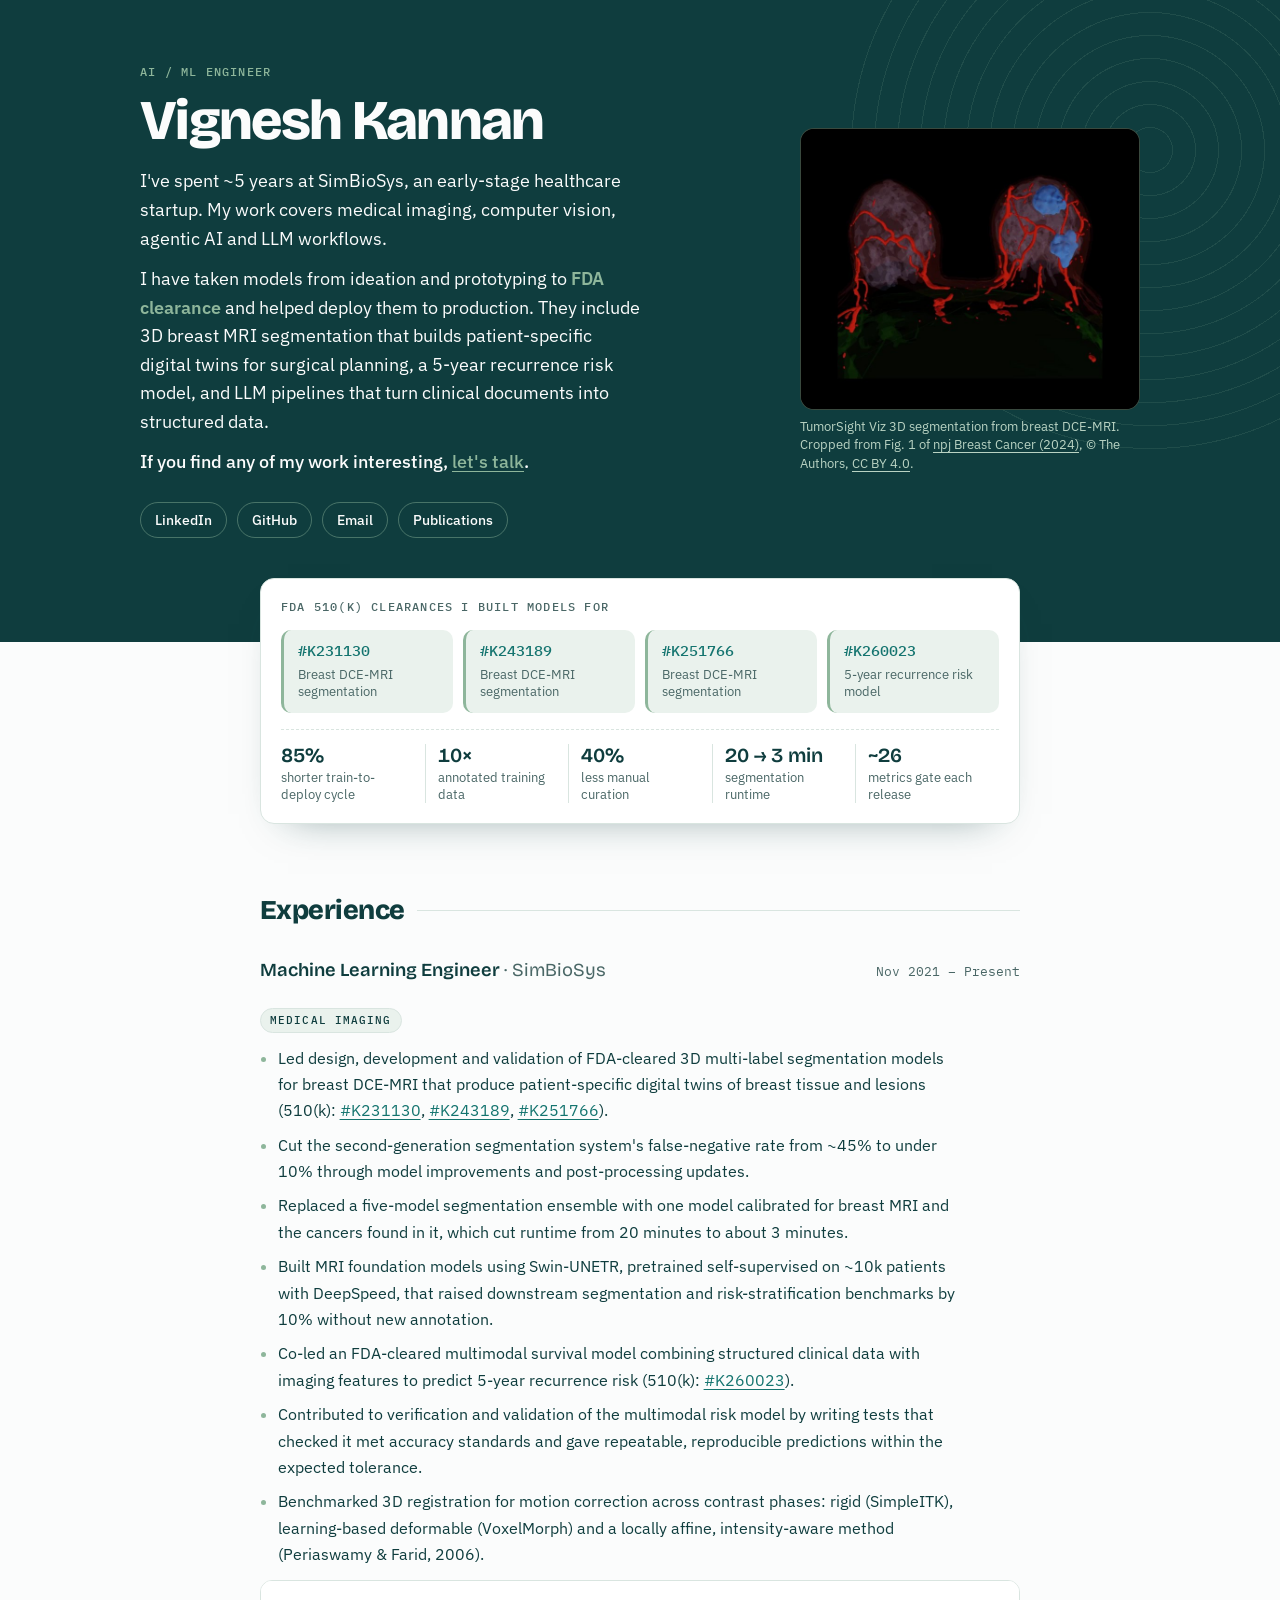
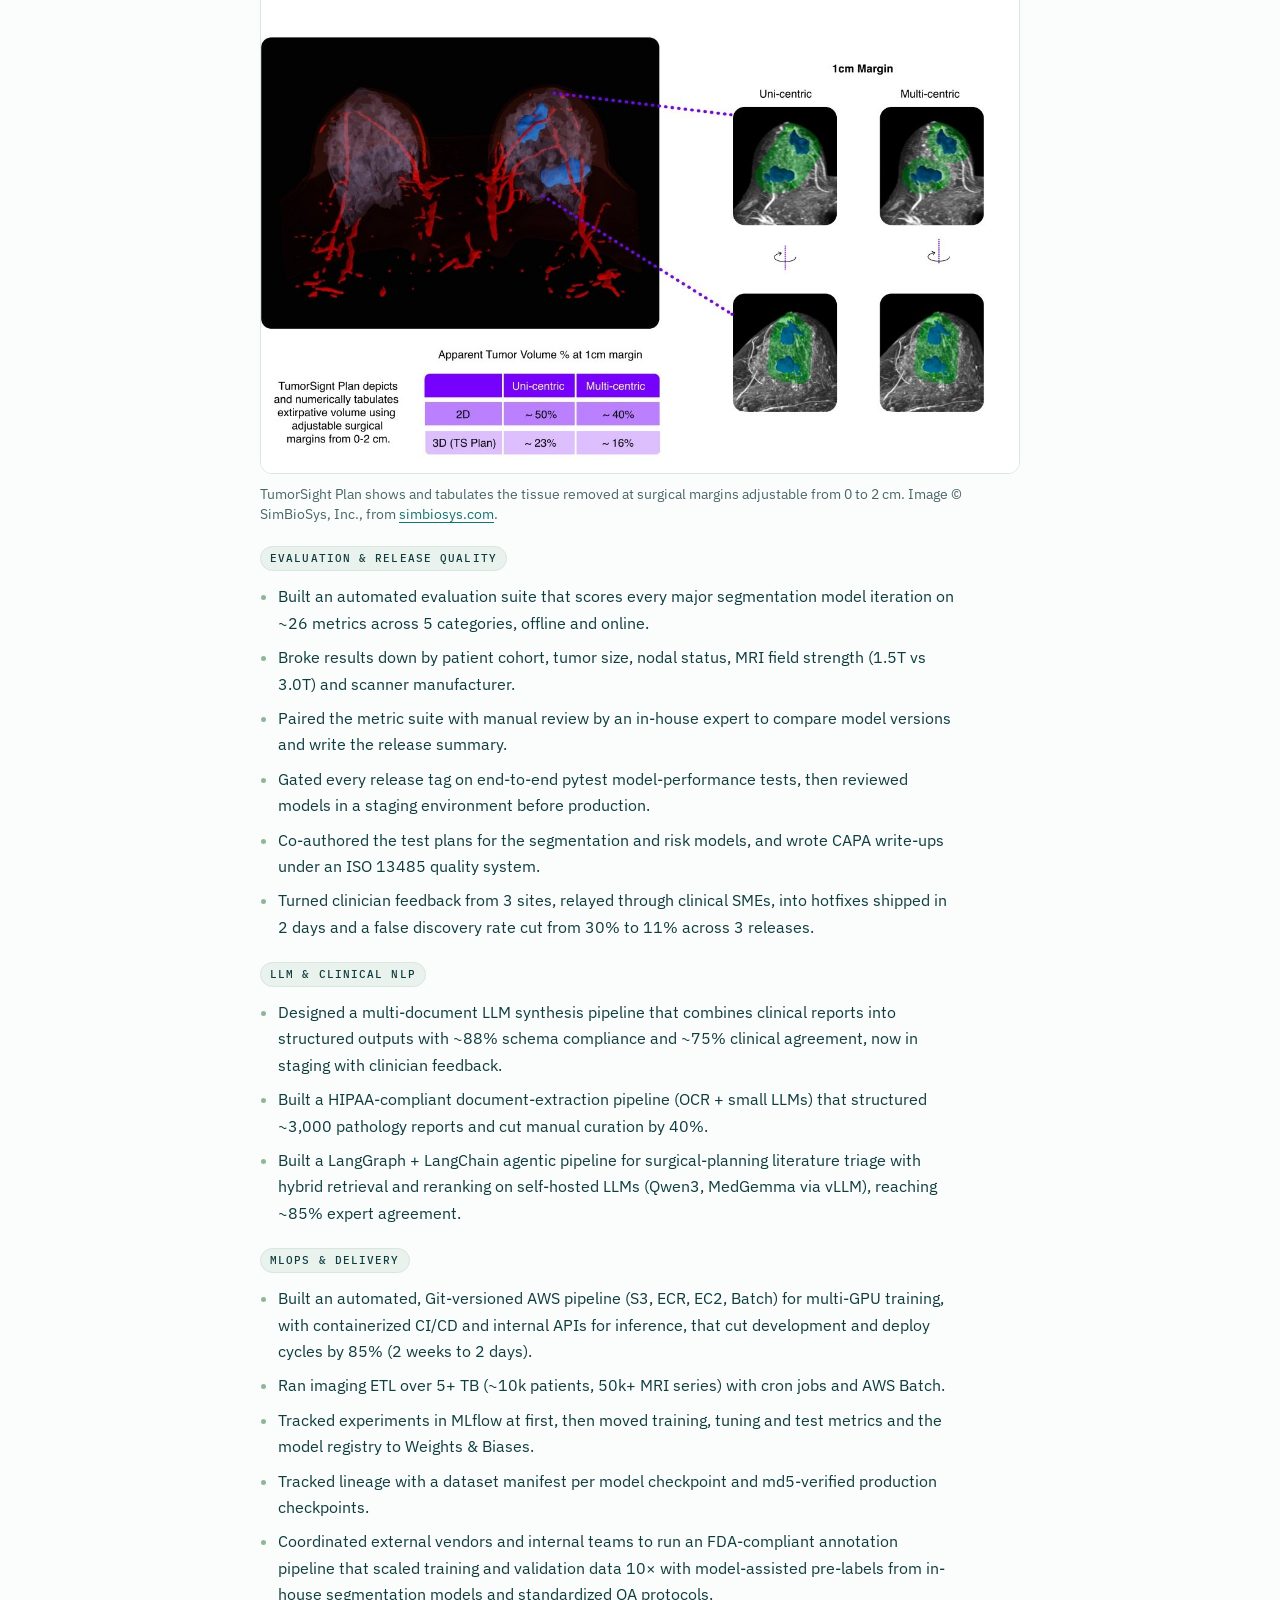
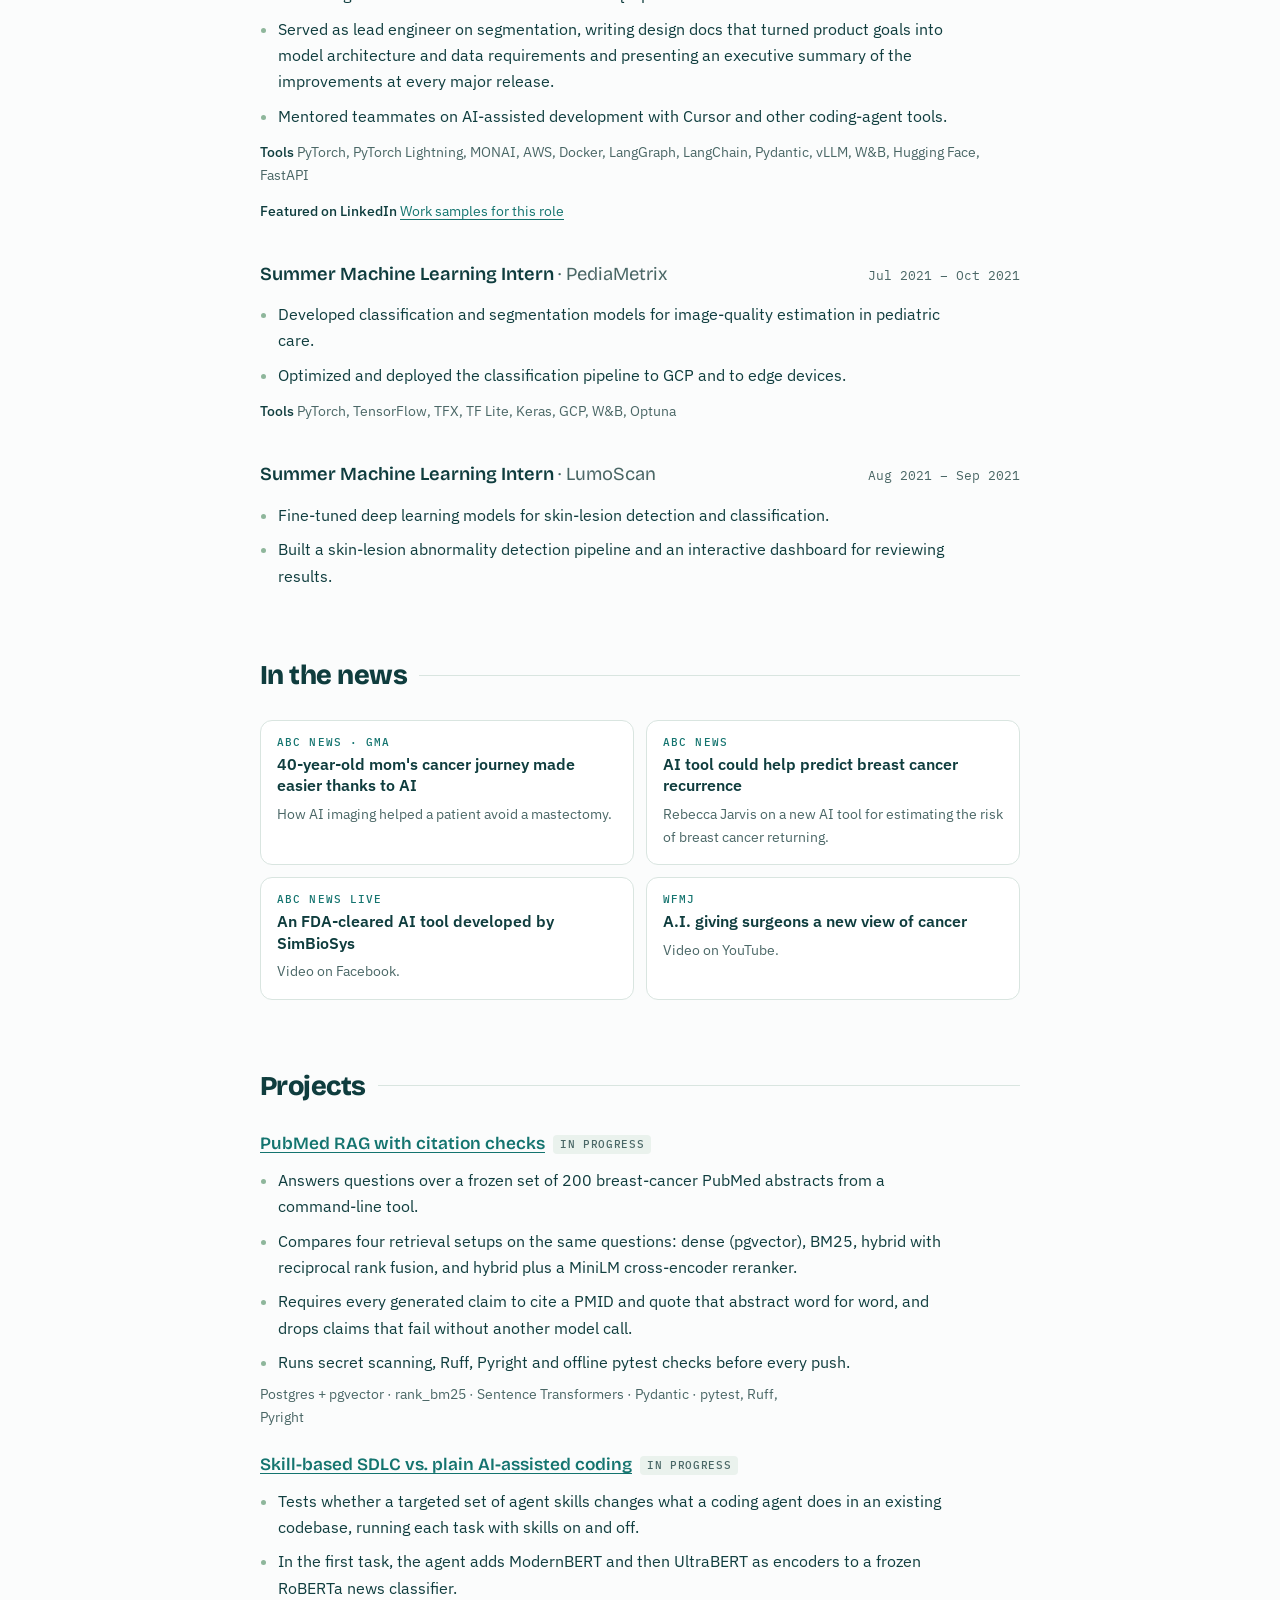
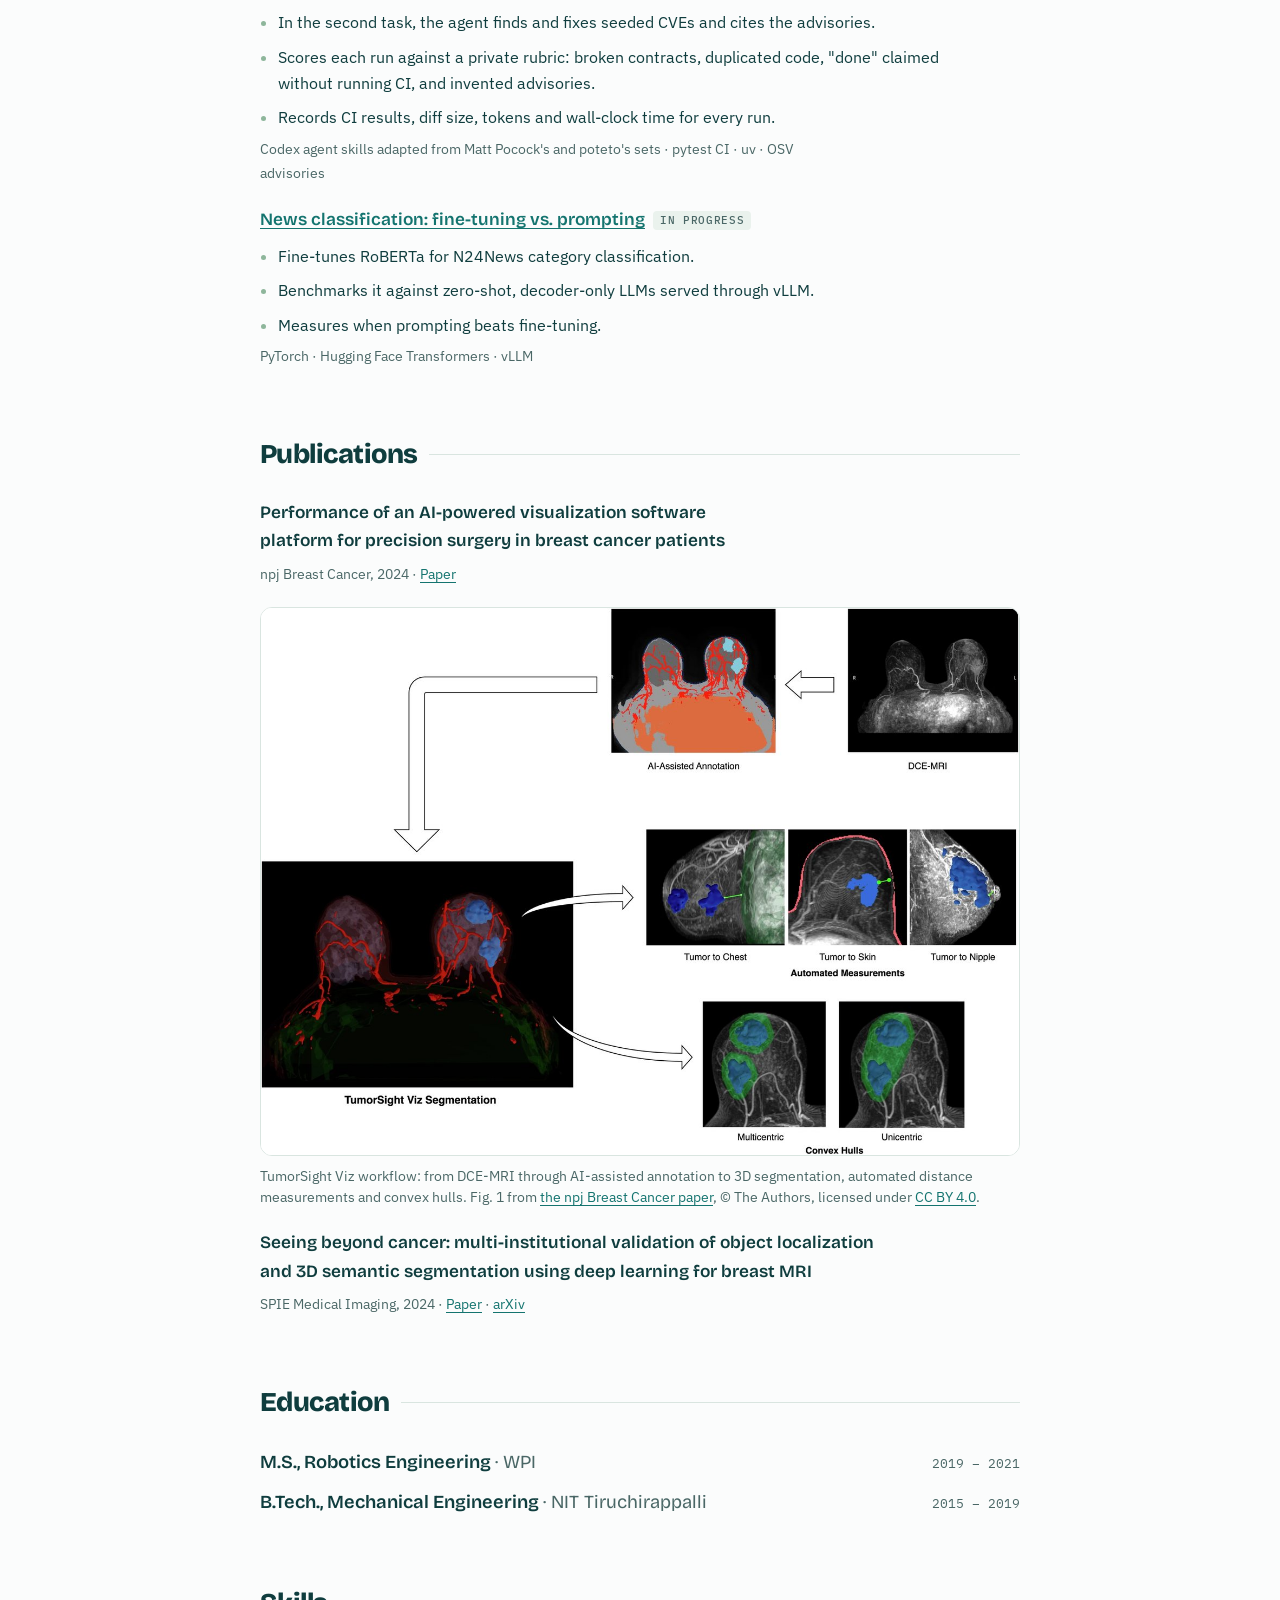
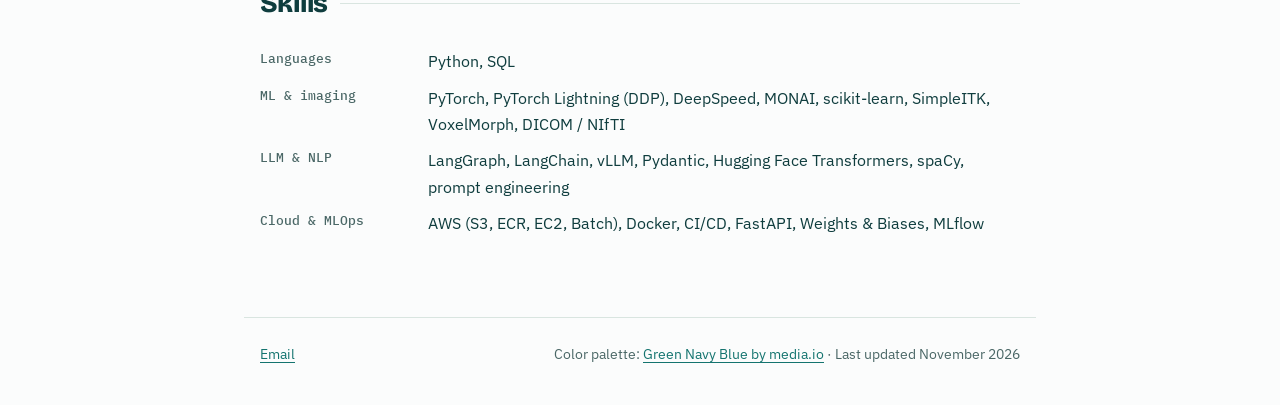
==== index.html @ a32e7e4a "Bullet the project descriptions Co-Authored-By: Claude Opus 5.5 <noreply@anthropic.com> Claude-Sessi" ====
<!doctype html>
<html lang="en">
<head>
<meta charset="utf-8">
<meta name="viewport" content="width=device-width, initial-scale=1, viewport-fit=cover">
<title>Vignesh Kannan · AI/ML Engineer</title>
<meta name="description" content="AI/ML engineer who has taken medical imaging and clinical LLM models from prototype to FDA clearance and production.">
<meta property="og:title" content="Vignesh Kannan · AI/ML Engineer">
<meta property="og:description" content="Medical imaging, computer vision, agentic AI and LLM workflows. Models behind four FDA 510(k) clearances.">
<style>html{-webkit-text-size-adjust:100%}body{margin:0}img{max-width:100%}</style>
<link rel="preconnect" href="https://fonts.googleapis.com">
<link rel="stylesheet" href="https://fonts.googleapis.com/css2?family=Bricolage+Grotesque:opsz,wght@12..96,400;12..96,600;12..96,800&family=IBM+Plex+Sans:wght@400;500;600&family=IBM+Plex+Mono:wght@400;500&display=swap">
<style>
/* Layout: deep-teal hero band with the digital-twin image, clearance tickets overlapping its lower edge,
   then a 760px reading column. Faint concentric rings in the hero echo an MRI slice. */
:root{
  --paper:#FBFCFC; --deep:#0F3D3E; --teal:#14746F; --sage:#8EB69B;
  --ink:#0F3D3E; --muted:#4A6766; --rule:#D9E5E0; --tint:#EAF2ED; --card:#FFFFFF;
  --link:#14746F; --hero-bg:#0F3D3E; --hero-ink:#FBFCFC; --hero-muted:#B9D3C3;
  --display:"Bricolage Grotesque","Helvetica Neue",Arial,sans-serif;
  --body:"IBM Plex Sans",system-ui,-apple-system,"Segoe UI",sans-serif;
  --mono:"IBM Plex Mono",ui-monospace,Menlo,monospace;
}
@media (prefers-color-scheme: dark){:root:not([data-theme="light"]){
  --paper:#0A2627; --ink:#E9F1EC; --muted:#A3BFB1; --rule:#1E4A4A; --tint:#12403F; --card:#0F3D3E;
  --link:#8EB69B; --hero-bg:#0F3D3E; --hero-ink:#FBFCFC; --hero-muted:#A3BFB1; color-scheme:dark}}
:root[data-theme="dark"]{
  --paper:#0A2627; --ink:#E9F1EC; --muted:#A3BFB1; --rule:#1E4A4A; --tint:#12403F; --card:#0F3D3E;
  --link:#8EB69B; --hero-bg:#0F3D3E; --hero-ink:#FBFCFC; --hero-muted:#A3BFB1; color-scheme:dark}

body{background:var(--paper);color:var(--ink);font:16px/1.65 var(--body)}
a{color:var(--link);text-underline-offset:3px;text-decoration-thickness:1px}
a:hover{text-decoration-thickness:2px}
a:focus-visible{outline:2px solid var(--sage);outline-offset:3px;border-radius:3px}
h1,h2,h3{font-family:var(--display);text-wrap:balance;margin:0}
.col{max-width:760px;margin:0 auto;padding-left:max(16px,env(safe-area-inset-left,0px));padding-right:max(16px,env(safe-area-inset-right,0px))}

/* hero */
.hero{background:var(--hero-bg);color:var(--hero-ink);position:relative;overflow:hidden}
.hero::before{content:"";position:absolute;right:-180px;top:-160px;width:620px;height:620px;border-radius:50%;
  background:repeating-radial-gradient(circle, transparent 0 22px, rgba(142,182,155,.13) 22px 23px);pointer-events:none}
.hero-in{max-width:1000px;margin:0 auto;padding-block:64px 104px;padding-left:max(16px,env(safe-area-inset-left,0px));padding-right:max(16px,env(safe-area-inset-right,0px));
  display:grid;grid-template-columns:minmax(0,1fr) minmax(0,340px);gap:48px;align-items:center;position:relative}
.eyebrow{font:500 12px/1.3 var(--mono);letter-spacing:.1em;text-transform:uppercase;color:var(--sage)}
.hero h1{font-size:clamp(2.1rem,5.6vw,3.5rem);white-space:nowrap;font-weight:800;line-height:.98;letter-spacing:-.03em;margin-top:14px}
.focus{list-style:none;padding:0;margin:18px 0 0;display:flex;flex-wrap:wrap;gap:8px}
.focus li{font:500 12px/1 var(--mono);letter-spacing:.06em;text-transform:uppercase;color:var(--hero-bg);background:var(--sage);padding:7px 10px;border-radius:6px;max-width:none}
.hero .lede{font-size:1.15rem;line-height:1.55;max-width:46ch;margin:18px 0 0;color:var(--hero-ink)}
.hero .lede + .lede{margin-top:12px}
.hero .cta{font-weight:500}
.hero .cta a{color:var(--sage)}
.hero .lede strong{color:var(--sage);font-weight:600}
.hero nav{display:flex;flex-wrap:wrap;gap:10px;margin-top:26px}
.hero nav a{color:var(--hero-ink);text-decoration:none;font:500 14px/1 var(--body);padding:10px 14px;border:1px solid rgba(142,182,155,.45);border-radius:999px}
.hero nav a:hover{background:rgba(142,182,155,.16)}
.twin{margin:0 auto;width:100%;max-width:340px;display:flex;flex-direction:column;gap:8px}
.frame{max-width:100%;overflow:hidden;position:relative}
.twin .frame{aspect-ratio:726/600;border-radius:14px;background:#000000;border:1px solid rgba(142,182,155,.4)}
.twin img{width:100%;height:100%;object-fit:cover;display:block}
.twin figcaption{font-size:.8rem;line-height:1.45;color:var(--hero-muted)}
.twin figcaption a{color:var(--hero-muted)}
@media (max-width:720px){.hero-in{grid-template-columns:1fr;padding-block:48px 96px}}

/* clearance tickets */
.tickets{margin-top:-64px;position:relative}
.tickets-card{background:var(--card);border:1px solid var(--rule);border-radius:14px;padding:20px;display:flex;flex-direction:column;gap:16px;box-shadow:0 18px 40px -28px rgba(15,61,62,.55)}
.label{font:500 12px/1.3 var(--mono);letter-spacing:.1em;text-transform:uppercase;color:var(--muted)}
.k-list{display:grid;grid-template-columns:repeat(4,minmax(0,1fr));gap:10px}
.k{display:flex;flex-direction:column;gap:6px;padding:12px 14px;border-radius:10px;background:var(--tint);text-decoration:none;color:var(--ink);border-left:3px solid var(--sage)}
.k b{font:500 15px/1.2 var(--mono);color:var(--link)}
.k small{font-size:.8rem;color:var(--muted);line-height:1.35}
.k:hover b{text-decoration:underline}
.readout{display:grid;grid-template-columns:repeat(5,minmax(0,1fr));border-top:1px dashed var(--rule);padding-top:14px}
.readout div{padding:0 12px;border-left:1px solid var(--rule);display:flex;flex-direction:column;gap:2px}
.readout div:first-child{border-left:0;padding-left:0}
.readout b{font:600 1.25rem/1.15 var(--display);color:var(--ink);font-variant-numeric:tabular-nums}
.readout span{font-size:.8rem;color:var(--muted);line-height:1.35}
@media (max-width:640px){.k-list{grid-template-columns:repeat(2,minmax(0,1fr))}
  .readout{grid-template-columns:repeat(2,minmax(0,1fr));row-gap:14px}.readout div{border-left:0;padding-left:0}}

/* sections */
main{display:flex;flex-direction:column;gap:64px;padding-block:64px 80px}
section{display:flex;flex-direction:column;gap:22px}
section>h2{font-size:1.7rem;font-weight:800;letter-spacing:-.02em;display:flex;align-items:center;gap:12px}
section>h2::after{content:"";flex:1;height:1px;background:var(--rule)}
.role{display:flex;flex-direction:column;gap:12px}
.role-head{display:flex;flex-wrap:wrap;justify-content:space-between;align-items:baseline;gap:4px 16px}
.role-head h3{font-size:1.15rem;font-weight:600}
.role-head h3 span{color:var(--muted);font-weight:400}
.when{font:400 13px/1.4 var(--mono);color:var(--muted);font-variant-numeric:tabular-nums}
.group{align-self:flex-start;font:500 11px/1 var(--mono);letter-spacing:.1em;text-transform:uppercase;color:var(--ink);background:var(--tint);border:1px solid var(--rule);padding:6px 9px;border-radius:999px;margin-top:10px}
ul{margin:0;padding-left:1.1em;display:flex;flex-direction:column;gap:8px}
li{max-width:68ch}
li::marker{color:var(--sage)}
.tools{font-size:.88rem;color:var(--muted);margin:0}
.tools b{font-weight:500;color:var(--ink)}
.roles{display:flex;flex-direction:column;gap:36px}

.item{display:flex;flex-direction:column;gap:6px}
.item h3{font-size:1.08rem;font-weight:600;display:flex;flex-wrap:wrap;align-items:center;gap:8px}
.tag{font:500 11px/1 var(--mono);letter-spacing:.06em;text-transform:uppercase;padding:4px 7px;border-radius:4px;background:var(--tint);color:var(--muted)}
.item p{margin:0;max-width:68ch}
.item ul{margin-top:2px}
.meta{font-size:.9rem;color:var(--muted)}

.fig{margin:0;display:flex;flex-direction:column;gap:10px}
.fig .frame{aspect-ratio:1400/1010;border-radius:12px;border:1px solid var(--rule);background:var(--tint)}
.fig img{width:100%;height:100%;object-fit:contain;display:block;background:#FFFFFF}
.fig .frame.plan{aspect-ratio:1240/805}
.fig figcaption{font-size:.85rem;color:var(--muted);line-height:1.5}

.news{display:grid;grid-template-columns:repeat(2,minmax(0,1fr));gap:12px}
.news a{display:flex;flex-direction:column;gap:6px;padding:16px;border-radius:12px;border:1px solid var(--rule);background:var(--card);text-decoration:none;color:var(--ink)}
.news a:hover{border-color:var(--sage)}
.news .src{font:500 11px/1 var(--mono);letter-spacing:.1em;text-transform:uppercase;color:var(--link)}
.news b{font-weight:600;line-height:1.35}
.news small{color:var(--muted);font-size:.85rem}
@media (max-width:560px){.news{grid-template-columns:1fr}}

.edu{display:flex;flex-direction:column;gap:10px}
.skills{display:grid;grid-template-columns:150px minmax(0,1fr);gap:10px 18px;margin:0}
.skills dt{font:500 13px/1.65 var(--mono);color:var(--muted)}
.skills dd{margin:0}
@media (max-width:520px){.skills{grid-template-columns:1fr;gap:2px}.skills dd{margin-bottom:10px}}

footer{border-top:1px solid var(--rule);padding-block:24px 40px;font-size:.9rem;color:var(--muted);display:flex;flex-wrap:wrap;justify-content:space-between;gap:8px}
@media (prefers-reduced-motion:no-preference){.k,.news a,.hero nav a{transition:background .2s,border-color .2s}}
</style>
</head>
<body>

<header class="hero">
  <div class="hero-in">
    <div>
      <div class="eyebrow">AI / ML Engineer</div>
      <h1>Vignesh Kannan</h1>
      <p class="lede">I've spent ~5 years at SimBioSys, an early-stage healthcare startup. My work covers medical imaging, computer vision, agentic AI and LLM workflows.</p>
      <p class="lede">I have taken models from ideation and prototyping to <strong>FDA clearance</strong> and helped deploy them to production. They include 3D breast MRI segmentation that builds patient-specific digital twins for surgical planning, a 5-year recurrence risk model, and LLM pipelines that turn clinical documents into structured data.</p>
      <p class="lede cta">If you find any of my work interesting, <a href="mailto:gvkannan.work@gmail.com">let's talk</a>.</p>
      <nav>
        <a href="https://www.linkedin.com/in/vignesh-kannang/">LinkedIn</a>
        <a href="https://github.com/gvkannan-explore">GitHub</a>
        <a href="mailto:gvkannan.work@gmail.com">Email</a>
        <a href="#publications">Publications</a>
      </nav>
    </div>
    <figure class="twin">
      <div class="frame">
        <img src="assets/img/tumorsight-viz-3d.jpg" alt="3D rendering of both breasts from a DCE-MRI scan, with two tumors in blue, blood vessels in red and breast tissue in lavender">
      </div>
      <figcaption>TumorSight Viz 3D segmentation from breast DCE-MRI. Cropped from Fig. 1 of <a href="https://doi.org/10.1038/s41523-024-00696-6">npj Breast Cancer (2024)</a>, © The Authors, <a href="https://creativecommons.org/licenses/by/4.0/">CC BY 4.0</a>.</figcaption>
    </figure>
  </div>
</header>

<div class="col tickets">
  <div class="tickets-card">
    <div class="label">FDA 510(k) clearances I built models for</div>
    <div class="k-list">
      <a class="k" href="https://www.accessdata.fda.gov/scripts/cdrh/cfdocs/cfpmn/pmn.cfm?ID=K231130"><b>#K231130</b><small>Breast DCE-MRI segmentation</small></a>
      <a class="k" href="https://www.accessdata.fda.gov/scripts/cdrh/cfdocs/cfpmn/pmn.cfm?ID=K243189"><b>#K243189</b><small>Breast DCE-MRI segmentation</small></a>
      <a class="k" href="https://www.accessdata.fda.gov/scripts/cdrh/cfdocs/cfpmn/pmn.cfm?ID=K251766"><b>#K251766</b><small>Breast DCE-MRI segmentation</small></a>
      <a class="k" href="https://www.accessdata.fda.gov/scripts/cdrh/cfdocs/cfpmn/pmn.cfm?ID=K260023"><b>#K260023</b><small>5-year recurrence risk model</small></a>
    </div>
    <div class="readout">
      <div><b>85%</b><span>shorter train-to-deploy cycle</span></div>
      <div><b>10×</b><span>annotated training data</span></div>
      <div><b>40%</b><span>less manual curation</span></div>
      <div><b>20 → 3 min</b><span>segmentation runtime</span></div>
      <div><b>~26</b><span>metrics gate each release</span></div>
    </div>
  </div>
</div>

<main class="col">

<section id="experience">
  <h2>Experience</h2>
  <div class="roles">
    <div class="role">
      <div class="role-head"><h3>Machine Learning Engineer <span>· SimBioSys</span></h3><span class="when">Nov 2021 – Present</span></div>

      <div class="group">Medical imaging</div>
      <ul>
        <li>Led design, development and validation of FDA-cleared 3D multi-label segmentation models for breast DCE-MRI that produce patient-specific digital twins of breast tissue and lesions (510(k): <a href="https://www.accessdata.fda.gov/scripts/cdrh/cfdocs/cfpmn/pmn.cfm?ID=K231130">#K231130</a>, <a href="https://www.accessdata.fda.gov/scripts/cdrh/cfdocs/cfpmn/pmn.cfm?ID=K243189">#K243189</a>, <a href="https://www.accessdata.fda.gov/scripts/cdrh/cfdocs/cfpmn/pmn.cfm?ID=K251766">#K251766</a>).</li>
        <li>Cut the second-generation segmentation system's false-negative rate from ~45% to under 10% through model improvements and post-processing updates.</li>
        <li>Replaced a five-model segmentation ensemble with one model calibrated for breast MRI and the cancers found in it, which cut runtime from 20 minutes to about 3 minutes.</li>
        <li>Built MRI foundation models using Swin-UNETR, pretrained self-supervised on ~10k patients with DeepSpeed, that raised downstream segmentation and risk-stratification benchmarks by 10% without new annotation.</li>
        <li>Co-led an FDA-cleared multimodal survival model combining structured clinical data with imaging features to predict 5-year recurrence risk (510(k): <a href="https://www.accessdata.fda.gov/scripts/cdrh/cfdocs/cfpmn/pmn.cfm?ID=K260023">#K260023</a>).</li>
        <li>Contributed to verification and validation of the multimodal risk model by writing tests that checked it met accuracy standards and gave repeatable, reproducible predictions within the expected tolerance.</li>
        <li>Benchmarked 3D registration for motion correction across contrast phases: rigid (SimpleITK), learning-based deformable (VoxelMorph) and a locally affine, intensity-aware method (Periaswamy &amp; Farid, 2006).</li>
      </ul>
      <figure class="fig">
        <div class="frame plan"><img src="assets/img/tumorsight-plan-margins.jpg" alt="TumorSight Plan: 3D breast rendering with two tumors, MRI views of 1 cm surgical margins for unicentric and multicentric cases, and a table of apparent tumor volume at a 1 cm margin in 2D versus 3D"></div>
        <figcaption>TumorSight Plan shows and tabulates the tissue removed at surgical margins adjustable from 0 to 2 cm. Image © SimBioSys, Inc., from <a href="https://simbiosys.com">simbiosys.com</a>.</figcaption>
      </figure>

      <div class="group">Evaluation &amp; release quality</div>
      <ul>
        <li>Built an automated evaluation suite that scores every major segmentation model iteration on ~26 metrics across 5 categories, offline and online.</li>
        <li>Broke results down by patient cohort, tumor size, nodal status, MRI field strength (1.5T vs 3.0T) and scanner manufacturer.</li>
        <li>Paired the metric suite with manual review by an in-house expert to compare model versions and write the release summary.</li>
        <li>Gated every release tag on end-to-end pytest model-performance tests, then reviewed models in a staging environment before production.</li>
        <li>Co-authored the test plans for the segmentation and risk models, and wrote CAPA write-ups under an ISO 13485 quality system.</li>
        <li>Turned clinician feedback from 3 sites, relayed through clinical SMEs, into hotfixes shipped in 2 days and a false discovery rate cut from 30% to 11% across 3 releases.</li>
      </ul>

      <div class="group">LLM &amp; clinical NLP</div>
      <ul>
        <li>Designed a multi-document LLM synthesis pipeline that combines clinical reports into structured outputs with ~88% schema compliance and ~75% clinical agreement, now in staging with clinician feedback.</li>
        <li>Built a HIPAA-compliant document-extraction pipeline (OCR + small LLMs) that structured ~3,000 pathology reports and cut manual curation by 40%.</li>
        <li>Built a LangGraph + LangChain agentic pipeline for surgical-planning literature triage with hybrid retrieval and reranking on self-hosted LLMs (Qwen3, MedGemma via vLLM), reaching ~85% expert agreement.</li>
      </ul>

      <div class="group">MLOps &amp; delivery</div>
      <ul>
        <li>Built an automated, Git-versioned AWS pipeline (S3, ECR, EC2, Batch) for multi-GPU training, with containerized CI/CD and internal APIs for inference, that cut development and deploy cycles by 85% (2 weeks to 2 days).</li>
        <li>Ran imaging ETL over 5+ TB (~10k patients, 50k+ MRI series) with cron jobs and AWS Batch.</li>
        <li>Tracked experiments in MLflow at first, then moved training, tuning and test metrics and the model registry to Weights &amp; Biases.</li>
        <li>Tracked lineage with a dataset manifest per model checkpoint and md5-verified production checkpoints.</li>
        <li>Coordinated external vendors and internal teams to run an FDA-compliant annotation pipeline that scaled training and validation data 10× with model-assisted pre-labels from in-house segmentation models and standardized QA protocols.</li>
        <li>Served as lead engineer on segmentation, writing design docs that turned product goals into model architecture and data requirements and presenting an executive summary of the improvements at every major release.</li>
        <li>Mentored teammates on AI-assisted development with Cursor and other coding-agent tools.</li>
      </ul>
      <p class="tools"><b>Tools</b> PyTorch, PyTorch Lightning, MONAI, AWS, Docker, LangGraph, LangChain, Pydantic, vLLM, W&amp;B, Hugging Face, FastAPI</p>
      <p class="tools"><b>Featured on LinkedIn</b> <a href="https://www.linkedin.com/in/vignesh-kannang/overlay/Position/1883747230/treasury/?profileId=ACoAAB0HULoBV7qjsorENz1v4ssLEOjbSt0RyPM">Work samples for this role</a></p>
    </div>

    <div class="role">
      <div class="role-head"><h3>Summer Machine Learning Intern <span>· PediaMetrix</span></h3><span class="when">Jul 2021 – Oct 2021</span></div>
      <ul>
        <li>Developed classification and segmentation models for image-quality estimation in pediatric care.</li>
        <li>Optimized and deployed the classification pipeline to GCP and to edge devices.</li>
      </ul>
      <p class="tools"><b>Tools</b> PyTorch, TensorFlow, TFX, TF Lite, Keras, GCP, W&amp;B, Optuna</p>
    </div>

    <div class="role">
      <div class="role-head"><h3>Summer Machine Learning Intern <span>· LumoScan</span></h3><span class="when">Aug 2021 – Sep 2021</span></div>
      <ul>
        <li>Fine-tuned deep learning models for skin-lesion detection and classification.</li>
        <li>Built a skin-lesion abnormality detection pipeline and an interactive dashboard for reviewing results.</li>
      </ul>
    </div>
  </div>
</section>

<section id="news">
  <h2>In the news</h2>
  <div class="news">
    <a href="https://abcnews.com/GMA/Wellness/40-year-moms-cancer-journey-made-easier-ai/story?id=126682821"><span class="src">ABC News · GMA</span><b>40-year-old mom's cancer journey made easier thanks to AI</b><small>How AI imaging helped a patient avoid a mastectomy.</small></a>
    <a href="https://abcnews.com/video/137283451/"><span class="src">ABC News</span><b>AI tool could help predict breast cancer recurrence</b><small>Rebecca Jarvis on a new AI tool for estimating the risk of breast cancer returning.</small></a>
    <a href="https://www.facebook.com/ABCNewsLive/videos/an-fda-cleared-artificial-intelligence-tool-developed-by-simbiosys-helped-40-yea/819977064324505/"><span class="src">ABC News Live</span><b>An FDA-cleared AI tool developed by SimBioSys</b><small>Video on Facebook.</small></a>
    <a href="https://www.youtube.com/watch?v=ZENsz0pHIkQ"><span class="src">WFMJ</span><b>A.I. giving surgeons a new view of cancer</b><small>Video on YouTube.</small></a>
  </div>
</section>

<section id="projects">
  <h2>Projects</h2>
  <div class="item">
    <h3><a href="https://github.com/gvkannan-explore/rag-project">PubMed RAG with citation checks</a><span class="tag">In progress</span></h3>
    <ul>
      <li>Answers questions over a frozen set of 200 breast-cancer PubMed abstracts from a command-line tool.</li>
      <li>Compares four retrieval setups on the same questions: dense (pgvector), BM25, hybrid with reciprocal rank fusion, and hybrid plus a MiniLM cross-encoder reranker.</li>
      <li>Requires every generated claim to cite a PMID and quote that abstract word for word, and drops claims that fail without another model call.</li>
      <li>Runs secret scanning, Ruff, Pyright and offline pytest checks before every push.</li>
    </ul>
    <p class="meta">Postgres + pgvector · rank_bm25 · Sentence Transformers · Pydantic · pytest, Ruff, Pyright</p>
  </div>
  <div class="item">
    <h3><a href="https://github.com/gvkannan-explore/MultiLabel_N24/blob/t3/execute-a0-brownfield/plans/Skill-Based%20SDLC%20Brownfield%20Pilot.md">Skill-based SDLC vs. plain AI-assisted coding</a><span class="tag">In progress</span></h3>
    <ul>
      <li>Tests whether a targeted set of agent skills changes what a coding agent does in an existing codebase, running each task with skills on and off.</li>
      <li>In the first task, the agent adds ModernBERT and then UltraBERT as encoders to a frozen RoBERTa news classifier.</li>
      <li>In the second task, the agent finds and fixes seeded CVEs and cites the advisories.</li>
      <li>Scores each run against a private rubric: broken contracts, duplicated code, "done" claimed without running CI, and invented advisories.</li>
      <li>Records CI results, diff size, tokens and wall-clock time for every run.</li>
    </ul>
    <p class="meta">Codex agent skills adapted from Matt Pocock's and poteto's sets · pytest CI · uv · OSV advisories</p>
  </div>
  <div class="item">
    <h3><a href="https://github.com/gvkannan-explore/MultiLabel_N24">News classification: fine-tuning vs. prompting</a><span class="tag">In progress</span></h3>
    <ul>
      <li>Fine-tunes RoBERTa for N24News category classification.</li>
      <li>Benchmarks it against zero-shot, decoder-only LLMs served through vLLM.</li>
      <li>Measures when prompting beats fine-tuning.</li>
    </ul>
    <p class="meta">PyTorch · Hugging Face Transformers · vLLM</p>
  </div>
</section>

<section id="publications">
  <h2>Publications</h2>
  <div class="item">
    <h3>Performance of an AI-powered visualization software platform for precision surgery in breast cancer patients</h3>
    <p class="meta">npj Breast Cancer, 2024 · <a href="https://doi.org/10.1038/s41523-024-00696-6">Paper</a></p>
  </div>
  <figure class="fig">
    <div class="frame">
      <img src="assets/img/npj-breast-cancer-2024-fig1.jpg" alt="TumorSight Viz workflow: DCE-MRI, AI-assisted annotation, 3D segmentation, automated tumor-to-chest, skin and nipple measurements, and convex hulls for multicentric and unicentric disease">
    </div>
    <figcaption>TumorSight Viz workflow: from DCE-MRI through AI-assisted annotation to 3D segmentation, automated distance measurements and convex hulls. Fig. 1 from <a href="https://www.nature.com/articles/s41523-024-00696-6/figures/1">the npj Breast Cancer paper</a>, © The Authors, licensed under <a href="https://creativecommons.org/licenses/by/4.0/">CC BY 4.0</a>.</figcaption>
  </figure>
  <div class="item">
    <h3>Seeing beyond cancer: multi-institutional validation of object localization and 3D semantic segmentation using deep learning for breast MRI</h3>
    <p class="meta">SPIE Medical Imaging, 2024 · <a href="https://journals.spiedigitallibrary.org/conference-proceedings-of-spie/12927/129270H/Seeing-beyond-cancer--multi-institutional-validation-of-object-localization/10.1117/12.3009341.short">Paper</a> · <a href="https://arxiv.org/abs/2311.16213">arXiv</a></p>
  </div>
</section>

<section id="education">
  <h2>Education</h2>
  <div class="edu">
    <div class="role-head"><h3>M.S., Robotics Engineering <span>· WPI</span></h3><span class="when">2019 – 2021</span></div>
    <div class="role-head"><h3>B.Tech., Mechanical Engineering <span>· NIT Tiruchirappalli</span></h3><span class="when">2015 – 2019</span></div>
  </div>
</section>

<section id="skills">
  <h2>Skills</h2>
  <dl class="skills">
    <dt>Languages</dt><dd>Python, SQL</dd>
    <dt>ML &amp; imaging</dt><dd>PyTorch, PyTorch Lightning (DDP), DeepSpeed, MONAI, scikit-learn, SimpleITK, VoxelMorph, DICOM / NIfTI</dd>
    <dt>LLM &amp; NLP</dt><dd>LangGraph, LangChain, vLLM, Pydantic, Hugging Face Transformers, spaCy, prompt engineering</dd>
    <dt>Cloud &amp; MLOps</dt><dd>AWS (S3, ECR, EC2, Batch), Docker, CI/CD, FastAPI, Weights &amp; Biases, MLflow</dd>
  </dl>
</section>

</main>

<footer class="col">
  <a href="mailto:gvkannan.work@gmail.com">Email</a>
  <span>Color palette: <a href="https://www.media.io/color-palette/green-navy-blue-color-palette.html">Green Navy Blue by media.io</a> · Last updated November 2026</span>
</footer>

</body>
</html>
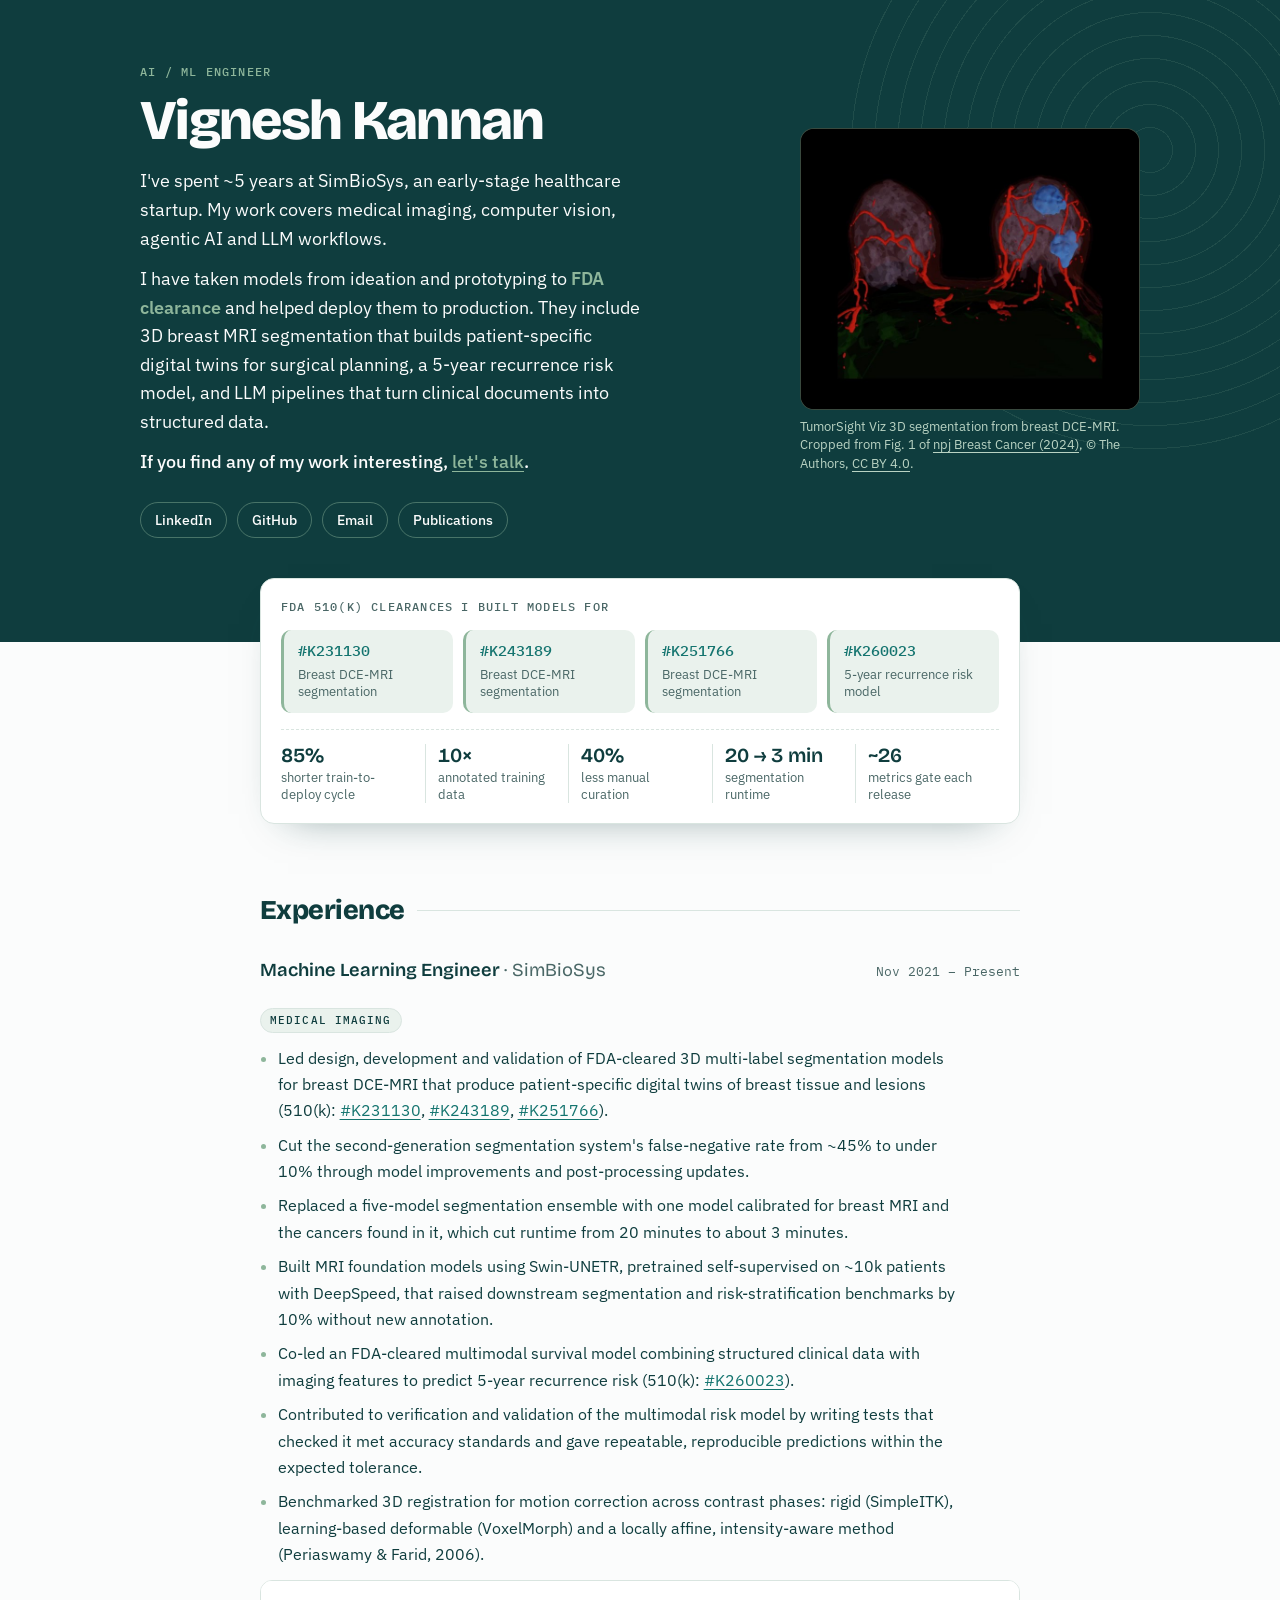
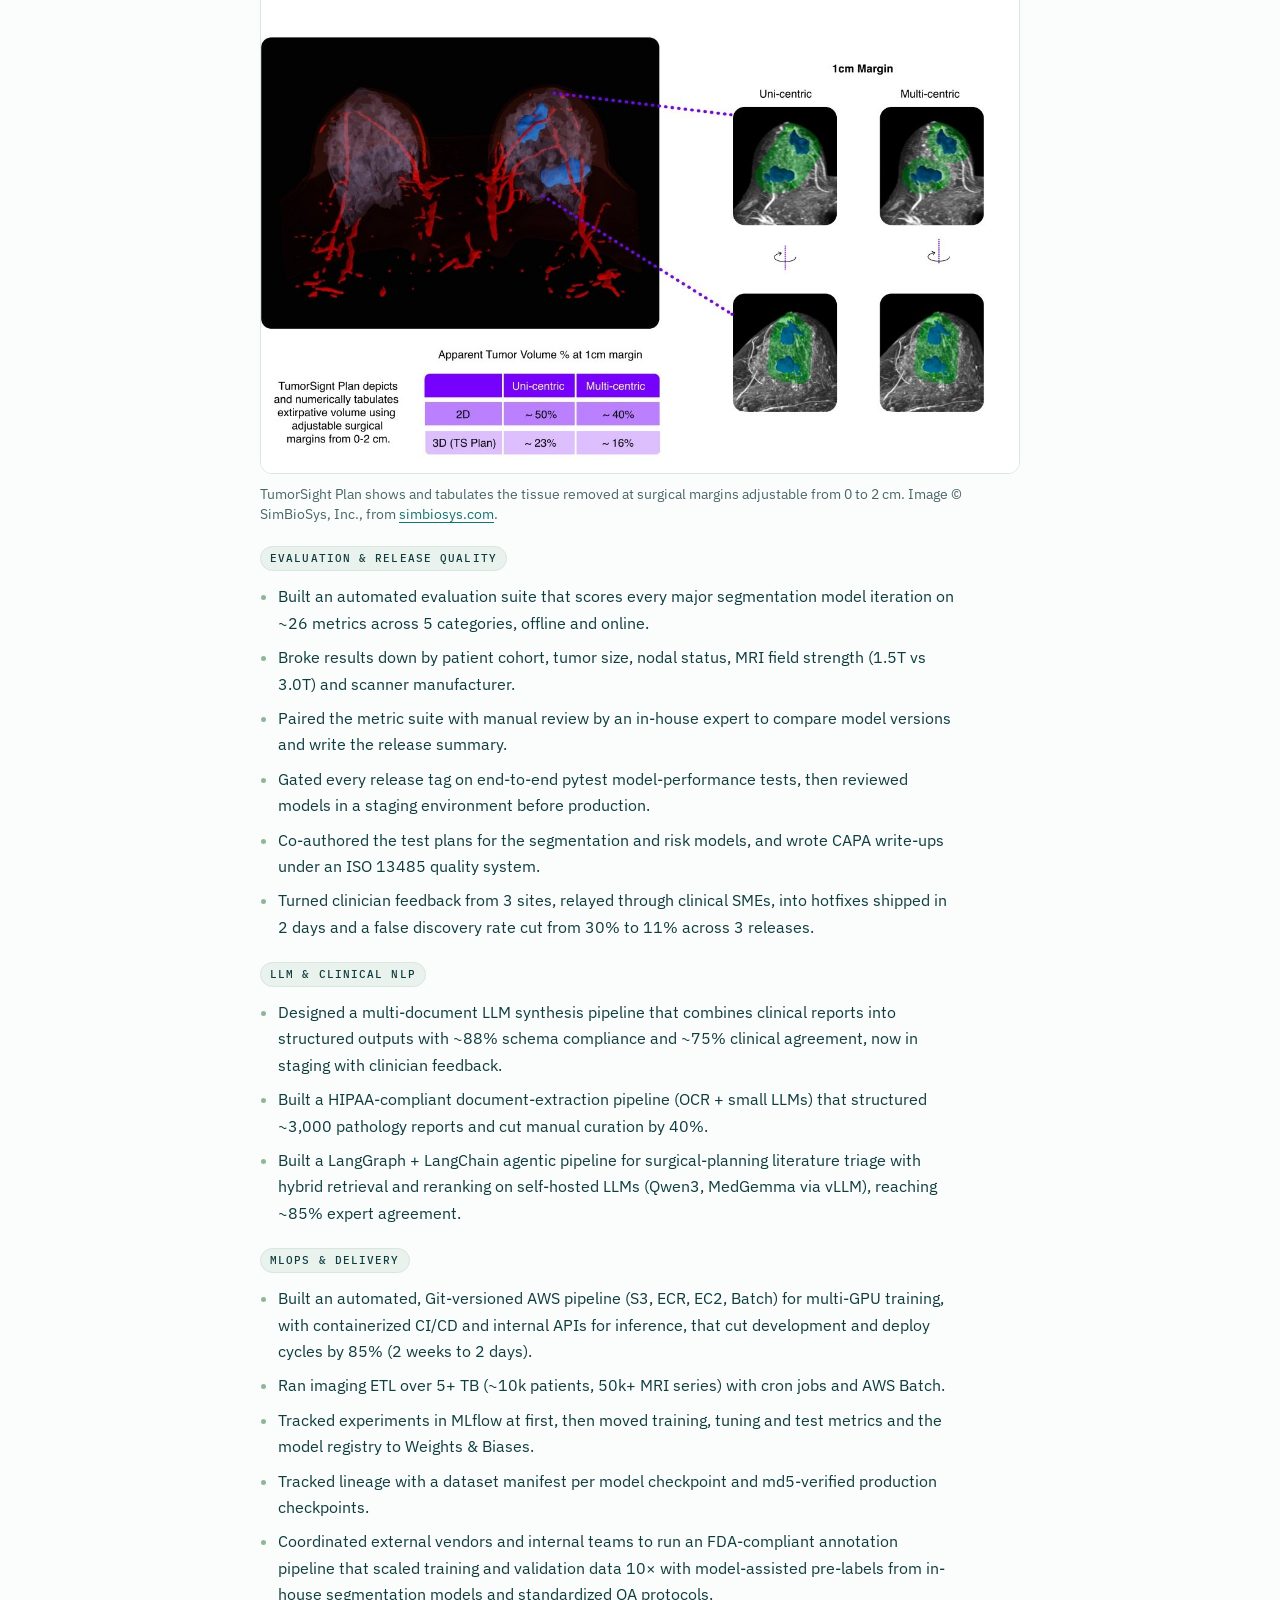
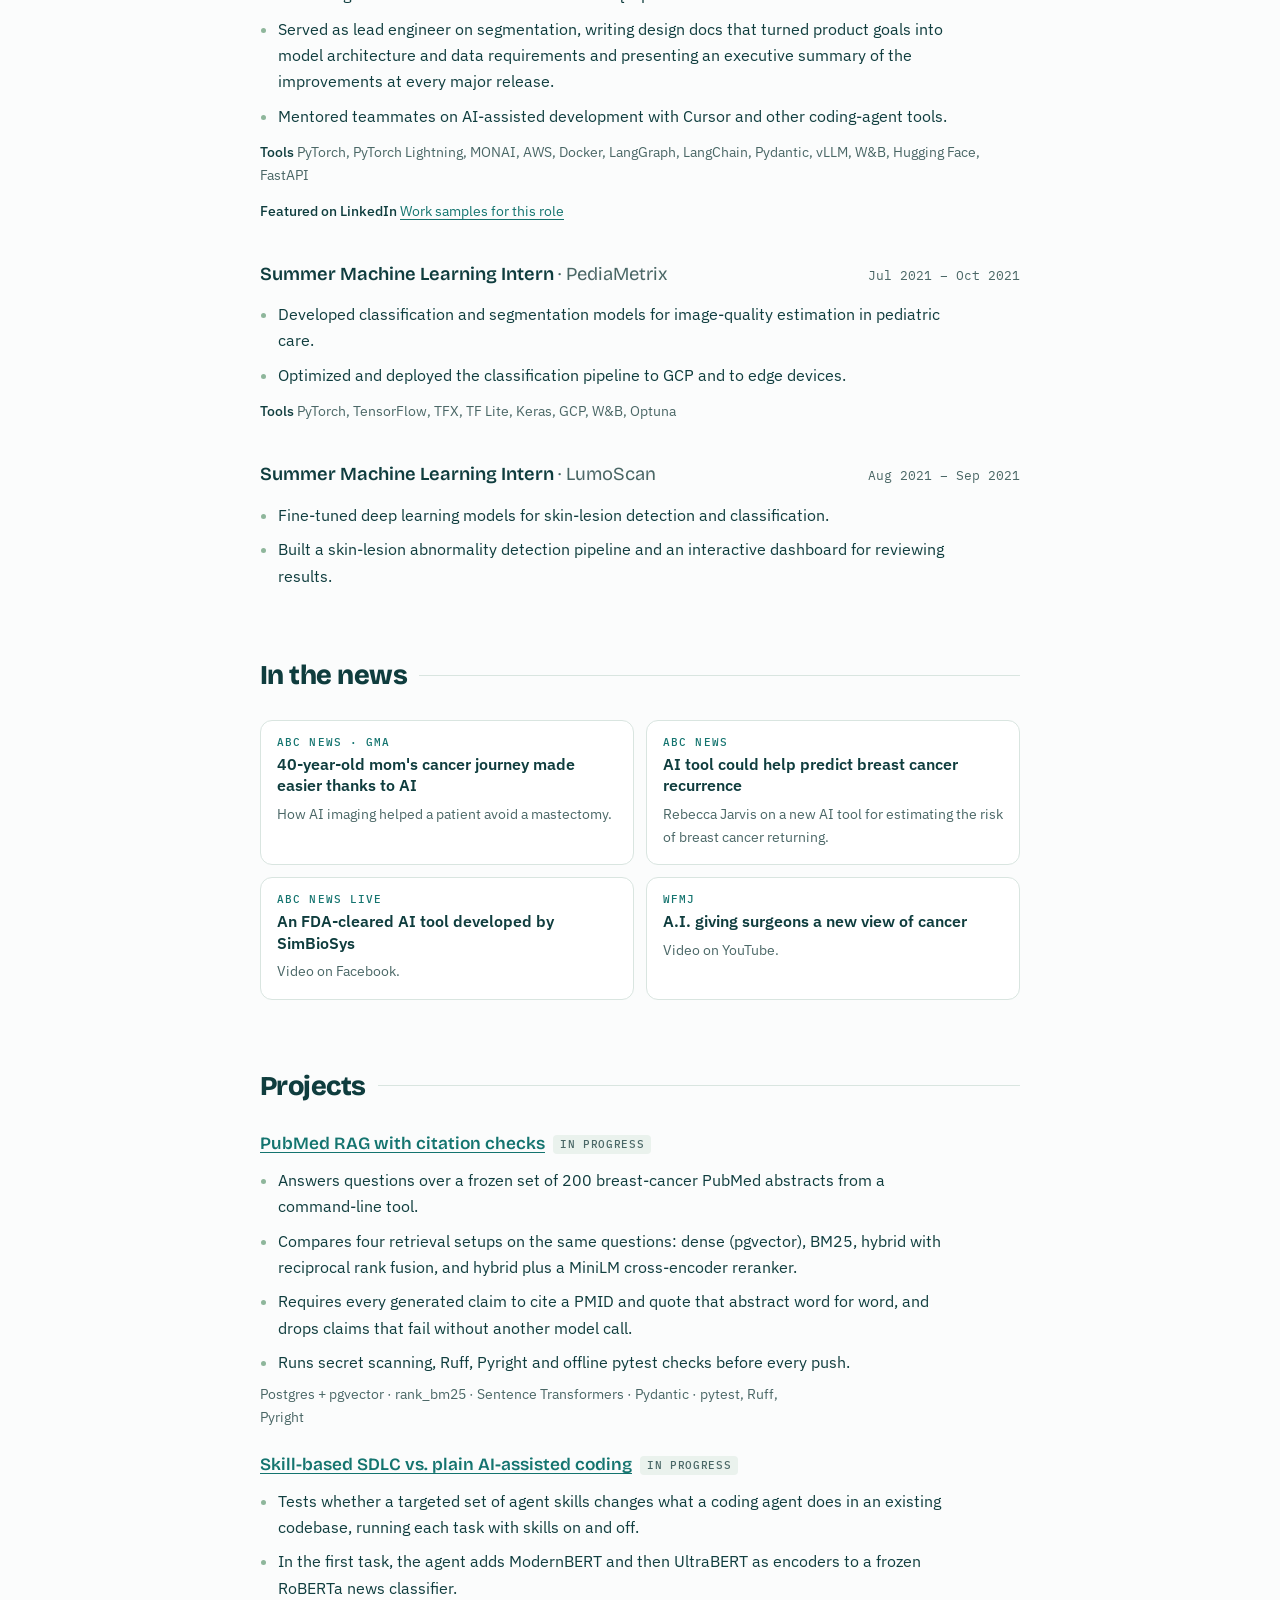
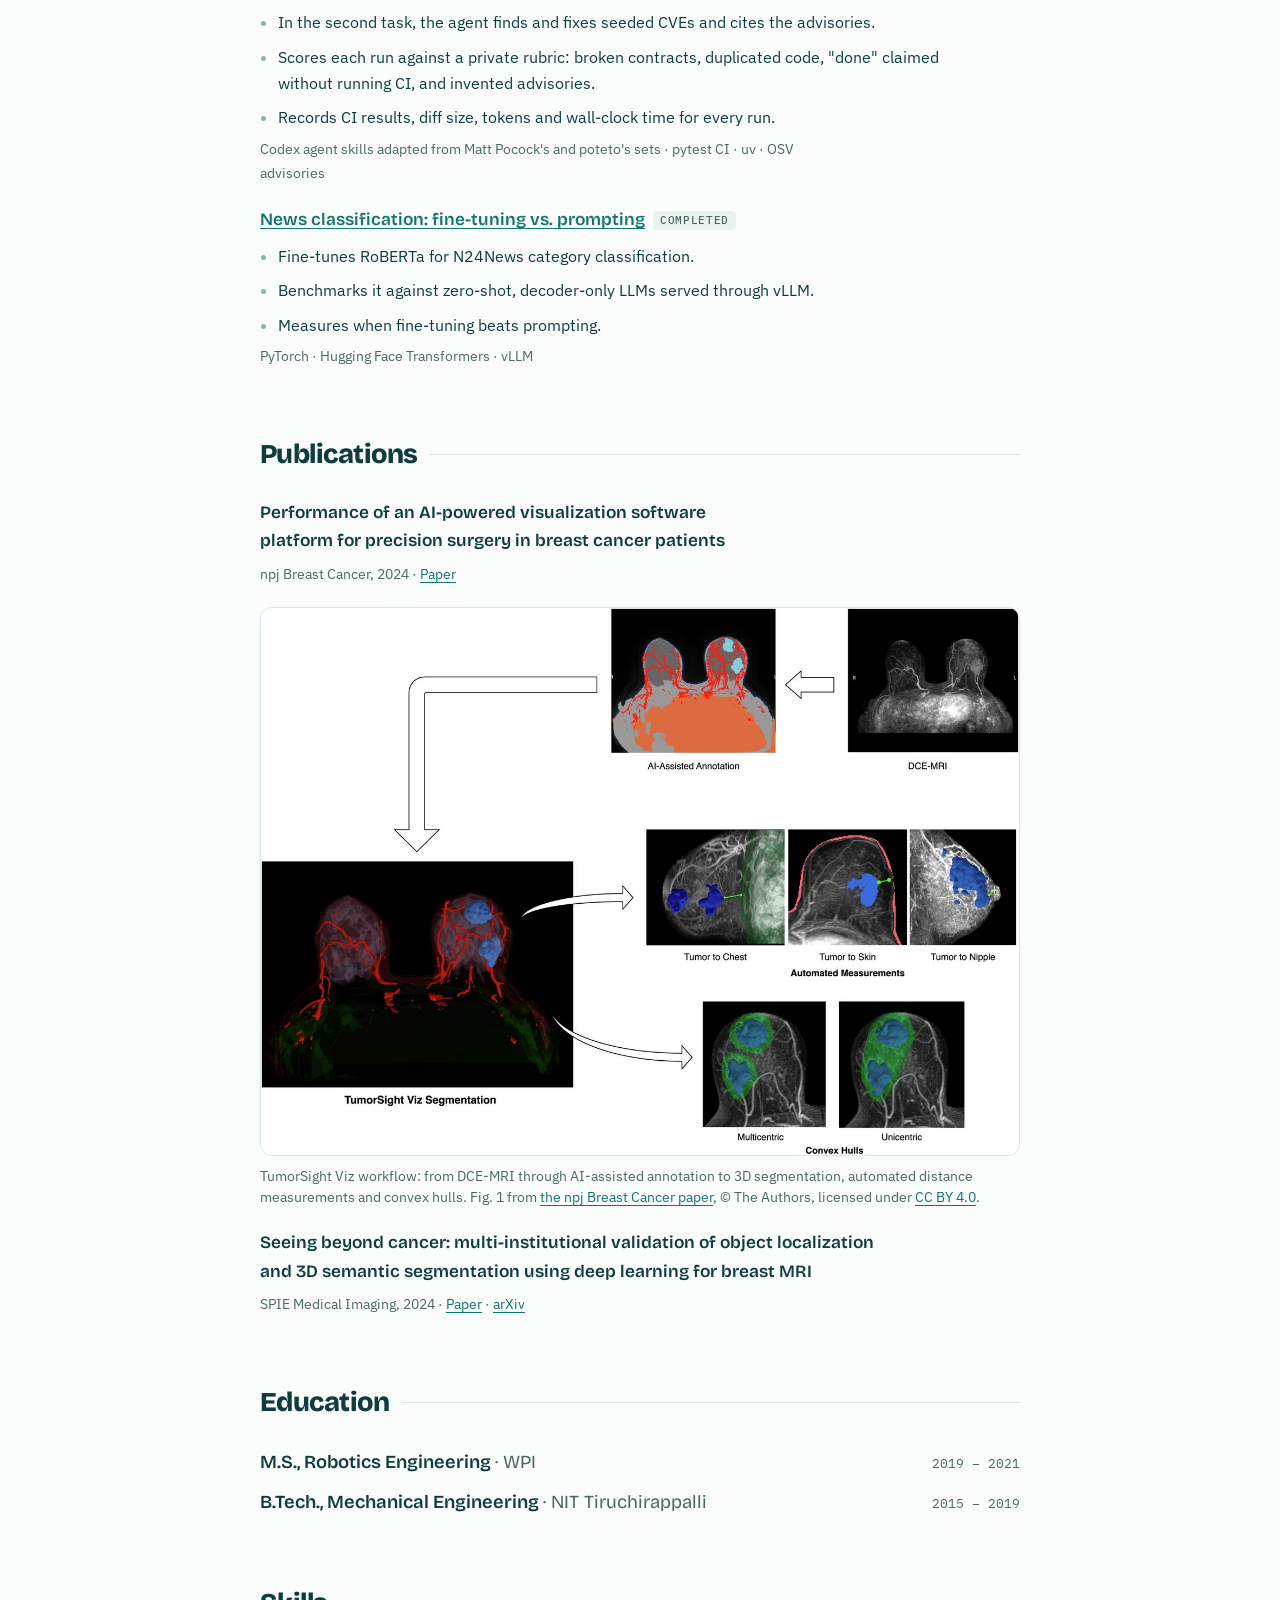
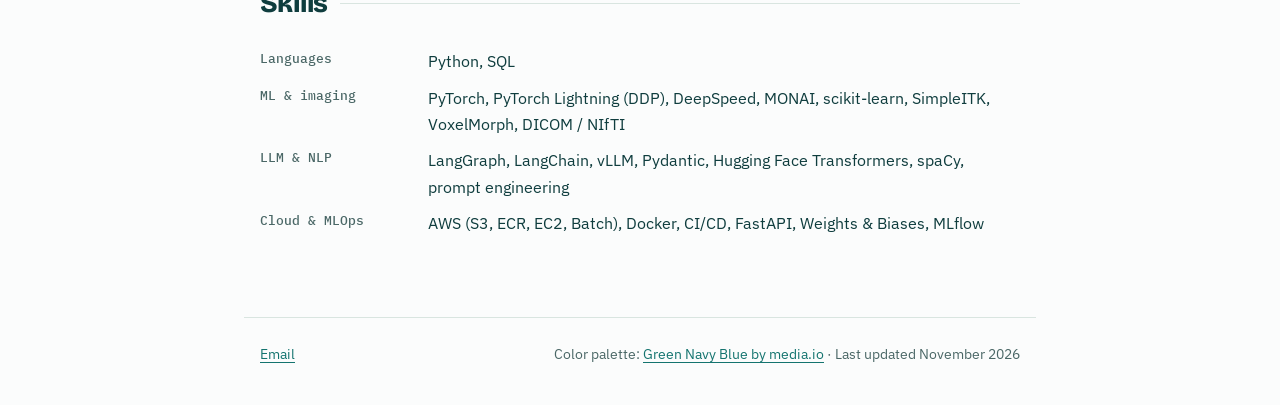
==== commit 7de8ced4: "Mark N24News project completed Co-Authored-By: Claude Opus 5.5 <noreply@anthropic.com> Claude-Sessio" ====
--- a/index.html
+++ b/index.html
@@ -279,11 +279,11 @@
     <p class="meta">Codex agent skills adapted from Matt Pocock's and poteto's sets · pytest CI · uv · OSV advisories</p>
   </div>
   <div class="item">
-    <h3><a href="https://github.com/gvkannan-explore/MultiLabel_N24">News classification: fine-tuning vs. prompting</a><span class="tag">In progress</span></h3>
+    <h3><a href="https://github.com/gvkannan-explore/MultiLabel_N24">News classification: fine-tuning vs. prompting</a><span class="tag">Completed</span></h3>
     <ul>
       <li>Fine-tunes RoBERTa for N24News category classification.</li>
       <li>Benchmarks it against zero-shot, decoder-only LLMs served through vLLM.</li>
-      <li>Measures when prompting beats fine-tuning.</li>
+      <li>Measures when fine-tuning beats prompting.</li>
     </ul>
     <p class="meta">PyTorch · Hugging Face Transformers · vLLM</p>
   </div>
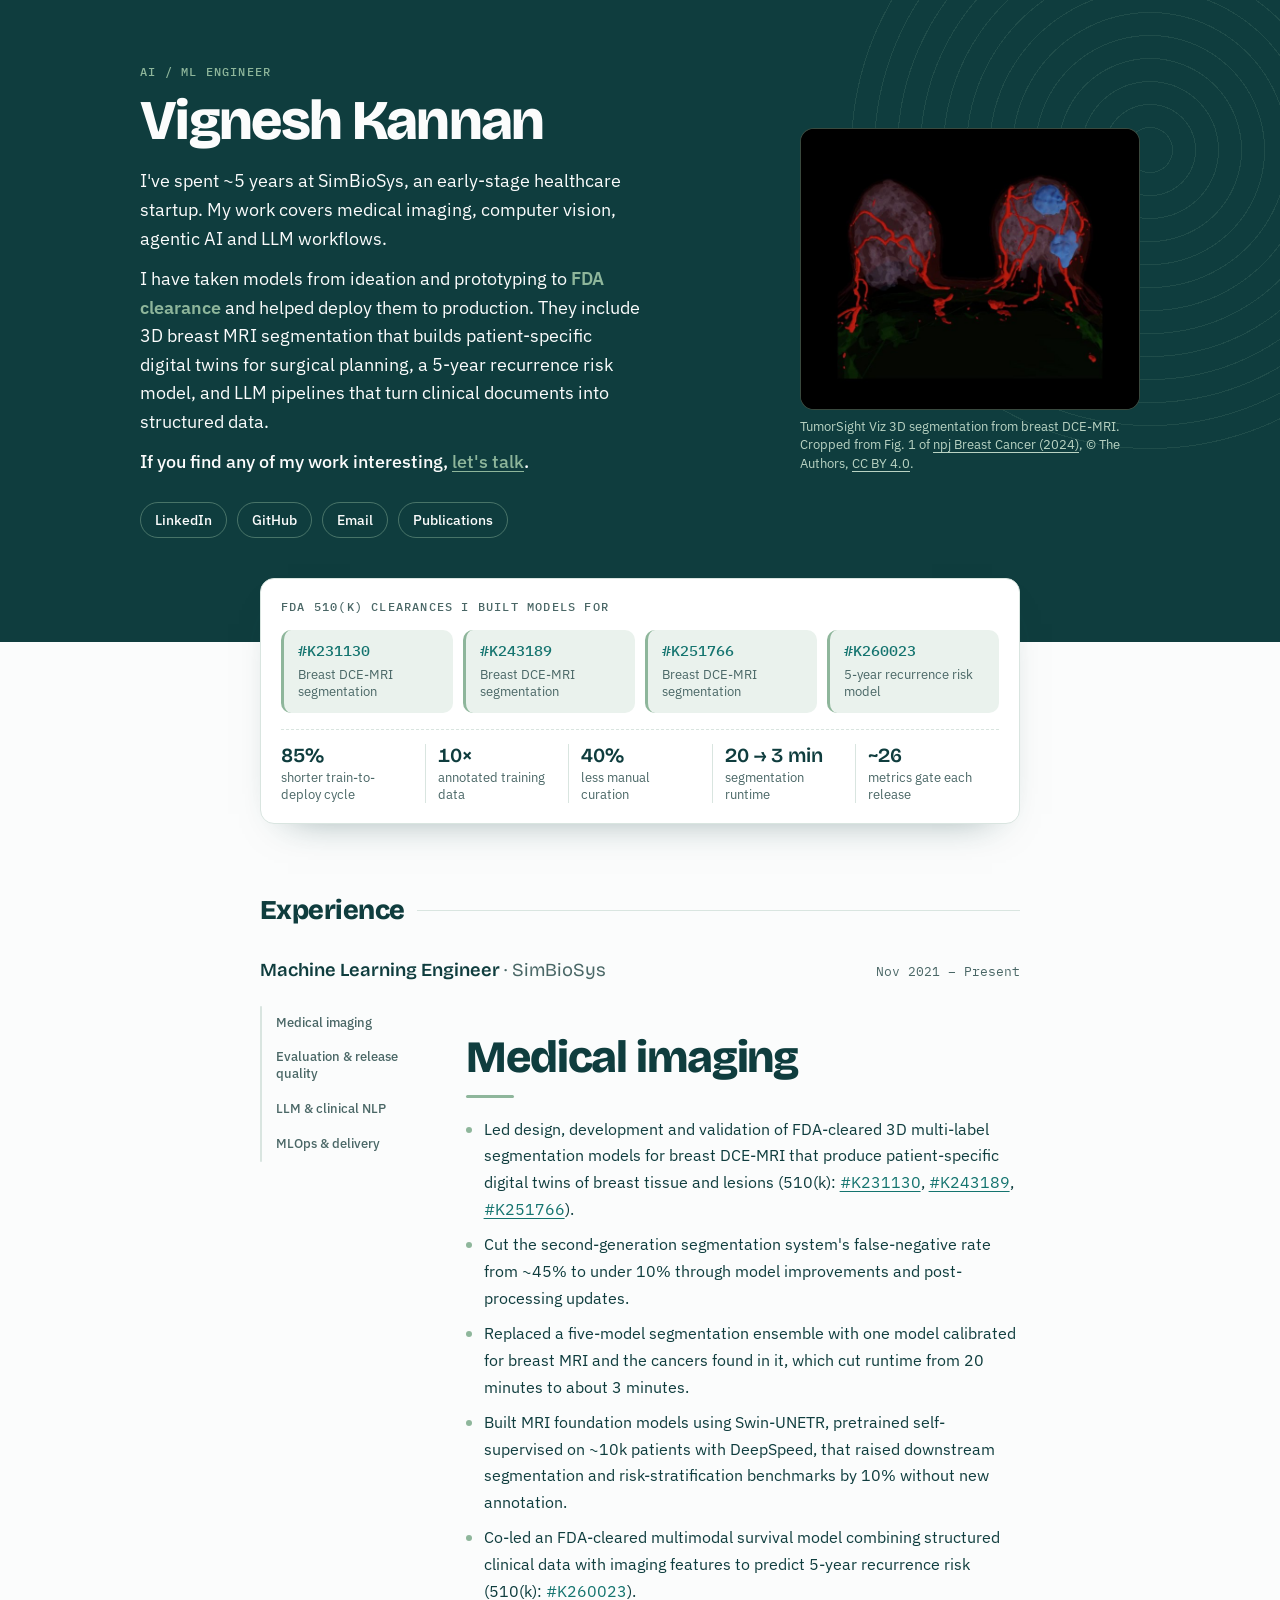
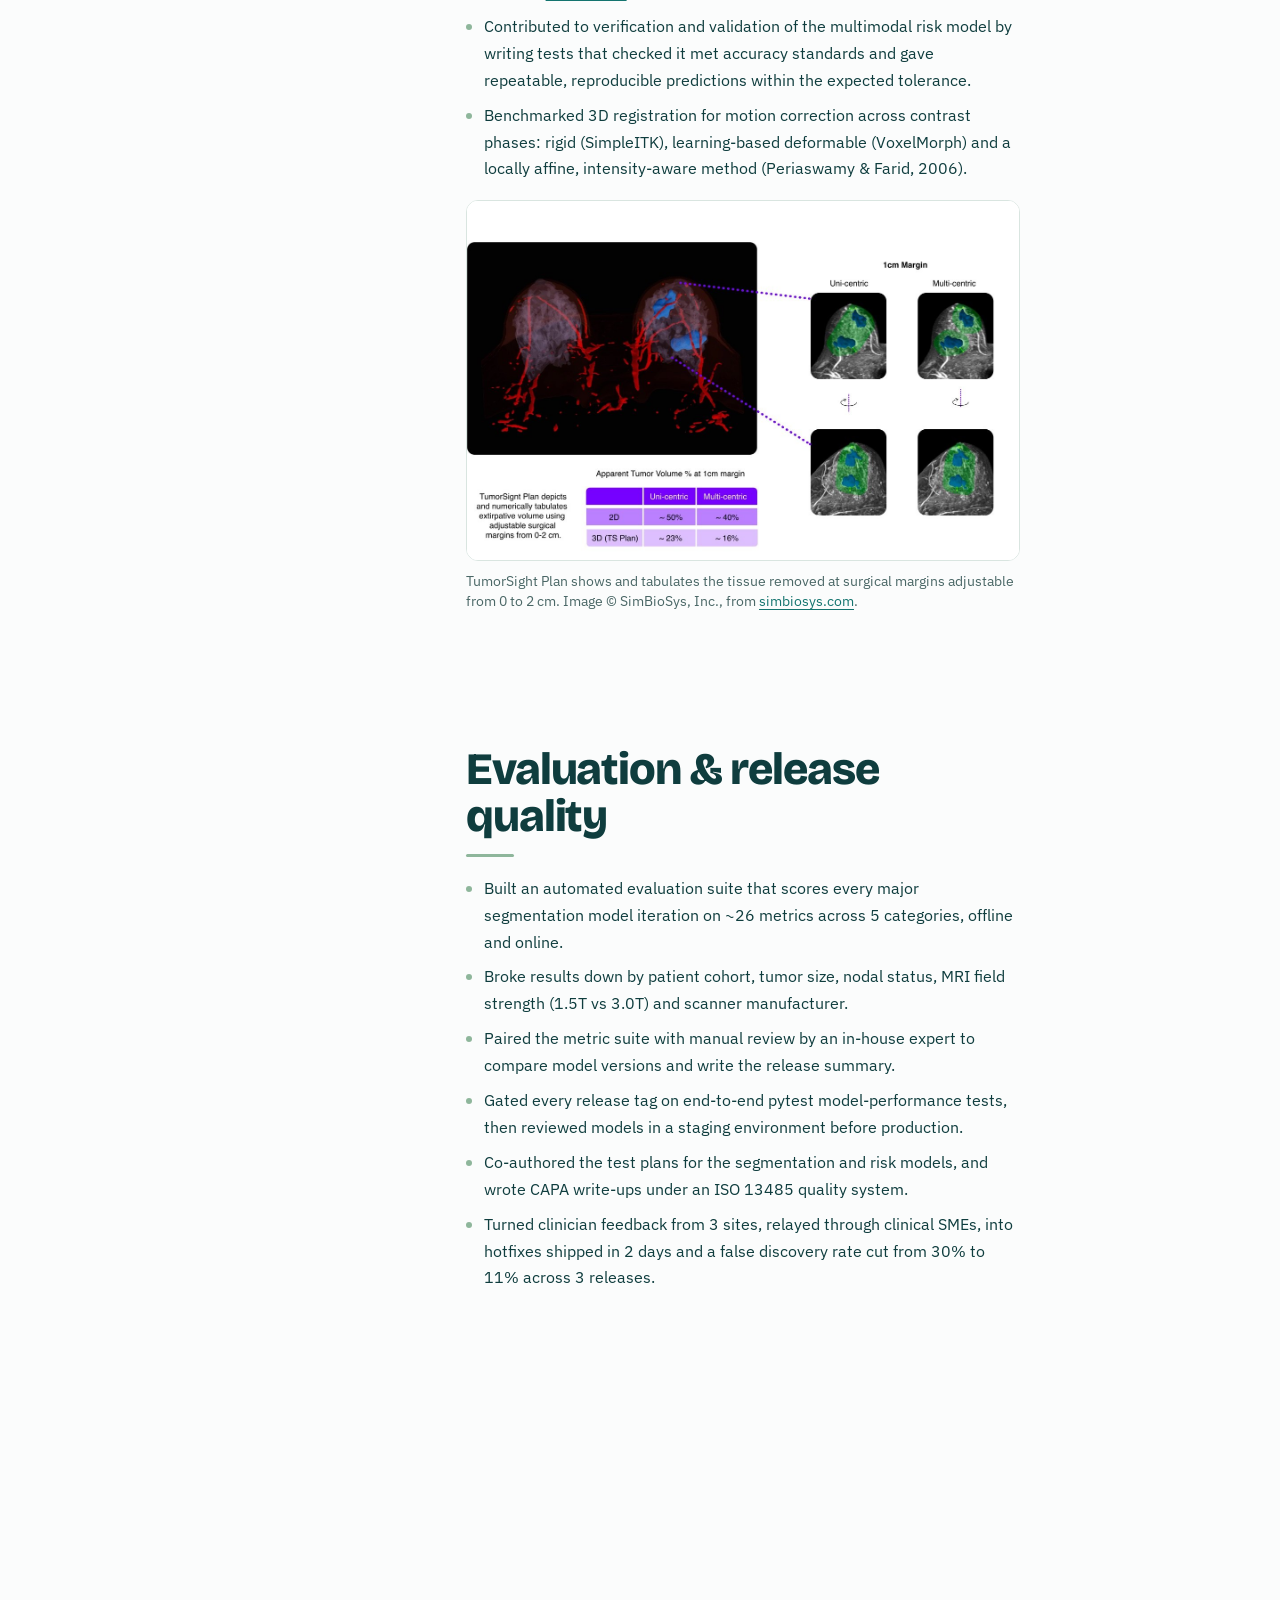
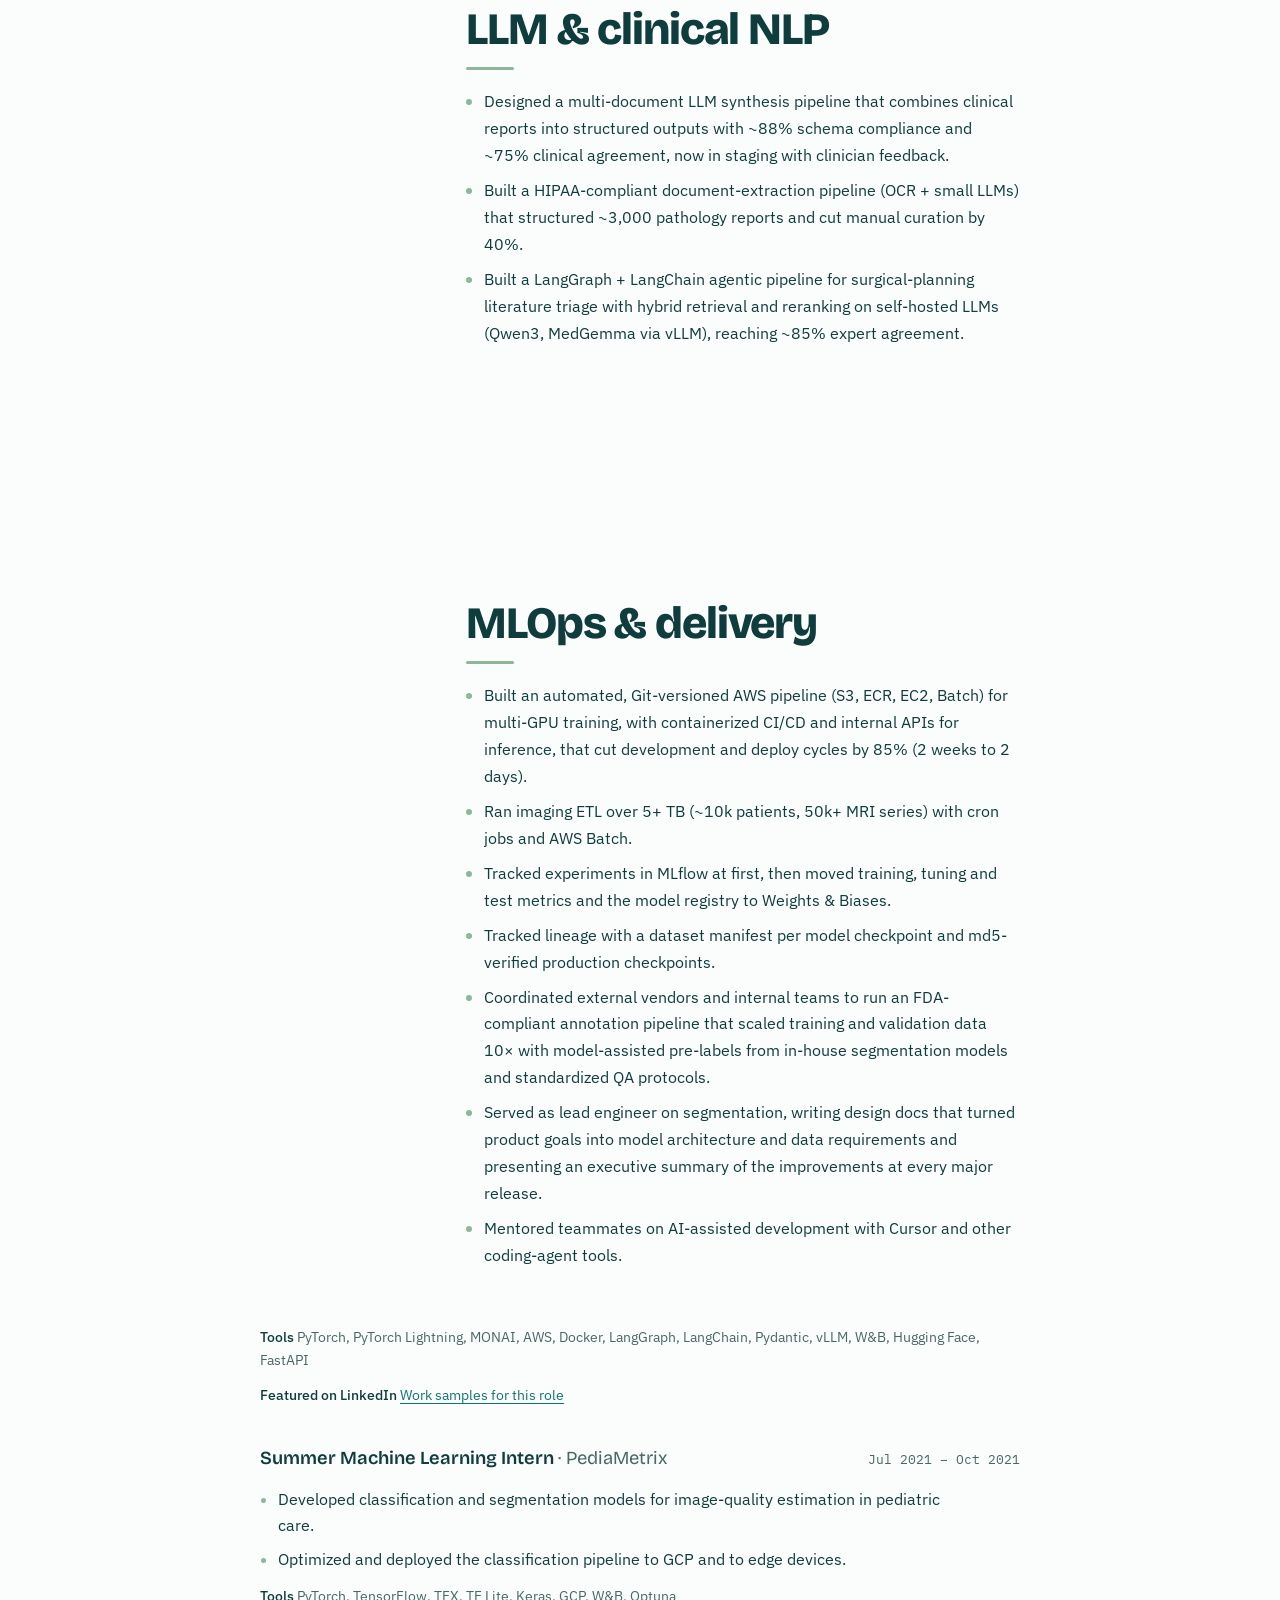
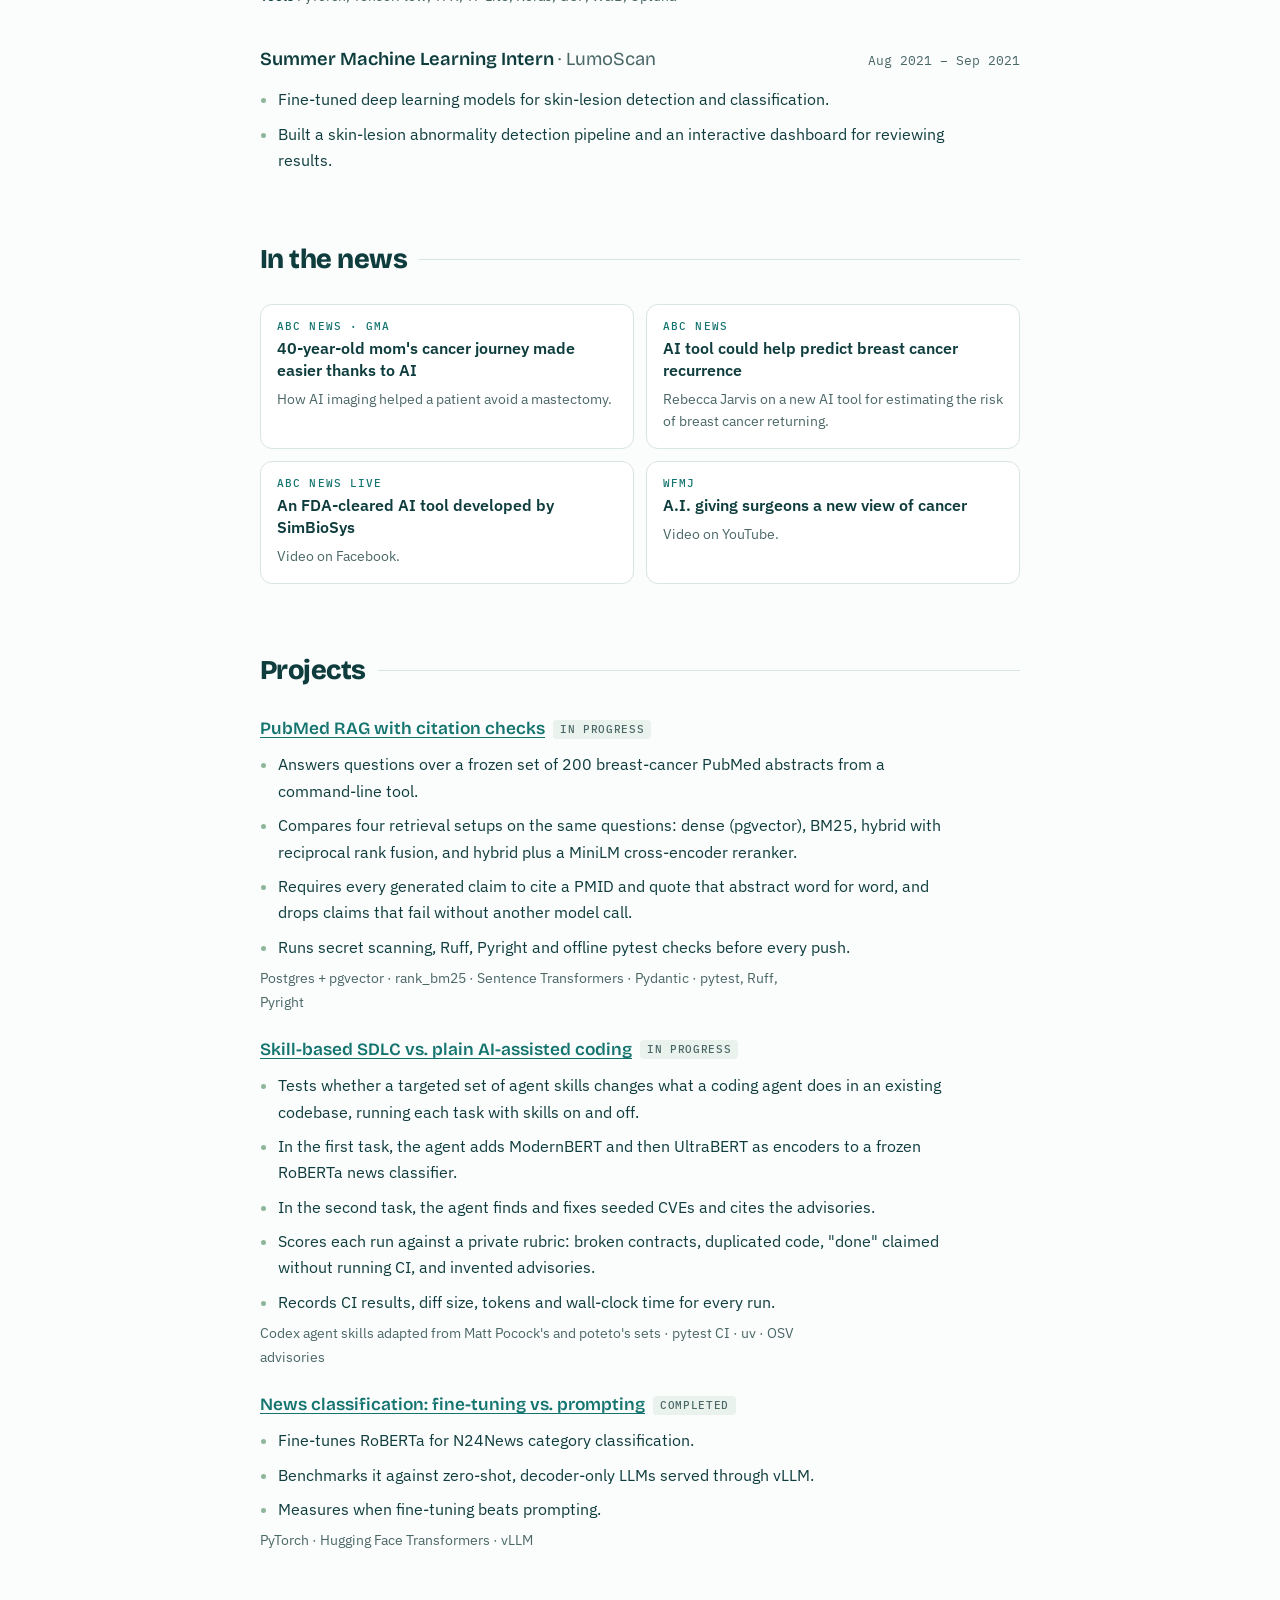
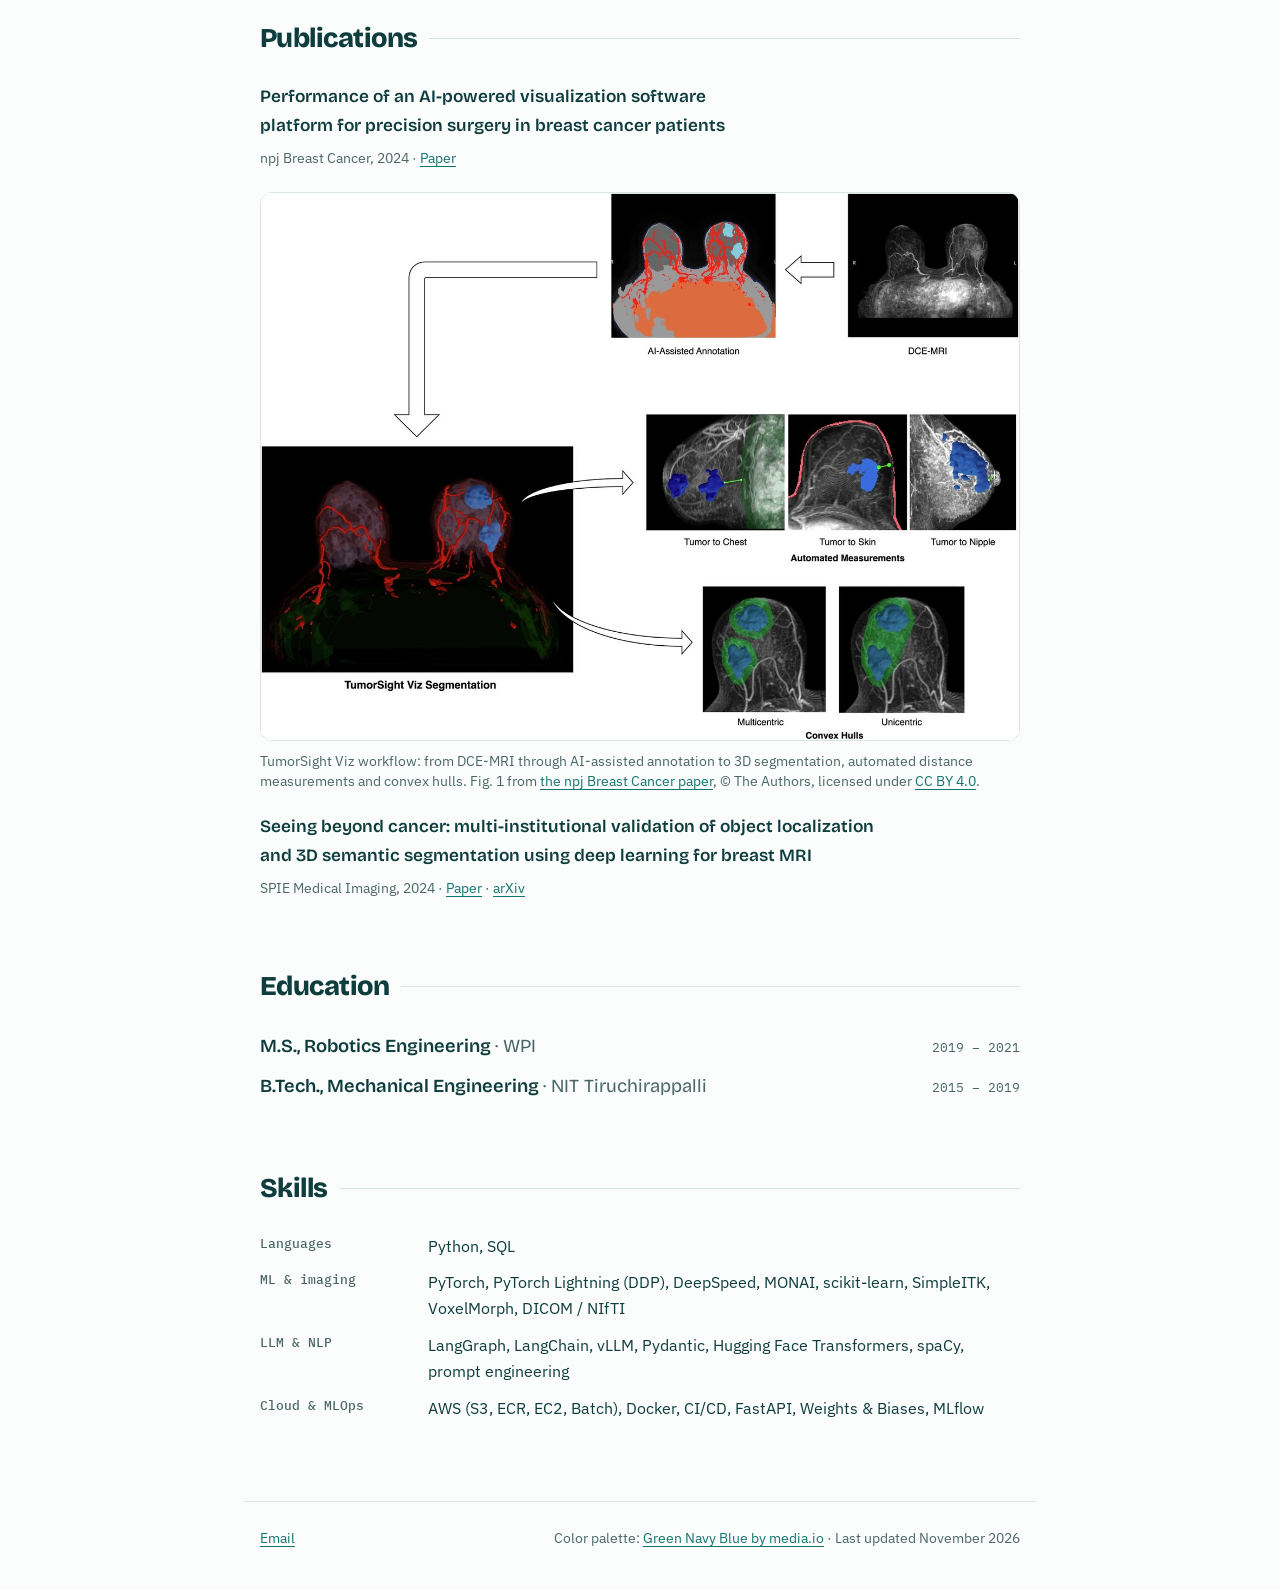
==== commit 859f83b7: "Scroll chapters for experience with progress rail and fade-ins Co-Authored-By: Claude Opus 5.5 <nore" ====
--- a/index.html
+++ b/index.html
@@ -7,7 +7,28 @@
 <meta name="description" content="AI/ML engineer who has taken medical imaging and clinical LLM models from prototype to FDA clearance and production.">
 <meta property="og:title" content="Vignesh Kannan · AI/ML Engineer">
 <meta property="og:description" content="Medical imaging, computer vision, agentic AI and LLM workflows. Models behind four FDA 510(k) clearances.">
-<style>html{-webkit-text-size-adjust:100%}body{margin:0}img{max-width:100%}</style>
+<style>html{-webkit-text-size-adjust:100%}body{margin:0}img{max-width:100%}
+/* scroll chapters: one experience area per screen, sticky rail with progress */
+.chapters{display:grid;grid-template-columns:170px minmax(0,1fr);gap:36px;margin-top:8px}
+.rail{position:sticky;top:calc(env(safe-area-inset-top,0px) + 40px);align-self:start;display:flex;flex-direction:column;padding-left:16px;--p:0}
+.rail::before,.rail::after{content:"";position:absolute;left:0;top:0;width:2px;border-radius:2px}
+.rail::before{height:100%;background:var(--rule)}
+.rail::after{height:calc(var(--p) * 100%);background:var(--teal)}
+.rail a{position:relative;padding:9px 0;color:var(--muted);text-decoration:none;font:500 13px/1.3 var(--body)}
+.rail a.on{color:var(--ink);font-weight:600}
+.rail a:hover{color:var(--ink)}
+.chapter{min-height:78vh;display:flex;flex-direction:column;justify-content:center;gap:18px;padding-block:28px;scroll-margin-top:24px}
+.chapter-title{font-family:var(--display);font-size:clamp(1.9rem,4.4vw,2.8rem);font-weight:800;letter-spacing:-.025em;line-height:1.05;margin:0}
+.chapter-title::after{content:"";display:block;width:48px;height:3px;background:var(--sage);border-radius:2px;margin-top:14px}
+.chapter li{font-size:1.02rem}
+@media (max-width:760px){.chapters{grid-template-columns:1fr;gap:0}.rail{display:none}.chapter{min-height:auto;padding-block:36px}}
+/* reveal: only when JS is running and motion is allowed */
+.reveal-ready .chapter-title{opacity:0;transform:translateX(-28px);transition:opacity .7s ease,transform .7s cubic-bezier(.2,.7,.2,1)}
+.reveal-ready .chapter li,.reveal-ready .chapter .fig{opacity:0;transform:translateY(18px);transition:opacity .6s ease,transform .6s cubic-bezier(.2,.7,.2,1);transition-delay:calc(.15s + var(--i,0) * .07s)}
+.reveal-ready .chapter.in .chapter-title,.reveal-ready .chapter.in li,.reveal-ready .chapter.in .fig{opacity:1;transform:none}
+.reveal-ready .reveal{opacity:0;transform:translateY(24px);transition:opacity .7s ease,transform .7s cubic-bezier(.2,.7,.2,1)}
+.reveal-ready .reveal.in{opacity:1;transform:none}
+</style>
 <link rel="preconnect" href="https://fonts.googleapis.com">
 <link rel="stylesheet" href="https://fonts.googleapis.com/css2?family=Bricolage+Grotesque:opsz,wght@12..96,400;12..96,600;12..96,800&family=IBM+Plex+Sans:wght@400;500;600&family=IBM+Plex+Mono:wght@400;500&display=swap">
 <style>
@@ -88,7 +109,7 @@
 .role-head h3{font-size:1.15rem;font-weight:600}
 .role-head h3 span{color:var(--muted);font-weight:400}
 .when{font:400 13px/1.4 var(--mono);color:var(--muted);font-variant-numeric:tabular-nums}
-.group{align-self:flex-start;font:500 11px/1 var(--mono);letter-spacing:.1em;text-transform:uppercase;color:var(--ink);background:var(--tint);border:1px solid var(--rule);padding:6px 9px;border-radius:999px;margin-top:10px}
+.group-unused{align-self:flex-start;font:500 11px/1 var(--mono);letter-spacing:.1em;text-transform:uppercase;color:var(--ink);background:var(--tint);border:1px solid var(--rule);padding:6px 9px;border-radius:999px;margin-top:10px}
 ul{margin:0;padding-left:1.1em;display:flex;flex-direction:column;gap:8px}
 li{max-width:68ch}
 li::marker{color:var(--sage)}
@@ -180,7 +201,16 @@
     <div class="role">
       <div class="role-head"><h3>Machine Learning Engineer <span>· SimBioSys</span></h3><span class="when">Nov 2021 – Present</span></div>
 
-      <div class="group">Medical imaging</div>
+      <div class="chapters">
+        <nav class="rail" aria-label="Experience areas">
+          <a href="#imaging">Medical imaging</a>
+          <a href="#evaluation">Evaluation &amp; release quality</a>
+          <a href="#llm">LLM &amp; clinical NLP</a>
+          <a href="#mlops">MLOps &amp; delivery</a>
+        </nav>
+        <div class="chapter-list">
+        <section class="chapter" id="imaging">
+          <h4 class="chapter-title">Medical imaging</h4>
       <ul>
         <li>Led design, development and validation of FDA-cleared 3D multi-label segmentation models for breast DCE-MRI that produce patient-specific digital twins of breast tissue and lesions (510(k): <a href="https://www.accessdata.fda.gov/scripts/cdrh/cfdocs/cfpmn/pmn.cfm?ID=K231130">#K231130</a>, <a href="https://www.accessdata.fda.gov/scripts/cdrh/cfdocs/cfpmn/pmn.cfm?ID=K243189">#K243189</a>, <a href="https://www.accessdata.fda.gov/scripts/cdrh/cfdocs/cfpmn/pmn.cfm?ID=K251766">#K251766</a>).</li>
         <li>Cut the second-generation segmentation system's false-negative rate from ~45% to under 10% through model improvements and post-processing updates.</li>
@@ -194,8 +224,9 @@
         <div class="frame plan"><img src="assets/img/tumorsight-plan-margins.jpg" alt="TumorSight Plan: 3D breast rendering with two tumors, MRI views of 1 cm surgical margins for unicentric and multicentric cases, and a table of apparent tumor volume at a 1 cm margin in 2D versus 3D"></div>
         <figcaption>TumorSight Plan shows and tabulates the tissue removed at surgical margins adjustable from 0 to 2 cm. Image © SimBioSys, Inc., from <a href="https://simbiosys.com">simbiosys.com</a>.</figcaption>
       </figure>
-
-      <div class="group">Evaluation &amp; release quality</div>
+        </section>
+        <section class="chapter" id="evaluation">
+          <h4 class="chapter-title">Evaluation &amp; release quality</h4>
       <ul>
         <li>Built an automated evaluation suite that scores every major segmentation model iteration on ~26 metrics across 5 categories, offline and online.</li>
         <li>Broke results down by patient cohort, tumor size, nodal status, MRI field strength (1.5T vs 3.0T) and scanner manufacturer.</li>
@@ -204,15 +235,17 @@
         <li>Co-authored the test plans for the segmentation and risk models, and wrote CAPA write-ups under an ISO 13485 quality system.</li>
         <li>Turned clinician feedback from 3 sites, relayed through clinical SMEs, into hotfixes shipped in 2 days and a false discovery rate cut from 30% to 11% across 3 releases.</li>
       </ul>
-
-      <div class="group">LLM &amp; clinical NLP</div>
+        </section>
+        <section class="chapter" id="llm">
+          <h4 class="chapter-title">LLM &amp; clinical NLP</h4>
       <ul>
         <li>Designed a multi-document LLM synthesis pipeline that combines clinical reports into structured outputs with ~88% schema compliance and ~75% clinical agreement, now in staging with clinician feedback.</li>
         <li>Built a HIPAA-compliant document-extraction pipeline (OCR + small LLMs) that structured ~3,000 pathology reports and cut manual curation by 40%.</li>
         <li>Built a LangGraph + LangChain agentic pipeline for surgical-planning literature triage with hybrid retrieval and reranking on self-hosted LLMs (Qwen3, MedGemma via vLLM), reaching ~85% expert agreement.</li>
       </ul>
-
-      <div class="group">MLOps &amp; delivery</div>
+        </section>
+        <section class="chapter" id="mlops">
+          <h4 class="chapter-title">MLOps &amp; delivery</h4>
       <ul>
         <li>Built an automated, Git-versioned AWS pipeline (S3, ECR, EC2, Batch) for multi-GPU training, with containerized CI/CD and internal APIs for inference, that cut development and deploy cycles by 85% (2 weeks to 2 days).</li>
         <li>Ran imaging ETL over 5+ TB (~10k patients, 50k+ MRI series) with cron jobs and AWS Batch.</li>
@@ -222,6 +255,9 @@
         <li>Served as lead engineer on segmentation, writing design docs that turned product goals into model architecture and data requirements and presenting an executive summary of the improvements at every major release.</li>
         <li>Mentored teammates on AI-assisted development with Cursor and other coding-agent tools.</li>
       </ul>
+        </section>
+        </div>
+      </div>
       <p class="tools"><b>Tools</b> PyTorch, PyTorch Lightning, MONAI, AWS, Docker, LangGraph, LangChain, Pydantic, vLLM, W&amp;B, Hugging Face, FastAPI</p>
       <p class="tools"><b>Featured on LinkedIn</b> <a href="https://www.linkedin.com/in/vignesh-kannang/overlay/Position/1883747230/treasury/?profileId=ACoAAB0HULoBV7qjsorENz1v4ssLEOjbSt0RyPM">Work samples for this role</a></p>
     </div>
@@ -245,7 +281,7 @@
   </div>
 </section>
 
-<section id="news">
+<section id="news" class="reveal">
   <h2>In the news</h2>
   <div class="news">
     <a href="https://abcnews.com/GMA/Wellness/40-year-moms-cancer-journey-made-easier-ai/story?id=126682821"><span class="src">ABC News · GMA</span><b>40-year-old mom's cancer journey made easier thanks to AI</b><small>How AI imaging helped a patient avoid a mastectomy.</small></a>
@@ -255,7 +291,7 @@
   </div>
 </section>
 
-<section id="projects">
+<section id="projects" class="reveal">
   <h2>Projects</h2>
   <div class="item">
     <h3><a href="https://github.com/gvkannan-explore/rag-project">PubMed RAG with citation checks</a><span class="tag">In progress</span></h3>
@@ -289,7 +325,7 @@
   </div>
 </section>
 
-<section id="publications">
+<section id="publications" class="reveal">
   <h2>Publications</h2>
   <div class="item">
     <h3>Performance of an AI-powered visualization software platform for precision surgery in breast cancer patients</h3>
@@ -307,7 +343,7 @@
   </div>
 </section>
 
-<section id="education">
+<section id="education" class="reveal">
   <h2>Education</h2>
   <div class="edu">
     <div class="role-head"><h3>M.S., Robotics Engineering <span>· WPI</span></h3><span class="when">2019 – 2021</span></div>
@@ -315,7 +351,7 @@
   </div>
 </section>
 
-<section id="skills">
+<section id="skills" class="reveal">
   <h2>Skills</h2>
   <dl class="skills">
     <dt>Languages</dt><dd>Python, SQL</dd>
@@ -331,6 +367,33 @@
   <a href="mailto:gvkannan.work@gmail.com">Email</a>
   <span>Color palette: <a href="https://www.media.io/color-palette/green-navy-blue-color-palette.html">Green Navy Blue by media.io</a> · Last updated November 2026</span>
 </footer>
+<script>
+(function(){
+  var root=document.documentElement;
+  var reduce=window.matchMedia&&matchMedia('(prefers-reduced-motion: reduce)').matches;
+  if(!reduce&&'IntersectionObserver' in window){
+    root.classList.add('reveal-ready');
+    document.querySelectorAll('.chapter').forEach(function(ch){
+      ch.querySelectorAll('li, .fig').forEach(function(el,i){el.style.setProperty('--i',i)});
+    });
+    var io=new IntersectionObserver(function(es){es.forEach(function(e){if(e.isIntersecting){e.target.classList.add('in');io.unobserve(e.target)}})},{rootMargin:'0px 0px -12% 0px',threshold:0.12});
+    document.querySelectorAll('.chapter, .reveal').forEach(function(el){io.observe(el)});
+  }
+  var rail=document.querySelector('.rail'), wrap=document.querySelector('.chapters');
+  if(!rail||!wrap)return;
+  var links=[].slice.call(rail.querySelectorAll('a'));
+  function update(){
+    var r=wrap.getBoundingClientRect(), vh=window.innerHeight;
+    var p=Math.min(1,Math.max(0,(vh*0.5-r.top)/r.height));
+    rail.style.setProperty('--p',p.toFixed(3));
+    var current=null;
+    links.forEach(function(a){var t=document.getElementById(a.hash.slice(1)); if(t&&t.getBoundingClientRect().top<vh*0.5)current=a});
+    links.forEach(function(a){a.classList.toggle('on',a===current)});
+  }
+  window.addEventListener('scroll',update,{passive:true}); window.addEventListener('resize',update); update();
+})();
+</script>
+
 
 </body>
 </html>
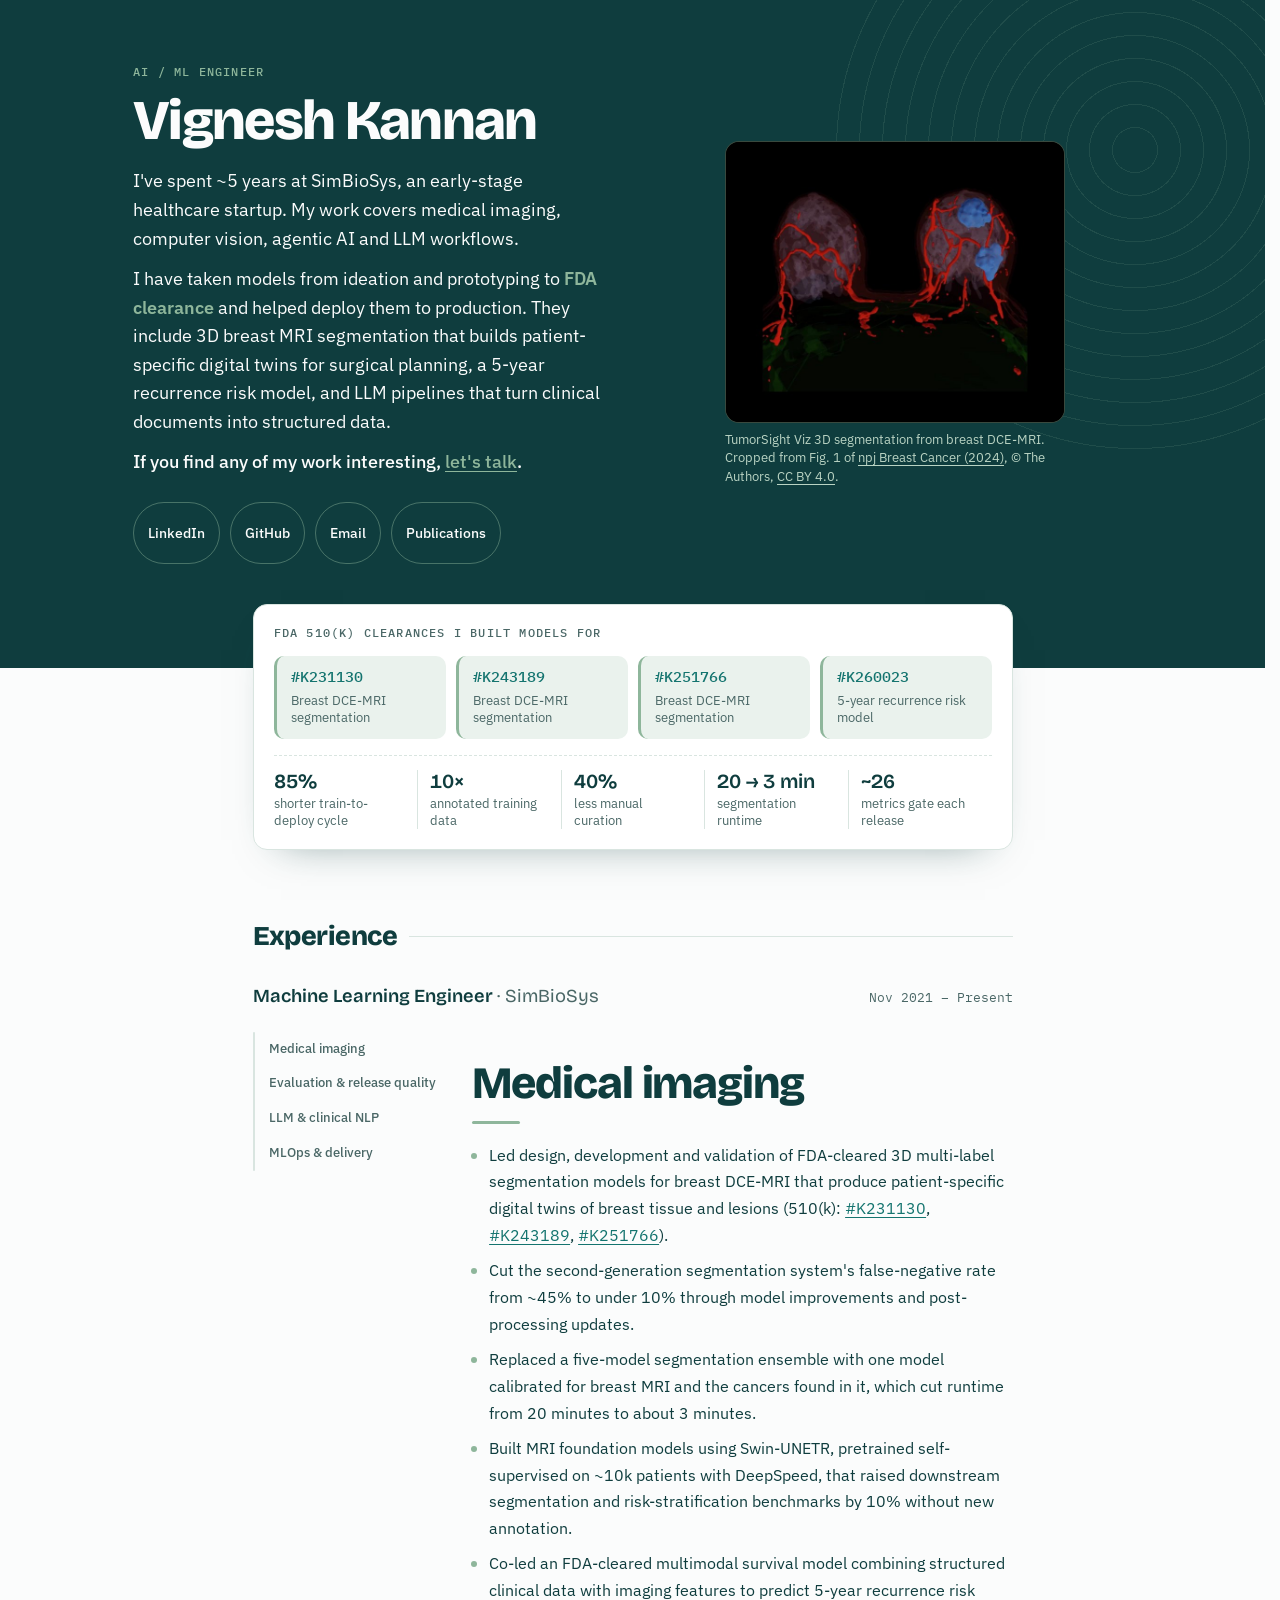
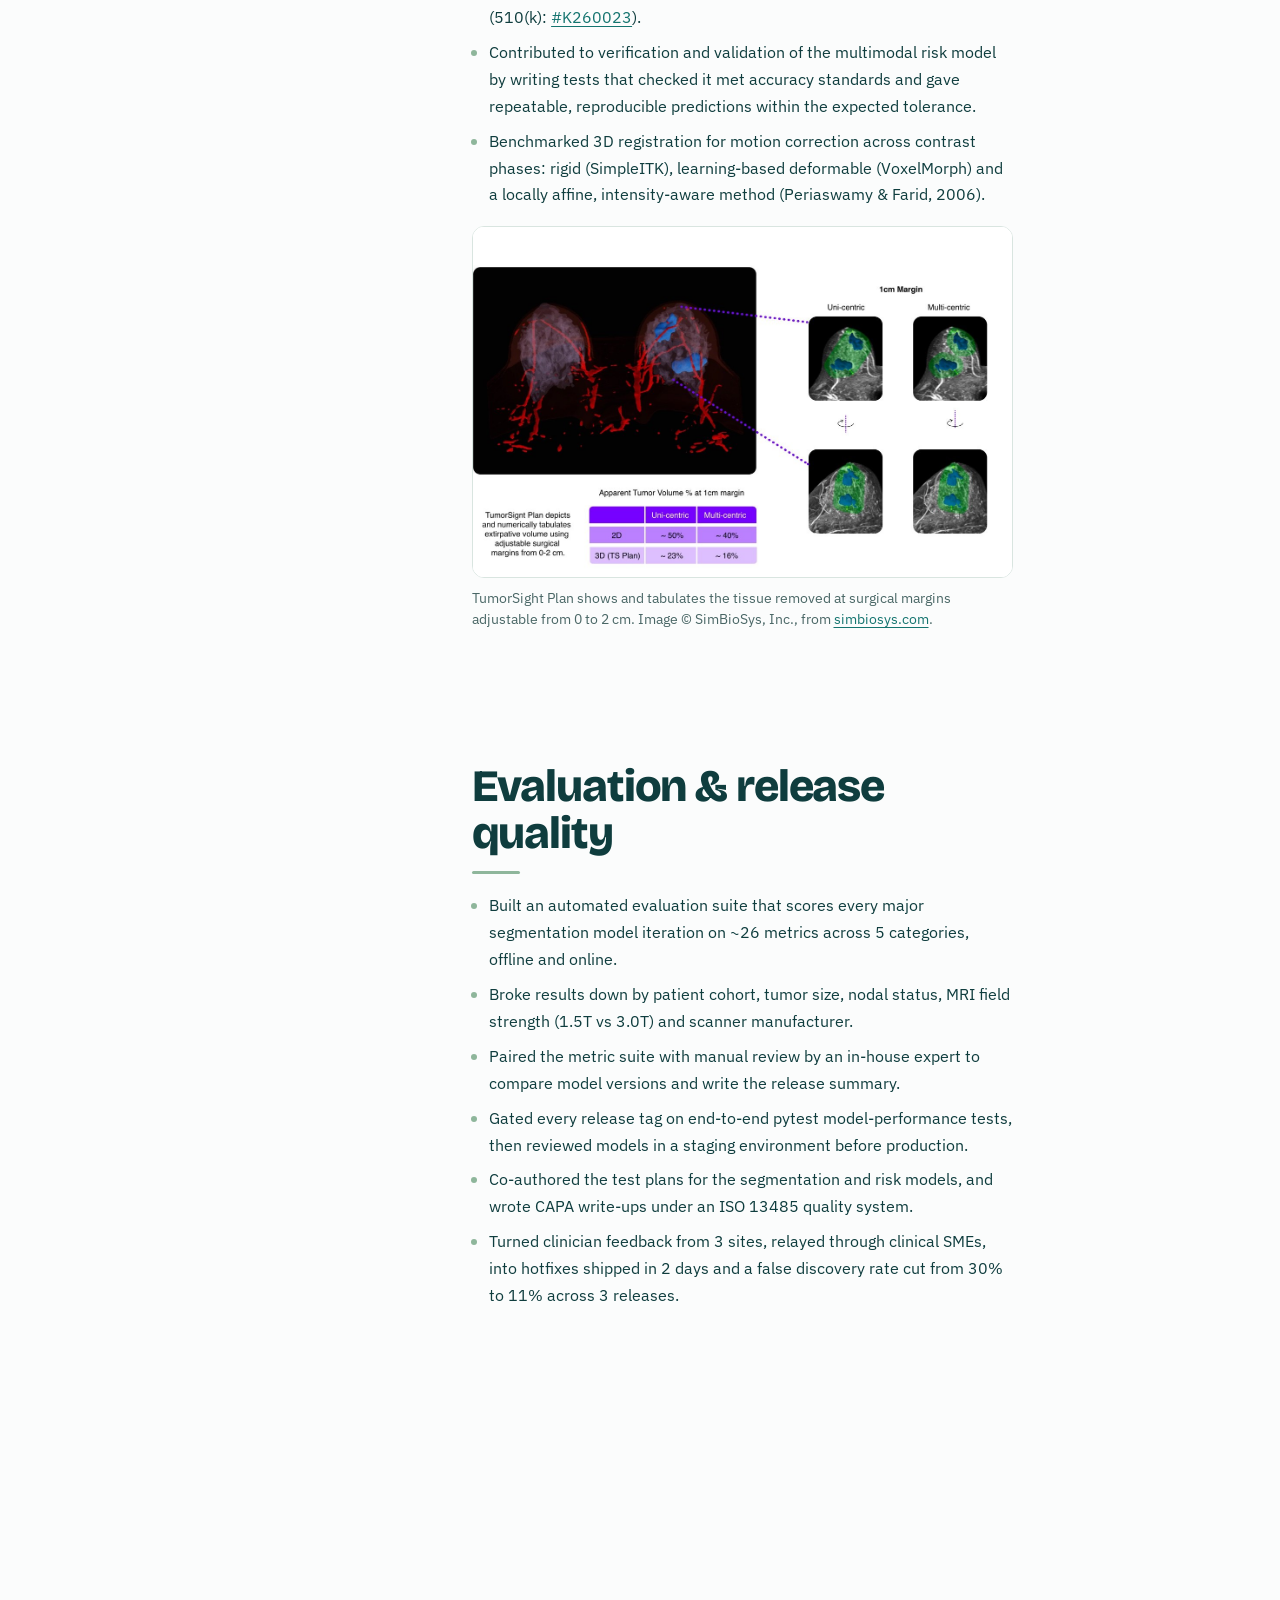
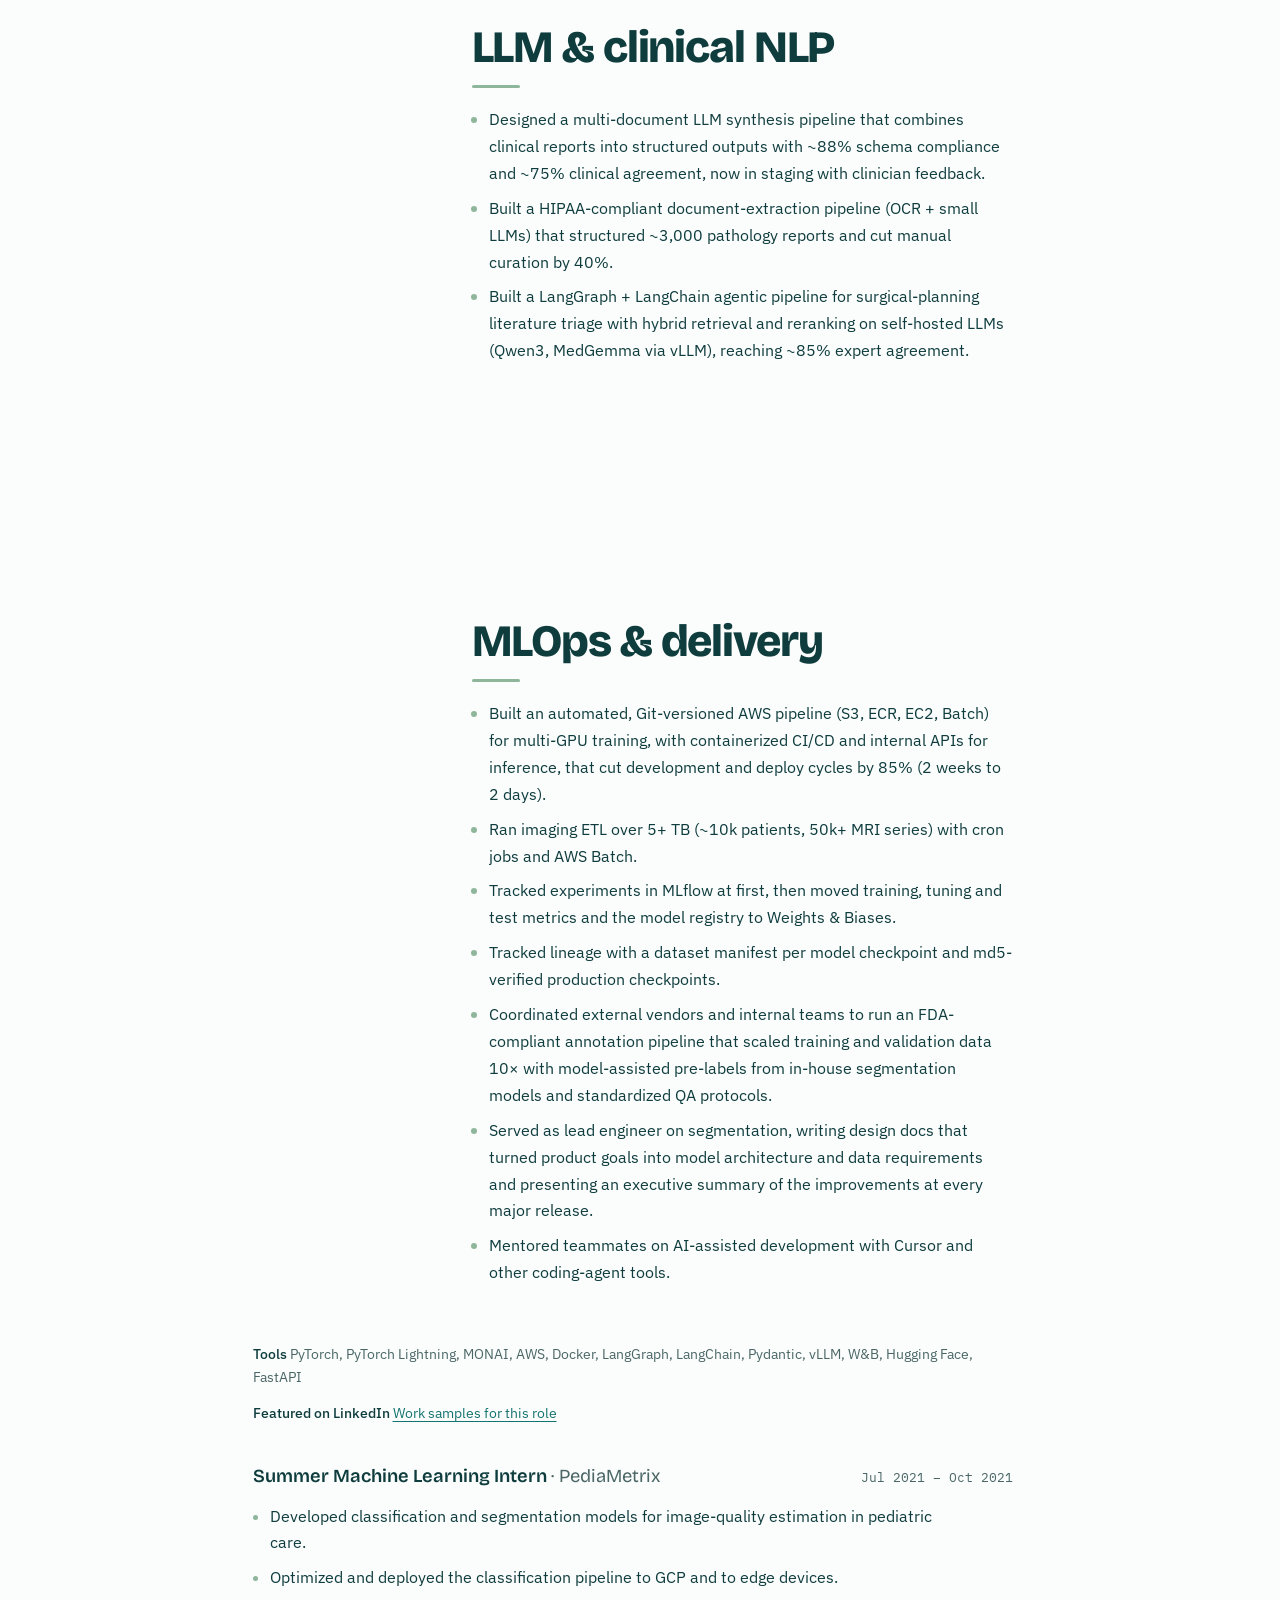
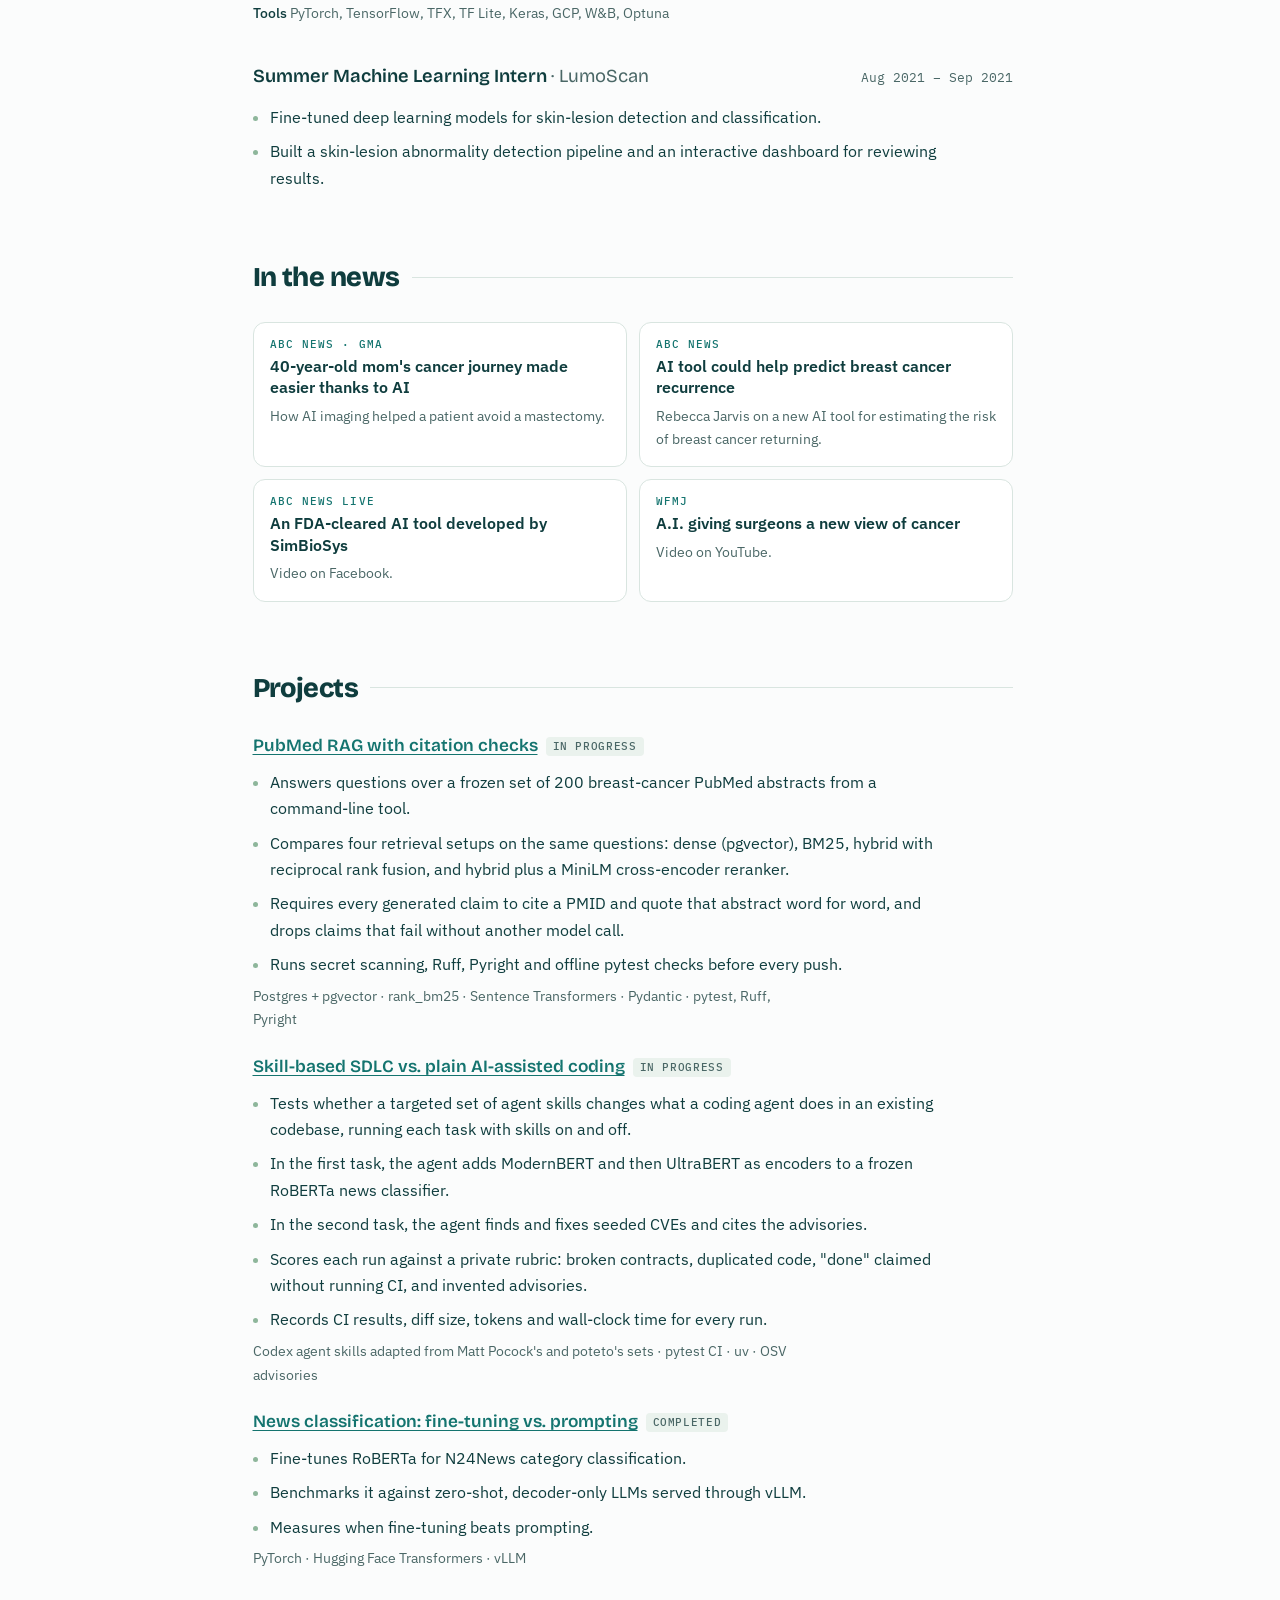
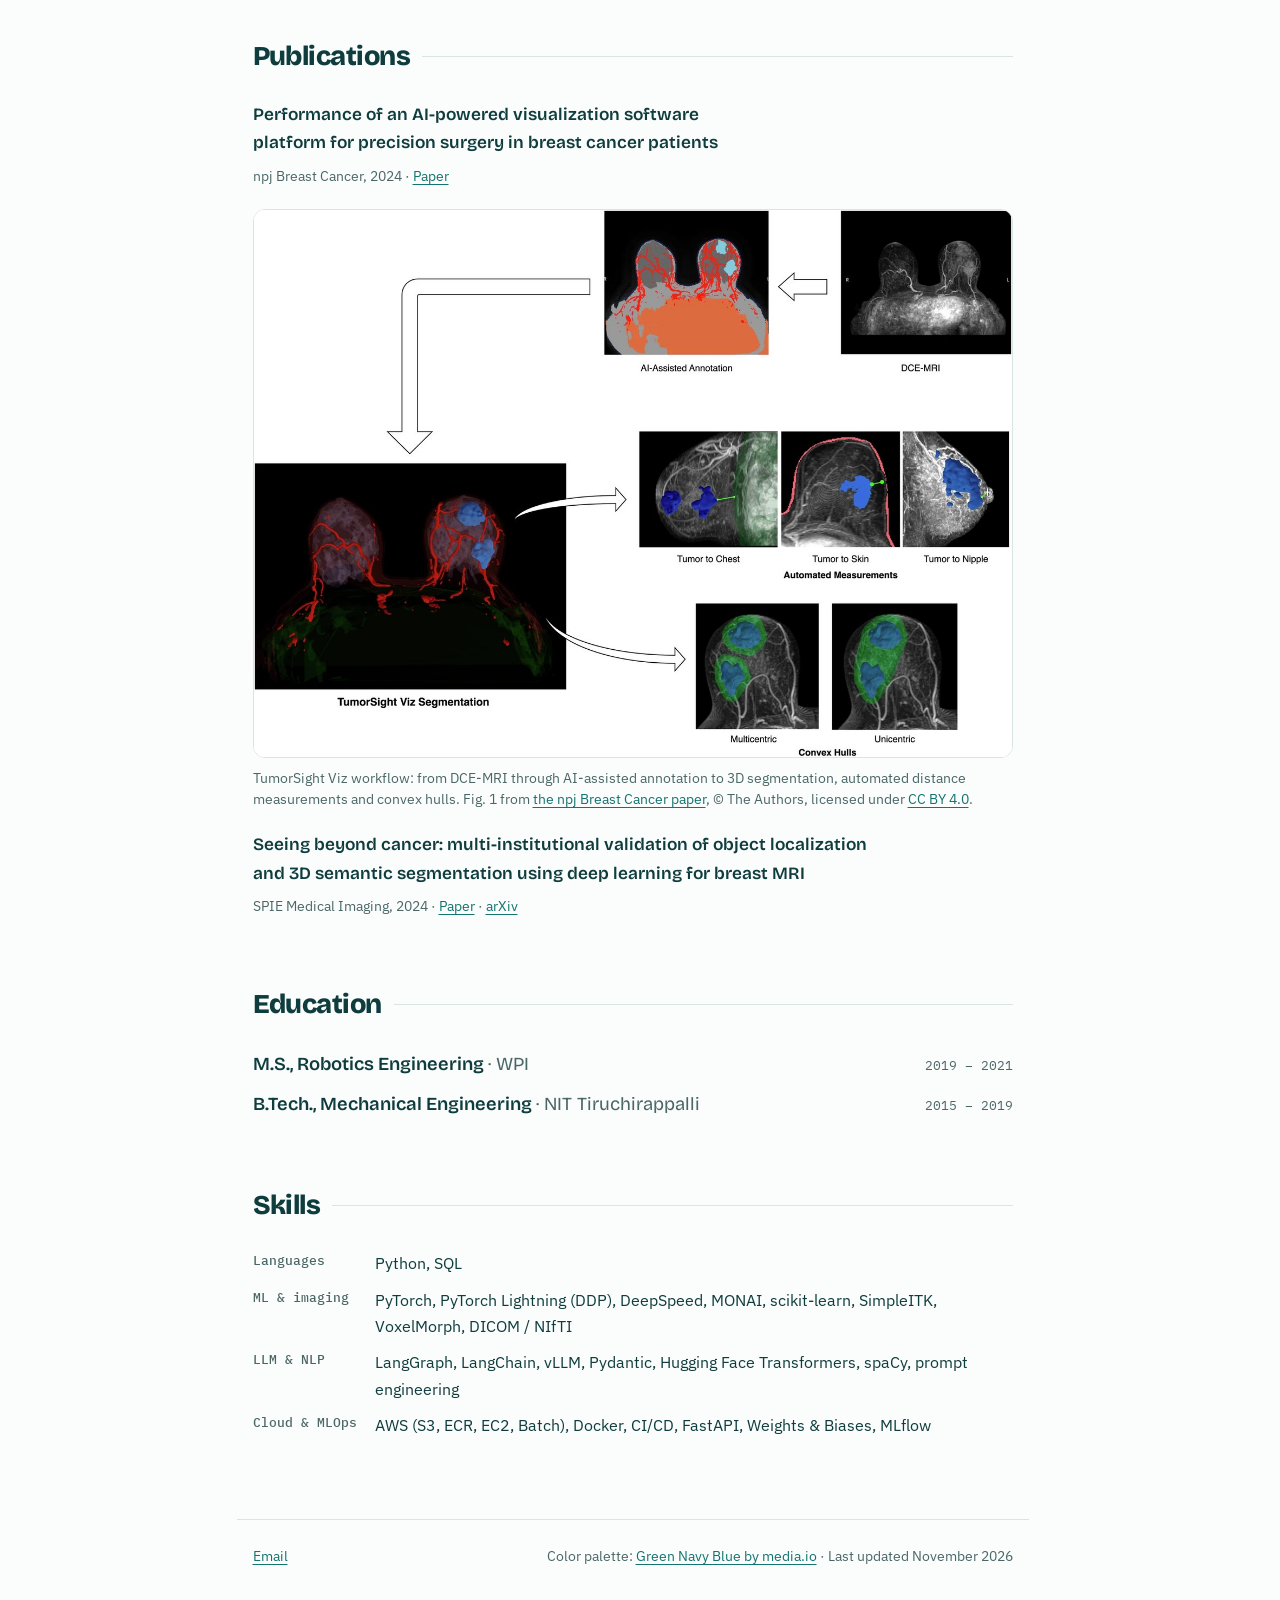
==== commit a3562884: "Apply defensive CSS: fluid grids, wrapping, fallbacks, guarded sticky Co-Authored-By: Claude Opus 5." ====
--- a/index.html
+++ b/index.html
@@ -8,20 +8,28 @@
 <meta property="og:title" content="Vignesh Kannan · AI/ML Engineer">
 <meta property="og:description" content="Medical imaging, computer vision, agentic AI and LLM workflows. Models behind four FDA 510(k) clearances.">
 <style>html{-webkit-text-size-adjust:100%}body{margin:0}img{max-width:100%}
+/* defensive defaults (defensivecss.dev) */
+html{scrollbar-gutter:stable}
+img{height:auto}
+p,li,dd,figcaption,h1,h2,h3,h4{overflow-wrap:break-word}
+.hero-in>*,.chapters>*,.k-list>*,.readout>*,.news>*,.role-head>*,.skills>*{min-width:0}
+.hero nav a,.k,.news a{min-width:0}
+.hero nav a{min-height:40px;display:inline-flex;align-items:center}
 /* scroll chapters: one experience area per screen, sticky rail with progress */
-.chapters{display:grid;grid-template-columns:170px minmax(0,1fr);gap:36px;margin-top:8px}
-.rail{position:sticky;top:calc(env(safe-area-inset-top,0px) + 40px);align-self:start;display:flex;flex-direction:column;padding-left:16px;--p:0}
+.chapters{display:grid;grid-template-columns:minmax(140px,max-content) minmax(0,1fr);gap:36px;margin-top:8px}
+.rail{align-self:start;display:flex;flex-direction:column;padding-left:16px;--p:0}
 .rail::before,.rail::after{content:"";position:absolute;left:0;top:0;width:2px;border-radius:2px}
 .rail::before{height:100%;background:var(--rule)}
 .rail::after{height:calc(var(--p) * 100%);background:var(--teal)}
 .rail a{position:relative;padding:9px 0;color:var(--muted);text-decoration:none;font:500 13px/1.3 var(--body)}
 .rail a.on{color:var(--ink);font-weight:600}
 .rail a:hover{color:var(--ink)}
-.chapter{min-height:78vh;display:flex;flex-direction:column;justify-content:center;gap:18px;padding-block:28px;scroll-margin-top:24px}
+.chapter{min-height:78vh;min-height:78svh;display:flex;flex-direction:column;justify-content:center;gap:18px;padding-block:28px;scroll-margin-top:24px}
 .chapter-title{font-family:var(--display);font-size:clamp(1.9rem,4.4vw,2.8rem);font-weight:800;letter-spacing:-.025em;line-height:1.05;margin:0}
 .chapter-title::after{content:"";display:block;width:48px;height:3px;background:var(--sage);border-radius:2px;margin-top:14px}
 .chapter li{font-size:1.02rem}
 @media (max-width:760px){.chapters{grid-template-columns:1fr;gap:0}.rail{display:none}.chapter{min-height:auto;padding-block:36px}}
+@media (min-height:520px){.rail{position:sticky;top:calc(env(safe-area-inset-top,0px) + 40px)}}
 /* reveal: only when JS is running and motion is allowed */
 .reveal-ready .chapter-title{opacity:0;transform:translateX(-28px);transition:opacity .7s ease,transform .7s cubic-bezier(.2,.7,.2,1)}
 .reveal-ready .chapter li,.reveal-ready .chapter .fig{opacity:0;transform:translateY(18px);transition:opacity .6s ease,transform .6s cubic-bezier(.2,.7,.2,1);transition-delay:calc(.15s + var(--i,0) * .07s)}
@@ -49,21 +57,21 @@
   --paper:#0A2627; --ink:#E9F1EC; --muted:#A3BFB1; --rule:#1E4A4A; --tint:#12403F; --card:#0F3D3E;
   --link:#8EB69B; --hero-bg:#0F3D3E; --hero-ink:#FBFCFC; --hero-muted:#A3BFB1; color-scheme:dark}
 
-body{background:var(--paper);color:var(--ink);font:16px/1.65 var(--body)}
-a{color:var(--link);text-underline-offset:3px;text-decoration-thickness:1px}
+body{background:var(--paper,#FBFCFC);color:var(--ink,#0F3D3E);font:16px/1.65 var(--body)}
+a{color:var(--link,#14746F);text-underline-offset:3px;text-decoration-thickness:1px}
 a:hover{text-decoration-thickness:2px}
 a:focus-visible{outline:2px solid var(--sage);outline-offset:3px;border-radius:3px}
 h1,h2,h3{font-family:var(--display);text-wrap:balance;margin:0}
 .col{max-width:760px;margin:0 auto;padding-left:max(16px,env(safe-area-inset-left,0px));padding-right:max(16px,env(safe-area-inset-right,0px))}
 
 /* hero */
-.hero{background:var(--hero-bg);color:var(--hero-ink);position:relative;overflow:hidden}
+.hero{background:var(--hero-bg,#0F3D3E);color:var(--hero-ink,#FBFCFC);position:relative;overflow:hidden}
 .hero::before{content:"";position:absolute;right:-180px;top:-160px;width:620px;height:620px;border-radius:50%;
-  background:repeating-radial-gradient(circle, transparent 0 22px, rgba(142,182,155,.13) 22px 23px);pointer-events:none}
-.hero-in{max-width:1000px;margin:0 auto;padding-block:64px 104px;padding-left:max(16px,env(safe-area-inset-left,0px));padding-right:max(16px,env(safe-area-inset-right,0px));
-  display:grid;grid-template-columns:minmax(0,1fr) minmax(0,340px);gap:48px;align-items:center;position:relative}
+  background:repeating-radial-gradient(circle, transparent 0 22px, rgba(142,182,155,.13) 22px 23px) no-repeat;pointer-events:none}
+.hero-in{max-width:1000px;container-type:inline-size;margin:0 auto;padding-block:64px 104px;padding-left:max(16px,env(safe-area-inset-left,0px));padding-right:max(16px,env(safe-area-inset-right,0px));
+  display:grid;grid-template-columns:repeat(auto-fit,minmax(min(100%,300px),1fr));gap:clamp(28px,5vw,48px);align-items:center;position:relative}
 .eyebrow{font:500 12px/1.3 var(--mono);letter-spacing:.1em;text-transform:uppercase;color:var(--sage)}
-.hero h1{font-size:clamp(2.1rem,5.6vw,3.5rem);white-space:nowrap;font-weight:800;line-height:.98;letter-spacing:-.03em;margin-top:14px}
+.hero h1{font-size:clamp(1.9rem,7vw,3.5rem);overflow-wrap:anywhere;font-weight:800;line-height:.98;letter-spacing:-.03em;margin-top:14px}
 .focus{list-style:none;padding:0;margin:18px 0 0;display:flex;flex-wrap:wrap;gap:8px}
 .focus li{font:500 12px/1 var(--mono);letter-spacing:.06em;text-transform:uppercase;color:var(--hero-bg);background:var(--sage);padding:7px 10px;border-radius:6px;max-width:none}
 .hero .lede{font-size:1.15rem;line-height:1.55;max-width:46ch;margin:18px 0 0;color:var(--hero-ink)}
@@ -77,27 +85,26 @@
 .twin{margin:0 auto;width:100%;max-width:340px;display:flex;flex-direction:column;gap:8px}
 .frame{max-width:100%;overflow:hidden;position:relative}
 .twin .frame{aspect-ratio:726/600;border-radius:14px;background:#000000;border:1px solid rgba(142,182,155,.4)}
-.twin img{width:100%;height:100%;object-fit:cover;display:block}
+.twin img{width:100%;height:100%;object-fit:contain;display:block}
 .twin figcaption{font-size:.8rem;line-height:1.45;color:var(--hero-muted)}
 .twin figcaption a{color:var(--hero-muted)}
-@media (max-width:720px){.hero-in{grid-template-columns:1fr;padding-block:48px 96px}}
+@media (max-width:720px){.hero-in{padding-block:48px 96px}}
 
 /* clearance tickets */
 .tickets{margin-top:-64px;position:relative}
 .tickets-card{background:var(--card);border:1px solid var(--rule);border-radius:14px;padding:20px;display:flex;flex-direction:column;gap:16px;box-shadow:0 18px 40px -28px rgba(15,61,62,.55)}
 .label{font:500 12px/1.3 var(--mono);letter-spacing:.1em;text-transform:uppercase;color:var(--muted)}
-.k-list{display:grid;grid-template-columns:repeat(4,minmax(0,1fr));gap:10px}
+.k-list{display:grid;grid-template-columns:repeat(auto-fit,minmax(min(100%,150px),1fr));gap:10px}
 .k{display:flex;flex-direction:column;gap:6px;padding:12px 14px;border-radius:10px;background:var(--tint);text-decoration:none;color:var(--ink);border-left:3px solid var(--sage)}
 .k b{font:500 15px/1.2 var(--mono);color:var(--link)}
 .k small{font-size:.8rem;color:var(--muted);line-height:1.35}
 .k:hover b{text-decoration:underline}
-.readout{display:grid;grid-template-columns:repeat(5,minmax(0,1fr));border-top:1px dashed var(--rule);padding-top:14px}
+.readout{display:grid;grid-template-columns:repeat(auto-fit,minmax(min(100%,120px),1fr));row-gap:14px;border-top:1px dashed var(--rule);padding-top:14px}
 .readout div{padding:0 12px;border-left:1px solid var(--rule);display:flex;flex-direction:column;gap:2px}
 .readout div:first-child{border-left:0;padding-left:0}
 .readout b{font:600 1.25rem/1.15 var(--display);color:var(--ink);font-variant-numeric:tabular-nums}
 .readout span{font-size:.8rem;color:var(--muted);line-height:1.35}
-@media (max-width:640px){.k-list{grid-template-columns:repeat(2,minmax(0,1fr))}
-  .readout{grid-template-columns:repeat(2,minmax(0,1fr));row-gap:14px}.readout div{border-left:0;padding-left:0}}
+@media (max-width:640px){.readout div{border-left:0;padding-left:0}}
 
 /* sections */
 main{display:flex;flex-direction:column;gap:64px;padding-block:64px 80px}
@@ -106,7 +113,7 @@
 section>h2::after{content:"";flex:1;height:1px;background:var(--rule)}
 .role{display:flex;flex-direction:column;gap:12px}
 .role-head{display:flex;flex-wrap:wrap;justify-content:space-between;align-items:baseline;gap:4px 16px}
-.role-head h3{font-size:1.15rem;font-weight:600}
+.role-head h3{font-size:1.15rem;font-weight:600;min-width:0}
 .role-head h3 span{color:var(--muted);font-weight:400}
 .when{font:400 13px/1.4 var(--mono);color:var(--muted);font-variant-numeric:tabular-nums}
 .group-unused{align-self:flex-start;font:500 11px/1 var(--mono);letter-spacing:.1em;text-transform:uppercase;color:var(--ink);background:var(--tint);border:1px solid var(--rule);padding:6px 9px;border-radius:999px;margin-top:10px}
@@ -119,6 +126,7 @@
 
 .item{display:flex;flex-direction:column;gap:6px}
 .item h3{font-size:1.08rem;font-weight:600;display:flex;flex-wrap:wrap;align-items:center;gap:8px}
+.item h3 > a{min-width:0}
 .tag{font:500 11px/1 var(--mono);letter-spacing:.06em;text-transform:uppercase;padding:4px 7px;border-radius:4px;background:var(--tint);color:var(--muted)}
 .item p{margin:0;max-width:68ch}
 .item ul{margin-top:2px}
@@ -130,21 +138,20 @@
 .fig .frame.plan{aspect-ratio:1240/805}
 .fig figcaption{font-size:.85rem;color:var(--muted);line-height:1.5}
 
-.news{display:grid;grid-template-columns:repeat(2,minmax(0,1fr));gap:12px}
+.news{display:grid;grid-template-columns:repeat(auto-fit,minmax(min(100%,260px),1fr));gap:12px}
 .news a{display:flex;flex-direction:column;gap:6px;padding:16px;border-radius:12px;border:1px solid var(--rule);background:var(--card);text-decoration:none;color:var(--ink)}
 .news a:hover{border-color:var(--sage)}
 .news .src{font:500 11px/1 var(--mono);letter-spacing:.1em;text-transform:uppercase;color:var(--link)}
 .news b{font-weight:600;line-height:1.35}
 .news small{color:var(--muted);font-size:.85rem}
-@media (max-width:560px){.news{grid-template-columns:1fr}}
 
 .edu{display:flex;flex-direction:column;gap:10px}
-.skills{display:grid;grid-template-columns:150px minmax(0,1fr);gap:10px 18px;margin:0}
+.skills{display:grid;grid-template-columns:minmax(0,max-content) minmax(0,1fr);gap:10px 18px;margin:0}
 .skills dt{font:500 13px/1.65 var(--mono);color:var(--muted)}
 .skills dd{margin:0}
 @media (max-width:520px){.skills{grid-template-columns:1fr;gap:2px}.skills dd{margin-bottom:10px}}
 
-footer{border-top:1px solid var(--rule);padding-block:24px 40px;font-size:.9rem;color:var(--muted);display:flex;flex-wrap:wrap;justify-content:space-between;gap:8px}
+footer{overflow-wrap:anywhere;border-top:1px solid var(--rule);padding-block:24px 40px;font-size:.9rem;color:var(--muted);display:flex;flex-wrap:wrap;justify-content:space-between;gap:8px}
 @media (prefers-reduced-motion:no-preference){.k,.news a,.hero nav a{transition:background .2s,border-color .2s}}
 </style>
 </head>
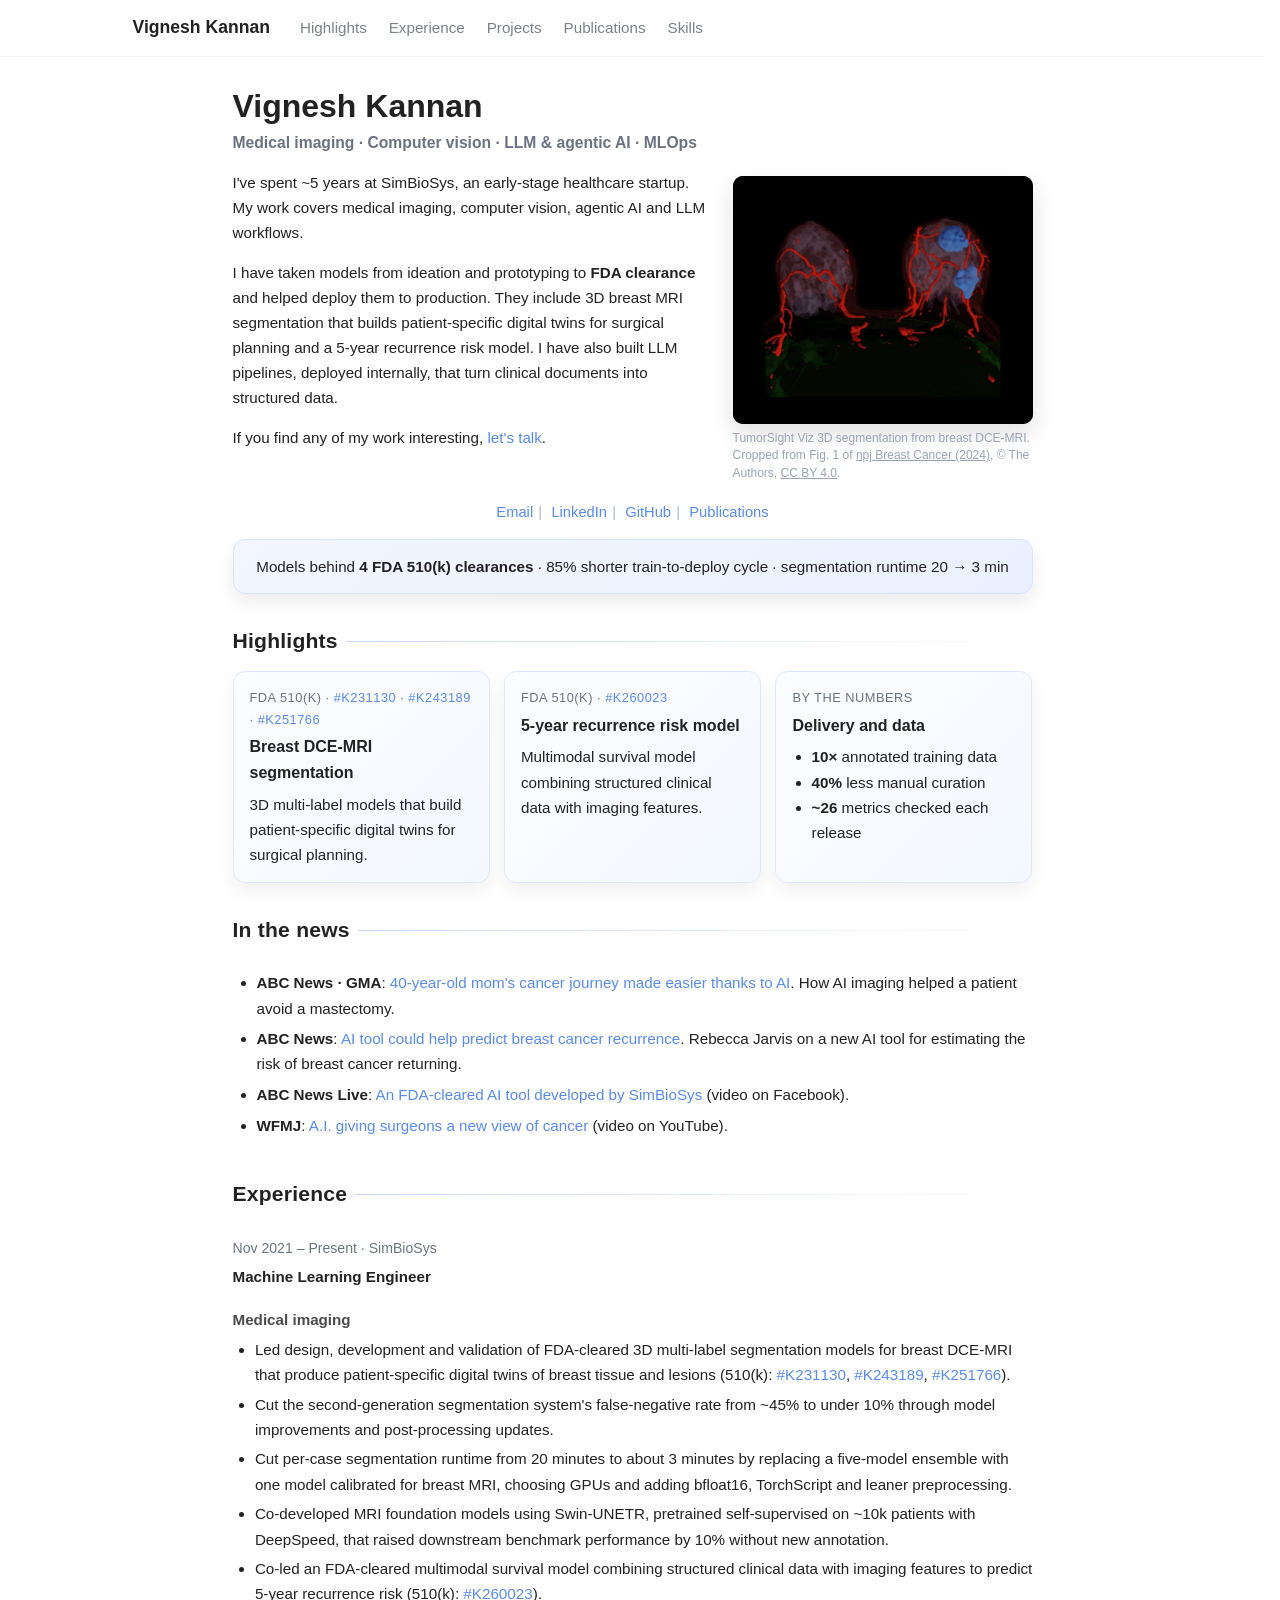
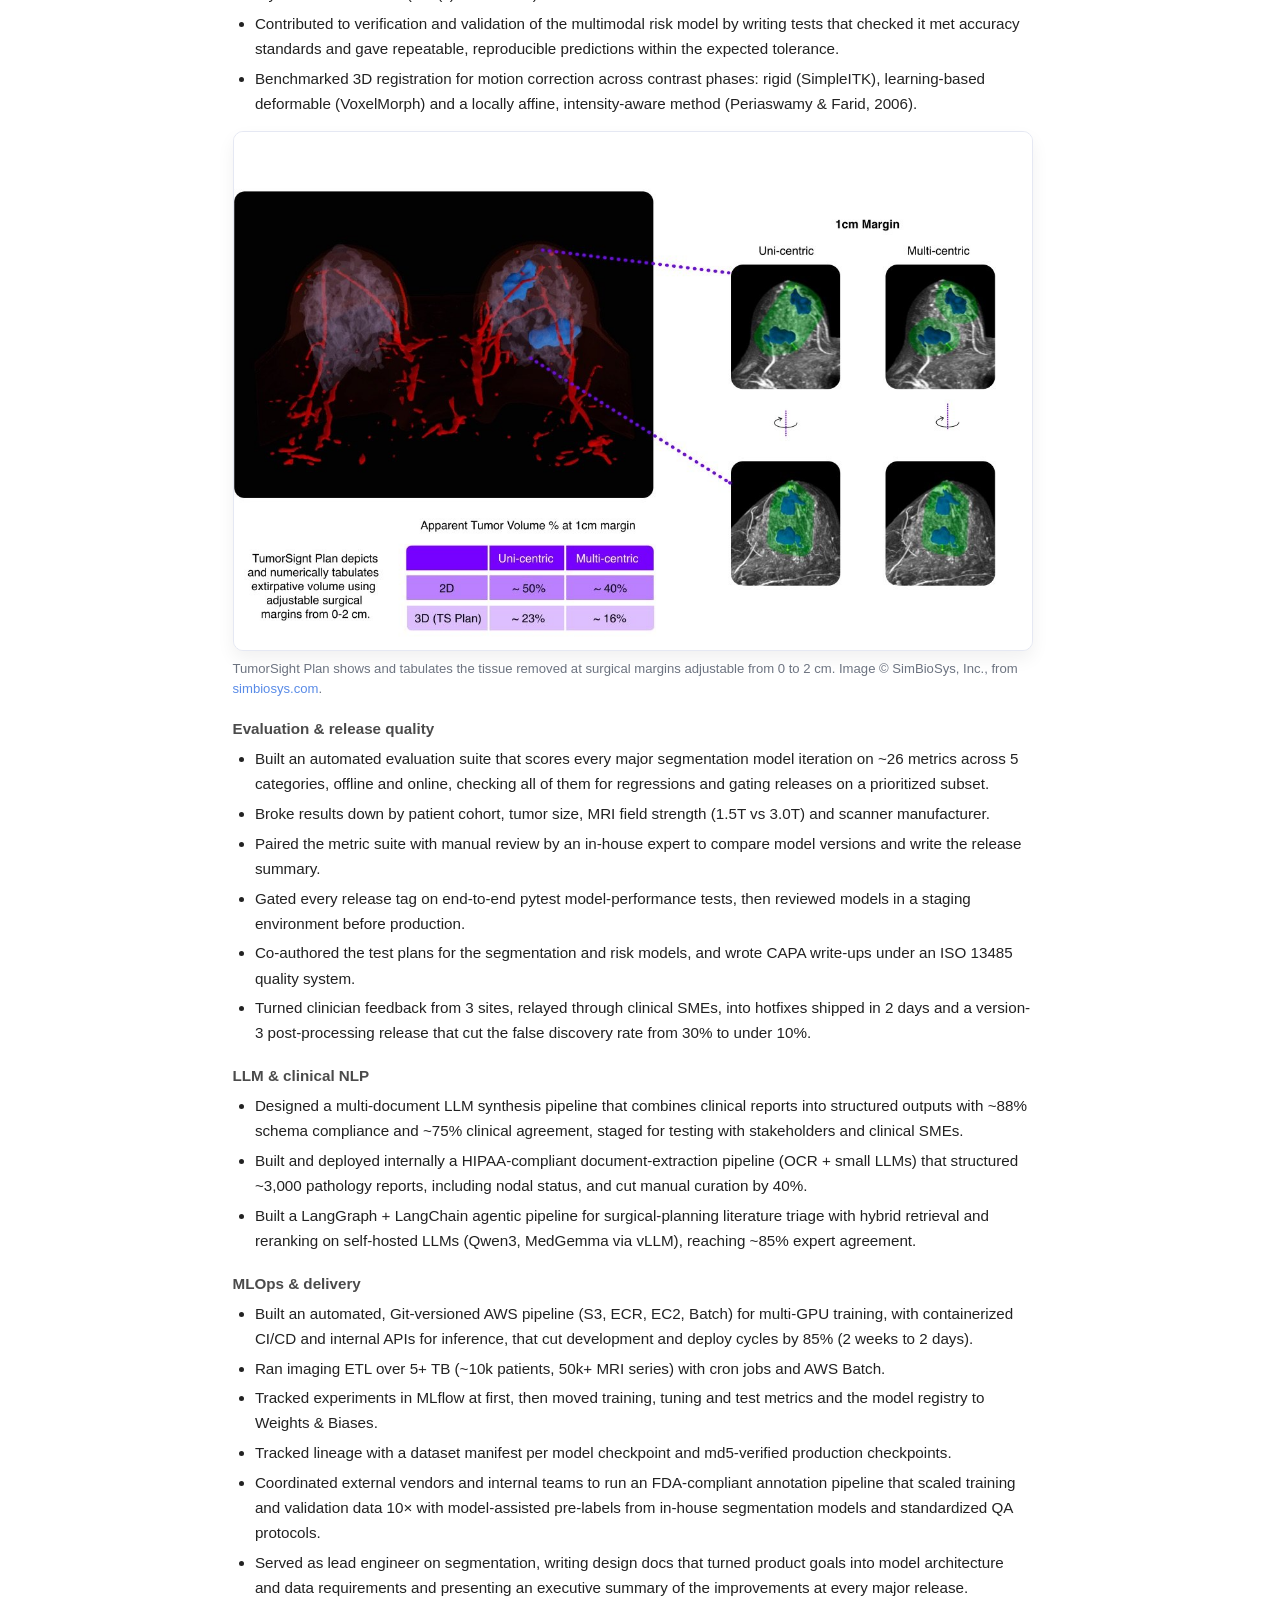
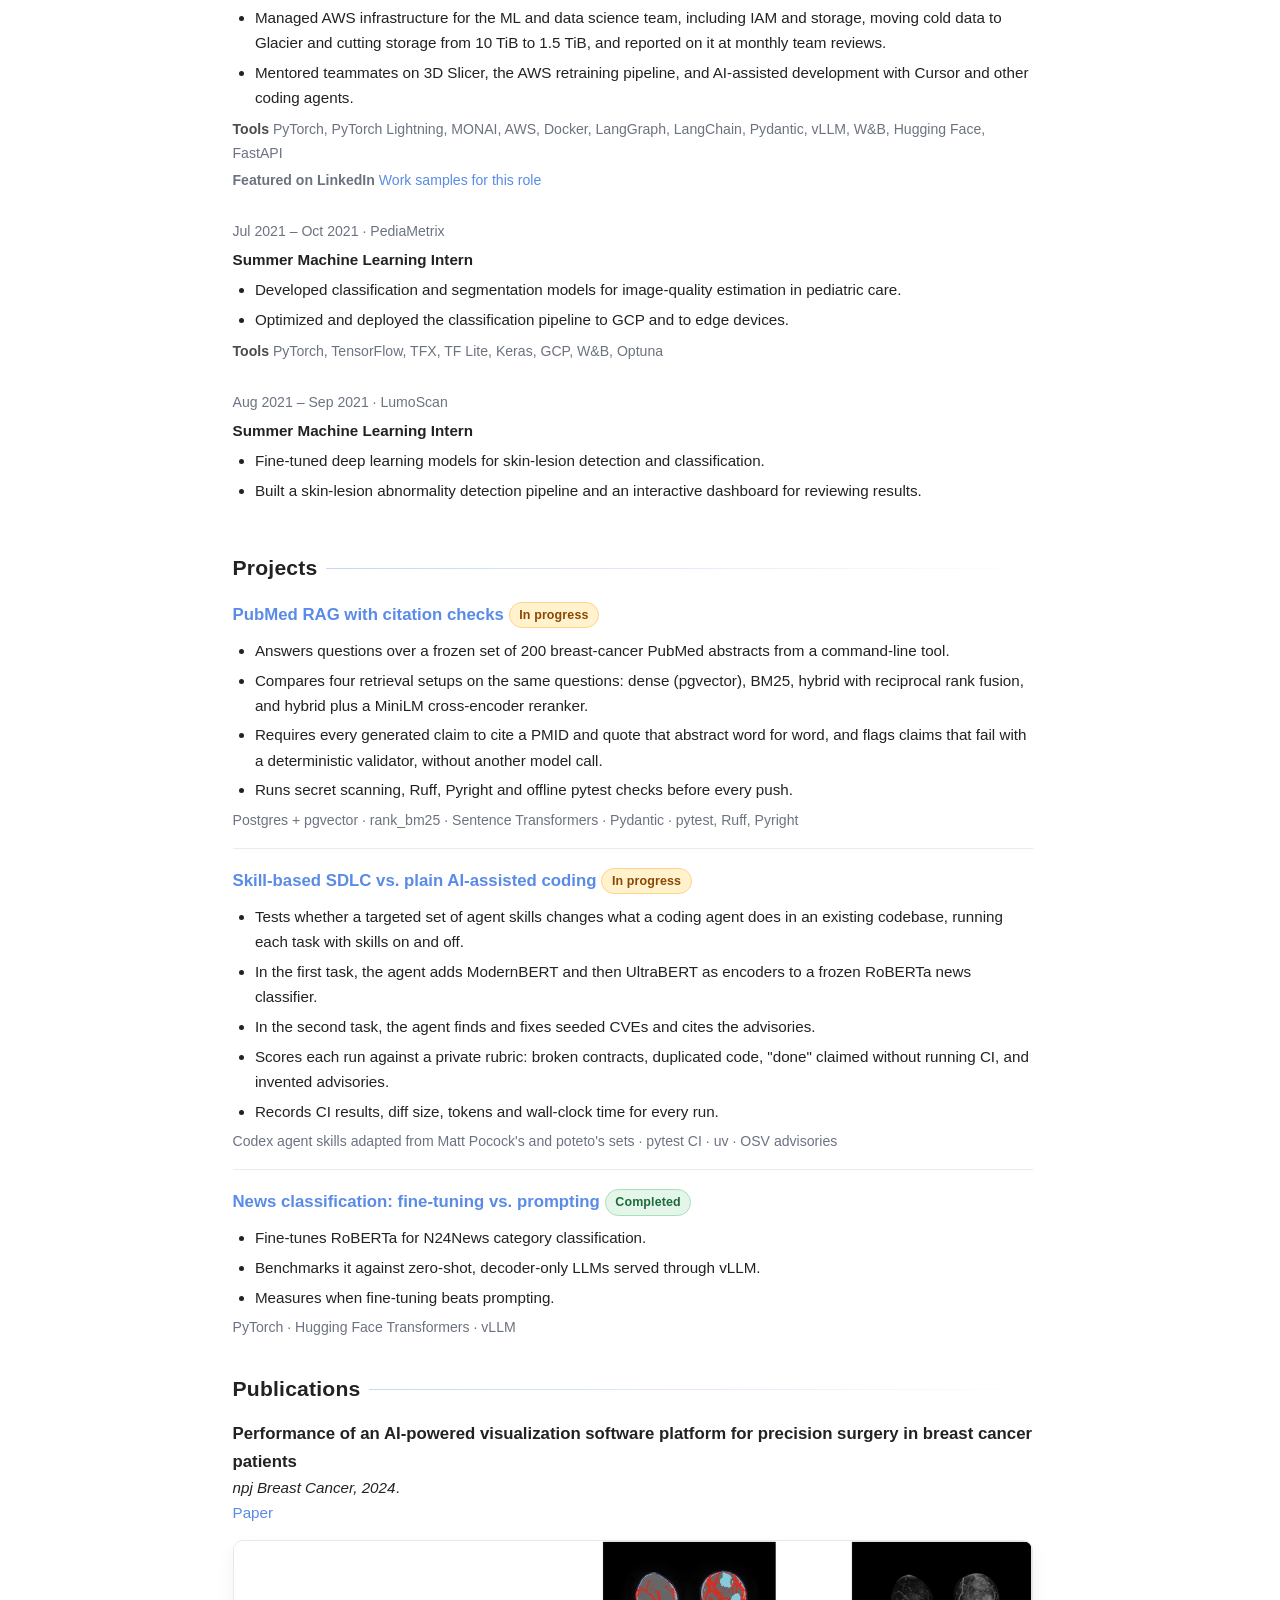
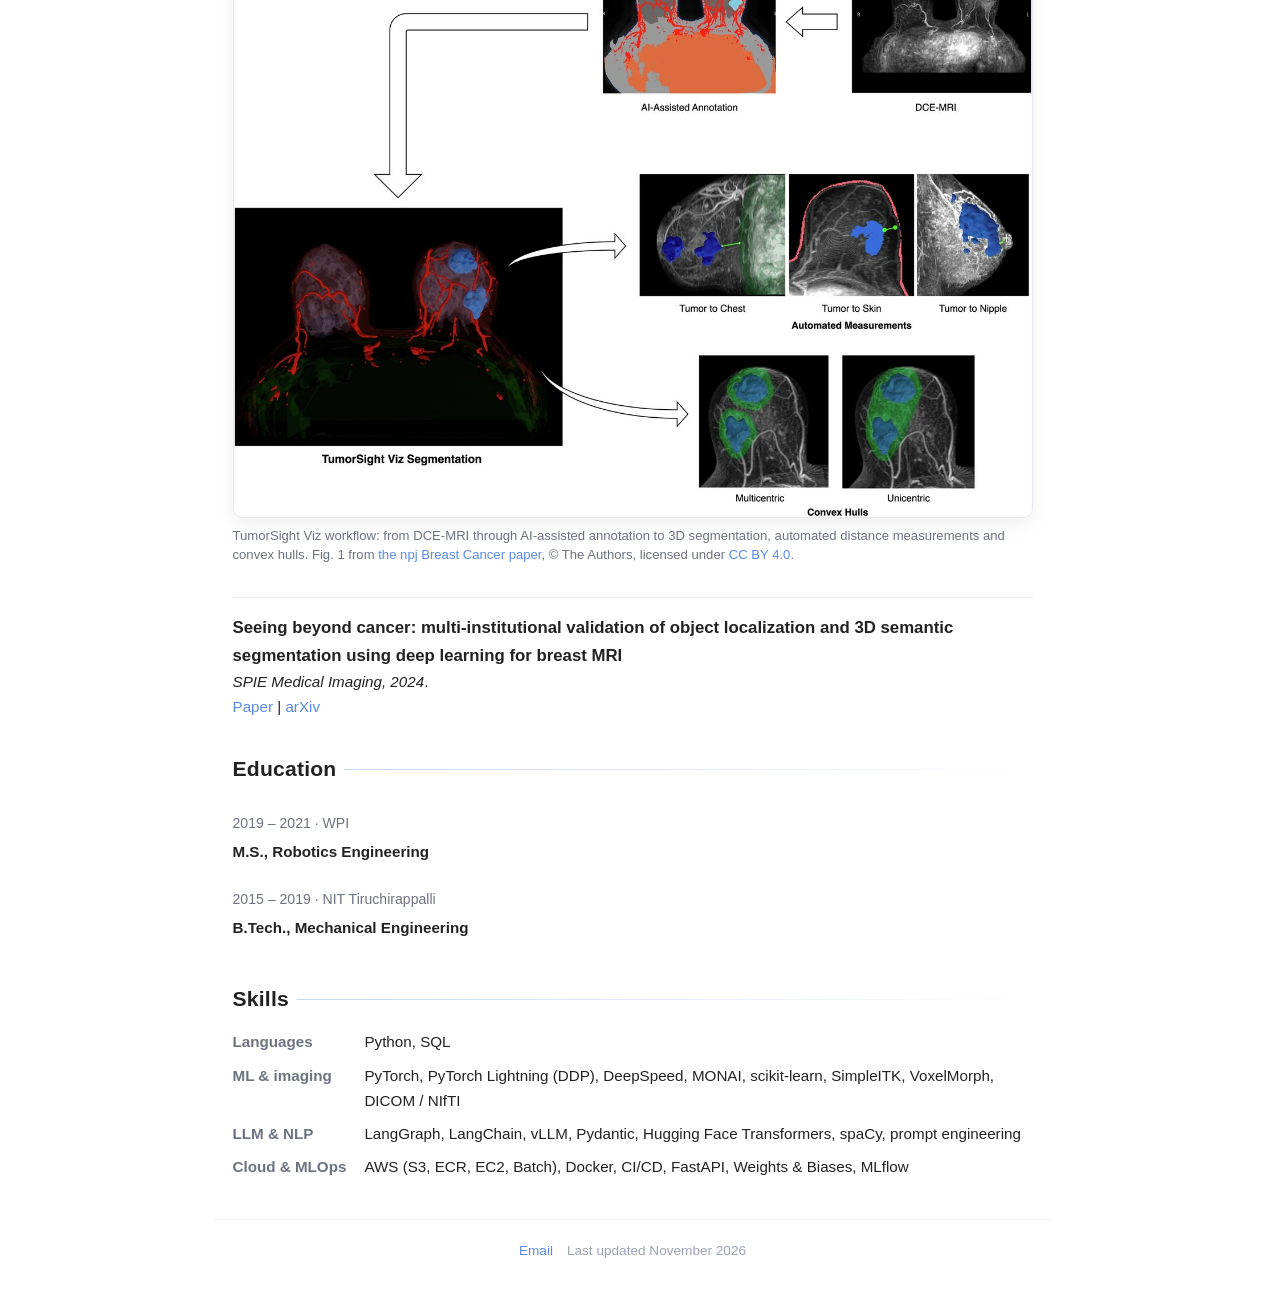
==== commit d8b30e85: "Align site claims with the resume bullet bank Fix figures and status wording that contradicted the b" ====
--- a/index.html
+++ b/index.html
@@ -4,255 +4,212 @@
 <meta charset="utf-8">
 <meta name="viewport" content="width=device-width, initial-scale=1, viewport-fit=cover">
 <title>Vignesh Kannan · AI/ML Engineer</title>
-<meta name="description" content="AI/ML engineer who has taken medical imaging and clinical LLM models from prototype to FDA clearance and production.">
+<meta name="description" content="AI/ML engineer who has taken medical imaging models from prototype to FDA clearance and production, and built clinical LLM pipelines deployed internally.">
 <meta property="og:title" content="Vignesh Kannan · AI/ML Engineer">
 <meta property="og:description" content="Medical imaging, computer vision, agentic AI and LLM workflows. Models behind four FDA 510(k) clearances.">
-<style>html{-webkit-text-size-adjust:100%}body{margin:0}img{max-width:100%}
-/* defensive defaults (defensivecss.dev) */
-html{scrollbar-gutter:stable}
-img{height:auto}
-p,li,dd,figcaption,h1,h2,h3,h4{overflow-wrap:break-word}
-.hero-in>*,.chapters>*,.k-list>*,.readout>*,.news>*,.role-head>*,.skills>*{min-width:0}
-.hero nav a,.k,.news a{min-width:0}
-.hero nav a{min-height:40px;display:inline-flex;align-items:center}
-/* scroll chapters: one experience area per screen, sticky rail with progress */
-.chapters{display:grid;grid-template-columns:minmax(140px,max-content) minmax(0,1fr);gap:36px;margin-top:8px}
-.rail{align-self:start;display:flex;flex-direction:column;padding-left:16px;--p:0}
-.rail::before,.rail::after{content:"";position:absolute;left:0;top:0;width:2px;border-radius:2px}
-.rail::before{height:100%;background:var(--rule)}
-.rail::after{height:calc(var(--p) * 100%);background:var(--teal)}
-.rail a{position:relative;padding:9px 0;color:var(--muted);text-decoration:none;font:500 13px/1.3 var(--body)}
-.rail a.on{color:var(--ink);font-weight:600}
-.rail a:hover{color:var(--ink)}
-.chapter{min-height:78vh;min-height:78svh;display:flex;flex-direction:column;justify-content:center;gap:18px;padding-block:28px;scroll-margin-top:24px}
-.chapter-title{font-family:var(--display);font-size:clamp(1.9rem,4.4vw,2.8rem);font-weight:800;letter-spacing:-.025em;line-height:1.05;margin:0}
-.chapter-title::after{content:"";display:block;width:48px;height:3px;background:var(--sage);border-radius:2px;margin-top:14px}
-.chapter li{font-size:1.02rem}
-@media (max-width:760px){.chapters{grid-template-columns:1fr;gap:0}.rail{display:none}.chapter{min-height:auto;padding-block:36px}}
-@media (min-height:520px){.rail{position:sticky;top:calc(env(safe-area-inset-top,0px) + 40px)}}
-/* reveal: only when JS is running and motion is allowed */
-.reveal-ready .chapter-title{opacity:0;transform:translateX(-28px);transition:opacity .7s ease,transform .7s cubic-bezier(.2,.7,.2,1)}
-.reveal-ready .chapter li,.reveal-ready .chapter .fig{opacity:0;transform:translateY(18px);transition:opacity .6s ease,transform .6s cubic-bezier(.2,.7,.2,1);transition-delay:calc(.15s + var(--i,0) * .07s)}
-.reveal-ready .chapter.in .chapter-title,.reveal-ready .chapter.in li,.reveal-ready .chapter.in .fig{opacity:1;transform:none}
-.reveal-ready .reveal{opacity:0;transform:translateY(24px);transition:opacity .7s ease,transform .7s cubic-bezier(.2,.7,.2,1)}
-.reveal-ready .reveal.in{opacity:1;transform:none}
-</style>
-<link rel="preconnect" href="https://fonts.googleapis.com">
-<link rel="stylesheet" href="https://fonts.googleapis.com/css2?family=Bricolage+Grotesque:opsz,wght@12..96,400;12..96,600;12..96,800&family=IBM+Plex+Sans:wght@400;500;600&family=IBM+Plex+Mono:wght@400;500&display=swap">
 <style>
-/* Layout: deep-teal hero band with the digital-twin image, clearance tickets overlapping its lower edge,
-   then a 760px reading column. Faint concentric rings in the hero echo an MRI slice. */
-:root{
-  --paper:#FBFCFC; --deep:#0F3D3E; --teal:#14746F; --sage:#8EB69B;
-  --ink:#0F3D3E; --muted:#4A6766; --rule:#D9E5E0; --tint:#EAF2ED; --card:#FFFFFF;
-  --link:#14746F; --hero-bg:#0F3D3E; --hero-ink:#FBFCFC; --hero-muted:#B9D3C3;
-  --display:"Bricolage Grotesque","Helvetica Neue",Arial,sans-serif;
-  --body:"IBM Plex Sans",system-ui,-apple-system,"Segoe UI",sans-serif;
-  --mono:"IBM Plex Mono",ui-monospace,Menlo,monospace;
-}
-@media (prefers-color-scheme: dark){:root:not([data-theme="light"]){
-  --paper:#0A2627; --ink:#E9F1EC; --muted:#A3BFB1; --rule:#1E4A4A; --tint:#12403F; --card:#0F3D3E;
-  --link:#8EB69B; --hero-bg:#0F3D3E; --hero-ink:#FBFCFC; --hero-muted:#A3BFB1; color-scheme:dark}}
-:root[data-theme="dark"]{
-  --paper:#0A2627; --ink:#E9F1EC; --muted:#A3BFB1; --rule:#1E4A4A; --tint:#12403F; --card:#0F3D3E;
-  --link:#8EB69B; --hero-bg:#0F3D3E; --hero-ink:#FBFCFC; --hero-muted:#A3BFB1; color-scheme:dark}
-
-body{background:var(--paper,#FBFCFC);color:var(--ink,#0F3D3E);font:16px/1.65 var(--body)}
-a{color:var(--link,#14746F);text-underline-offset:3px;text-decoration-thickness:1px}
-a:hover{text-decoration-thickness:2px}
-a:focus-visible{outline:2px solid var(--sage);outline-offset:3px;border-radius:3px}
-h1,h2,h3{font-family:var(--display);text-wrap:balance;margin:0}
-.col{max-width:760px;margin:0 auto;padding-left:max(16px,env(safe-area-inset-left,0px));padding-right:max(16px,env(safe-area-inset-right,0px))}
-
-/* hero */
-.hero{background:var(--hero-bg,#0F3D3E);color:var(--hero-ink,#FBFCFC);position:relative;overflow:hidden}
-.hero::before{content:"";position:absolute;right:-180px;top:-160px;width:620px;height:620px;border-radius:50%;
-  background:repeating-radial-gradient(circle, transparent 0 22px, rgba(142,182,155,.13) 22px 23px) no-repeat;pointer-events:none}
-.hero-in{max-width:1000px;container-type:inline-size;margin:0 auto;padding-block:64px 104px;padding-left:max(16px,env(safe-area-inset-left,0px));padding-right:max(16px,env(safe-area-inset-right,0px));
-  display:grid;grid-template-columns:repeat(auto-fit,minmax(min(100%,300px),1fr));gap:clamp(28px,5vw,48px);align-items:center;position:relative}
-.eyebrow{font:500 12px/1.3 var(--mono);letter-spacing:.1em;text-transform:uppercase;color:var(--sage)}
-.hero h1{font-size:clamp(1.9rem,7vw,3.5rem);overflow-wrap:anywhere;font-weight:800;line-height:.98;letter-spacing:-.03em;margin-top:14px}
-.focus{list-style:none;padding:0;margin:18px 0 0;display:flex;flex-wrap:wrap;gap:8px}
-.focus li{font:500 12px/1 var(--mono);letter-spacing:.06em;text-transform:uppercase;color:var(--hero-bg);background:var(--sage);padding:7px 10px;border-radius:6px;max-width:none}
-.hero .lede{font-size:1.15rem;line-height:1.55;max-width:46ch;margin:18px 0 0;color:var(--hero-ink)}
-.hero .lede + .lede{margin-top:12px}
-.hero .cta{font-weight:500}
-.hero .cta a{color:var(--sage)}
-.hero .lede strong{color:var(--sage);font-weight:600}
-.hero nav{display:flex;flex-wrap:wrap;gap:10px;margin-top:26px}
-.hero nav a{color:var(--hero-ink);text-decoration:none;font:500 14px/1 var(--body);padding:10px 14px;border:1px solid rgba(142,182,155,.45);border-radius:999px}
-.hero nav a:hover{background:rgba(142,182,155,.16)}
-.twin{margin:0 auto;width:100%;max-width:340px;display:flex;flex-direction:column;gap:8px}
-.frame{max-width:100%;overflow:hidden;position:relative}
-.twin .frame{aspect-ratio:726/600;border-radius:14px;background:#000000;border:1px solid rgba(142,182,155,.4)}
-.twin img{width:100%;height:100%;object-fit:contain;display:block}
-.twin figcaption{font-size:.8rem;line-height:1.45;color:var(--hero-muted)}
-.twin figcaption a{color:var(--hero-muted)}
-@media (max-width:720px){.hero-in{padding-block:48px 96px}}
-
-/* clearance tickets */
-.tickets{margin-top:-64px;position:relative}
-.tickets-card{background:var(--card);border:1px solid var(--rule);border-radius:14px;padding:20px;display:flex;flex-direction:column;gap:16px;box-shadow:0 18px 40px -28px rgba(15,61,62,.55)}
-.label{font:500 12px/1.3 var(--mono);letter-spacing:.1em;text-transform:uppercase;color:var(--muted)}
-.k-list{display:grid;grid-template-columns:repeat(auto-fit,minmax(min(100%,150px),1fr));gap:10px}
-.k{display:flex;flex-direction:column;gap:6px;padding:12px 14px;border-radius:10px;background:var(--tint);text-decoration:none;color:var(--ink);border-left:3px solid var(--sage)}
-.k b{font:500 15px/1.2 var(--mono);color:var(--link)}
-.k small{font-size:.8rem;color:var(--muted);line-height:1.35}
-.k:hover b{text-decoration:underline}
-.readout{display:grid;grid-template-columns:repeat(auto-fit,minmax(min(100%,120px),1fr));row-gap:14px;border-top:1px dashed var(--rule);padding-top:14px}
-.readout div{padding:0 12px;border-left:1px solid var(--rule);display:flex;flex-direction:column;gap:2px}
-.readout div:first-child{border-left:0;padding-left:0}
-.readout b{font:600 1.25rem/1.15 var(--display);color:var(--ink);font-variant-numeric:tabular-nums}
-.readout span{font-size:.8rem;color:var(--muted);line-height:1.35}
-@media (max-width:640px){.readout div{border-left:0;padding-left:0}}
-
-/* sections */
-main{display:flex;flex-direction:column;gap:64px;padding-block:64px 80px}
-section{display:flex;flex-direction:column;gap:22px}
-section>h2{font-size:1.7rem;font-weight:800;letter-spacing:-.02em;display:flex;align-items:center;gap:12px}
-section>h2::after{content:"";flex:1;height:1px;background:var(--rule)}
-.role{display:flex;flex-direction:column;gap:12px}
-.role-head{display:flex;flex-wrap:wrap;justify-content:space-between;align-items:baseline;gap:4px 16px}
-.role-head h3{font-size:1.15rem;font-weight:600;min-width:0}
-.role-head h3 span{color:var(--muted);font-weight:400}
-.when{font:400 13px/1.4 var(--mono);color:var(--muted);font-variant-numeric:tabular-nums}
-.group-unused{align-self:flex-start;font:500 11px/1 var(--mono);letter-spacing:.1em;text-transform:uppercase;color:var(--ink);background:var(--tint);border:1px solid var(--rule);padding:6px 9px;border-radius:999px;margin-top:10px}
-ul{margin:0;padding-left:1.1em;display:flex;flex-direction:column;gap:8px}
-li{max-width:68ch}
-li::marker{color:var(--sage)}
-.tools{font-size:.88rem;color:var(--muted);margin:0}
-.tools b{font-weight:500;color:var(--ink)}
-.roles{display:flex;flex-direction:column;gap:36px}
-
-.item{display:flex;flex-direction:column;gap:6px}
-.item h3{font-size:1.08rem;font-weight:600;display:flex;flex-wrap:wrap;align-items:center;gap:8px}
-.item h3 > a{min-width:0}
-.tag{font:500 11px/1 var(--mono);letter-spacing:.06em;text-transform:uppercase;padding:4px 7px;border-radius:4px;background:var(--tint);color:var(--muted)}
-.item p{margin:0;max-width:68ch}
-.item ul{margin-top:2px}
-.meta{font-size:.9rem;color:var(--muted)}
-
-.fig{margin:0;display:flex;flex-direction:column;gap:10px}
-.fig .frame{aspect-ratio:1400/1010;border-radius:12px;border:1px solid var(--rule);background:var(--tint)}
-.fig img{width:100%;height:100%;object-fit:contain;display:block;background:#FFFFFF}
-.fig .frame.plan{aspect-ratio:1240/805}
-.fig figcaption{font-size:.85rem;color:var(--muted);line-height:1.5}
-
-.news{display:grid;grid-template-columns:repeat(auto-fit,minmax(min(100%,260px),1fr));gap:12px}
-.news a{display:flex;flex-direction:column;gap:6px;padding:16px;border-radius:12px;border:1px solid var(--rule);background:var(--card);text-decoration:none;color:var(--ink)}
-.news a:hover{border-color:var(--sage)}
-.news .src{font:500 11px/1 var(--mono);letter-spacing:.1em;text-transform:uppercase;color:var(--link)}
-.news b{font-weight:600;line-height:1.35}
-.news small{color:var(--muted);font-size:.85rem}
-
-.edu{display:flex;flex-direction:column;gap:10px}
-.skills{display:grid;grid-template-columns:minmax(0,max-content) minmax(0,1fr);gap:10px 18px;margin:0}
-.skills dt{font:500 13px/1.65 var(--mono);color:var(--muted)}
+/* Style follows the academicpages homepage of RikiyaT.github.io: white page, thin masthead,
+   system sans-serif, blue links, section headings with a fading rule, cards with soft gradients. */
+html{-webkit-text-size-adjust:100%;scrollbar-gutter:stable;background:#fff}
+body{margin:0;background:#fff;color:#222;font:16px/1.65 -apple-system,".SFNSText-Regular","San Francisco",Roboto,"Segoe UI","Helvetica Neue",Arial,sans-serif}
+img{max-width:100%;height:auto}
+p,li,dd,dt,figcaption,h1,h2,h3,h4{overflow-wrap:break-word}
+.quick-links>*,.achievement-list>*,.skills>*,.masthead-in>*{min-width:0}
+a{color:#598BE7;text-decoration:none}
+a:hover,a:focus{text-decoration:underline}
+a:focus-visible{outline:2px solid #598BE7;outline-offset:2px;border-radius:3px}
+h1,h2,h3,h4{text-wrap:balance}
+.col{max-width:800px;margin:0 auto;padding-left:max(20px,env(safe-area-inset-left,0px));padding-right:max(20px,env(safe-area-inset-right,0px))}
+
+/* masthead */
+.masthead{background:#fff;border-bottom:1px solid #f2f3f3;z-index:10}
+@media (min-height:520px){.masthead{position:sticky;top:0}}
+.masthead-in{max-width:1000px;margin:0 auto;padding:12px max(20px,env(safe-area-inset-right,0px)) 12px max(20px,env(safe-area-inset-left,0px));display:flex;flex-wrap:wrap;align-items:baseline;gap:4px 22px;font-size:.95rem}
+.masthead a{color:#7a8288;min-height:32px;display:inline-flex;align-items:center}
+.masthead a:hover{color:#494e52;text-decoration:none}
+.masthead .site-title{color:#222;font-weight:700;font-size:1.1rem;margin-right:8px}
+section[id]{scroll-margin-top:72px}
+@media (max-width:520px){section[id]{scroll-margin-top:110px}}
+
+/* page */
+main{padding-block:12px 40px;font-size:.95rem;line-height:1.65}
+.hero-title{font-size:2rem;line-height:1.2;margin:1.1rem 0 .3rem}
+.hero-subtitle{color:#6c7380;font-size:.98rem;font-weight:600;margin:0 0 .9rem}
+.about-photo{float:right;width:clamp(220px,32vw,300px);margin:6px 0 12px 22px}
+.about-photo .frame{aspect-ratio:726/600;border-radius:10px;overflow:hidden;background:#000;box-shadow:0 10px 24px rgba(0,0,0,.12)}
+.about-photo img{width:100%;height:100%;object-fit:contain;display:block}
+.about-photo figcaption{font-size:.75rem;line-height:1.45;color:#9aa3b5;margin-top:6px}
+.about-photo figcaption a{color:#9aa3b5;text-decoration:underline}
+@media (max-width:700px){.about-photo{float:none;margin:8px auto 16px;max-width:300px}}
+main p{margin:0 0 .9rem}
+.intro-end{clear:both}
+.quick-links{margin:.4em 0 1em;font-size:.92rem;color:#4b4b4b;text-align:center}
+.quick-links .divider{color:#b0b7c3;margin:0 .35em}
+.highlight-card{background:linear-gradient(135deg,#f3f6ff 0%,#eaf0ff 100%);border:1px solid #d7e2ff;padding:14px 16px;border-radius:12px;box-shadow:0 8px 18px rgba(0,0,0,.08);margin:14px 0 18px;text-align:center;font-weight:500}
+
+.section-heading{font-size:1.32rem;letter-spacing:.01em;font-weight:700;margin:1.4em 0 .6em;display:flex;align-items:center;gap:.5rem}
+.section-heading::after{content:"";flex:1;height:1px;background:linear-gradient(90deg,rgba(89,139,231,.35),rgba(89,139,231,0))}
+
+/* highlights */
+.achievement-list{display:grid;grid-template-columns:repeat(auto-fit,minmax(min(100%,240px),1fr));gap:.9rem;margin:0 0 1.3rem}
+.achievement-card{background:linear-gradient(135deg,#fcfdff 0%,#f3f7ff 100%);border:1px solid #dfe7f8;border-radius:12px;box-shadow:0 8px 18px rgba(0,0,0,.06);padding:.95rem 1rem}
+.achievement__meta{font-size:.8rem;color:#6c7380;letter-spacing:.04em;text-transform:uppercase;margin-bottom:.28rem}
+.achievement__title{font-size:1rem;font-weight:700}
+.achievement-card p{margin:.32rem 0 0}
+.achievement-card ul{margin:.32rem 0 0;padding-left:1.2rem}
+
+/* news */
+.news-box{max-height:260px;overflow-y:auto;padding:2px 0;margin-bottom:18px}
+.news-box ul{list-style:disc;padding-left:1.5rem;margin:.5rem 0}
+.news-box li{margin-bottom:.35rem}
+
+/* experience, education */
+.entry-list{list-style:none;padding:0;margin:0}
+.entry{padding:.75rem 0}
+.entry__meta{font-size:.88rem;color:#6c7380;margin-bottom:.25rem;font-variant-numeric:tabular-nums}
+.entry__title{font-weight:700}
+.entry__group{font-size:.95rem;font-weight:700;color:#4b4b4b;margin:1.1rem 0 .3rem}
+.entry ul,.pub-item ul{margin:.3rem 0 .4rem;padding-left:1.4rem;list-style:disc}
+.entry li,.pub-item li{margin-bottom:.3rem}
+.entry .entry__meta.after{margin-top:.5rem}
+.entry .entry__meta.after b{font-weight:600;color:#4b4b4b}
+
+/* figures */
+.fig{margin:.9rem 0 1rem}
+.fig .frame{border-radius:10px;overflow:hidden;border:1px solid #e5e8f3;background:#fff;box-shadow:0 8px 18px rgba(0,0,0,.06)}
+.fig img{width:100%;display:block}
+.fig figcaption{font-size:.82rem;color:#6c7380;line-height:1.5;margin-top:.5rem}
+
+/* projects, publications */
+.pub-list{list-style:none;padding:0;margin:0}
+.pub-item{padding:0 0 1rem;margin-bottom:1rem;border-bottom:1px solid #e8ebf3}
+.pub-item:last-child{border-bottom:none;margin-bottom:.2rem;padding-bottom:.2rem}
+.pub-title{font-size:1.05rem;font-weight:700}
+.badge{display:inline-block;margin:.18rem 0 .3rem .3rem;padding:.12rem .6rem;border-radius:999px;font-size:.78rem;font-weight:700;letter-spacing:.01em;color:#8a4800;background:#fff2cd;border:1px solid #ffd487;vertical-align:middle}
+.badge.done{color:#1f6b3a;background:#e3f6e9;border-color:#a9dfbb}
+.pub-meta{font-size:.88rem;color:#6c7380}
+
+/* skills */
+.skills{display:grid;grid-template-columns:minmax(0,max-content) minmax(0,1fr);gap:8px 18px;margin:0}
+.skills dt{font-weight:600;color:#6c7380}
 .skills dd{margin:0}
 @media (max-width:520px){.skills{grid-template-columns:1fr;gap:2px}.skills dd{margin-bottom:10px}}
 
-footer{overflow-wrap:anywhere;border-top:1px solid var(--rule);padding-block:24px 40px;font-size:.9rem;color:var(--muted);display:flex;flex-wrap:wrap;justify-content:space-between;gap:8px}
-@media (prefers-reduced-motion:no-preference){.k,.news a,.hero nav a{transition:background .2s,border-color .2s}}
+footer{border-top:1px solid #f2f3f3;padding-block:20px 36px;font-size:.85rem;color:#9aa3b5;display:flex;flex-wrap:wrap;justify-content:center;gap:6px 14px;text-align:center}
 </style>
 </head>
 <body>
 
-<header class="hero">
-  <div class="hero-in">
-    <div>
-      <div class="eyebrow">AI / ML Engineer</div>
-      <h1>Vignesh Kannan</h1>
-      <p class="lede">I've spent ~5 years at SimBioSys, an early-stage healthcare startup. My work covers medical imaging, computer vision, agentic AI and LLM workflows.</p>
-      <p class="lede">I have taken models from ideation and prototyping to <strong>FDA clearance</strong> and helped deploy them to production. They include 3D breast MRI segmentation that builds patient-specific digital twins for surgical planning, a 5-year recurrence risk model, and LLM pipelines that turn clinical documents into structured data.</p>
-      <p class="lede cta">If you find any of my work interesting, <a href="mailto:gvkannan.work@gmail.com">let's talk</a>.</p>
-      <nav>
-        <a href="https://www.linkedin.com/in/vignesh-kannang/">LinkedIn</a>
-        <a href="https://github.com/gvkannan-explore">GitHub</a>
-        <a href="mailto:gvkannan.work@gmail.com">Email</a>
-        <a href="#publications">Publications</a>
-      </nav>
+<header class="masthead">
+  <nav class="masthead-in" aria-label="Site">
+    <a class="site-title" href="#top">Vignesh Kannan</a>
+    <a href="#highlights">Highlights</a>
+    <a href="#experience">Experience</a>
+    <a href="#projects">Projects</a>
+    <a href="#publications">Publications</a>
+    <a href="#skills">Skills</a>
+  </nav>
+</header>
+
+<main class="col" id="top">
+
+<h1 class="hero-title">Vignesh Kannan</h1>
+<div class="hero-subtitle">Medical imaging · Computer vision · LLM &amp; agentic AI · MLOps</div>
+<figure class="about-photo">
+  <div class="frame"><img src="assets/img/tumorsight-viz-3d.jpg" alt="3D rendering of both breasts from a DCE-MRI scan, with two tumors in blue, blood vessels in red and breast tissue in lavender"></div>
+  <figcaption>TumorSight Viz 3D segmentation from breast DCE-MRI. Cropped from Fig. 1 of <a href="https://doi.org/10.1038/s41523-024-00696-6">npj Breast Cancer (2024)</a>, © The Authors, <a href="https://creativecommons.org/licenses/by/4.0/">CC BY 4.0</a>.</figcaption>
+</figure>
+<p>I've spent ~5 years at SimBioSys, an early-stage healthcare startup. My work covers medical imaging, computer vision, agentic AI and LLM workflows.</p>
+<p>I have taken models from ideation and prototyping to <strong>FDA clearance</strong> and helped deploy them to production. They include 3D breast MRI segmentation that builds patient-specific digital twins for surgical planning and a 5-year recurrence risk model. I have also built LLM pipelines, deployed internally, that turn clinical documents into structured data.</p>
+<p>If you find any of my work interesting, <a href="mailto:gvkannan.work@gmail.com">let's talk</a>.</p>
+<div class="intro-end"></div>
+
+<div class="quick-links">
+  <a href="mailto:gvkannan.work@gmail.com">Email</a><span class="divider">|</span>
+  <a href="https://www.linkedin.com/in/vignesh-kannang/">LinkedIn</a><span class="divider">|</span>
+  <a href="https://github.com/gvkannan-explore">GitHub</a><span class="divider">|</span>
+  <a href="#publications">Publications</a>
+</div>
+
+<div class="highlight-card">Models behind <strong>4 FDA 510(k) clearances</strong> · 85% shorter train-to-deploy cycle · segmentation runtime 20 → 3 min</div>
+
+<section id="highlights">
+  <h2 class="section-heading">Highlights</h2>
+  <div class="achievement-list">
+    <div class="achievement-card">
+      <div class="achievement__meta">FDA 510(k) · <a href="https://www.accessdata.fda.gov/scripts/cdrh/cfdocs/cfpmn/pmn.cfm?ID=K231130">#K231130</a> · <a href="https://www.accessdata.fda.gov/scripts/cdrh/cfdocs/cfpmn/pmn.cfm?ID=K243189">#K243189</a> · <a href="https://www.accessdata.fda.gov/scripts/cdrh/cfdocs/cfpmn/pmn.cfm?ID=K251766">#K251766</a></div>
+      <div class="achievement__title">Breast DCE-MRI segmentation</div>
+      <p>3D multi-label models that build patient-specific digital twins for surgical planning.</p>
     </div>
-    <figure class="twin">
-      <div class="frame">
-        <img src="assets/img/tumorsight-viz-3d.jpg" alt="3D rendering of both breasts from a DCE-MRI scan, with two tumors in blue, blood vessels in red and breast tissue in lavender">
-      </div>
-      <figcaption>TumorSight Viz 3D segmentation from breast DCE-MRI. Cropped from Fig. 1 of <a href="https://doi.org/10.1038/s41523-024-00696-6">npj Breast Cancer (2024)</a>, © The Authors, <a href="https://creativecommons.org/licenses/by/4.0/">CC BY 4.0</a>.</figcaption>
-    </figure>
-  </div>
-</header>
-
-<div class="col tickets">
-  <div class="tickets-card">
-    <div class="label">FDA 510(k) clearances I built models for</div>
-    <div class="k-list">
-      <a class="k" href="https://www.accessdata.fda.gov/scripts/cdrh/cfdocs/cfpmn/pmn.cfm?ID=K231130"><b>#K231130</b><small>Breast DCE-MRI segmentation</small></a>
-      <a class="k" href="https://www.accessdata.fda.gov/scripts/cdrh/cfdocs/cfpmn/pmn.cfm?ID=K243189"><b>#K243189</b><small>Breast DCE-MRI segmentation</small></a>
-      <a class="k" href="https://www.accessdata.fda.gov/scripts/cdrh/cfdocs/cfpmn/pmn.cfm?ID=K251766"><b>#K251766</b><small>Breast DCE-MRI segmentation</small></a>
-      <a class="k" href="https://www.accessdata.fda.gov/scripts/cdrh/cfdocs/cfpmn/pmn.cfm?ID=K260023"><b>#K260023</b><small>5-year recurrence risk model</small></a>
+    <div class="achievement-card">
+      <div class="achievement__meta">FDA 510(k) · <a href="https://www.accessdata.fda.gov/scripts/cdrh/cfdocs/cfpmn/pmn.cfm?ID=K260023">#K260023</a></div>
+      <div class="achievement__title">5-year recurrence risk model</div>
+      <p>Multimodal survival model combining structured clinical data with imaging features.</p>
     </div>
-    <div class="readout">
-      <div><b>85%</b><span>shorter train-to-deploy cycle</span></div>
-      <div><b>10×</b><span>annotated training data</span></div>
-      <div><b>40%</b><span>less manual curation</span></div>
-      <div><b>20 → 3 min</b><span>segmentation runtime</span></div>
-      <div><b>~26</b><span>metrics gate each release</span></div>
+    <div class="achievement-card">
+      <div class="achievement__meta">By the numbers</div>
+      <div class="achievement__title">Delivery and data</div>
+      <ul>
+        <li><strong>10×</strong> annotated training data</li>
+        <li><strong>40%</strong> less manual curation</li>
+        <li><strong>~26</strong> metrics checked each release</li>
+      </ul>
     </div>
   </div>
-</div>
-
-<main class="col">
+</section>
+
+<section id="news">
+  <h2 class="section-heading">In the news</h2>
+  <div class="news-box">
+    <ul>
+      <li><strong>ABC News · GMA</strong>: <a href="https://abcnews.com/GMA/Wellness/40-year-moms-cancer-journey-made-easier-ai/story?id=126682821">40-year-old mom's cancer journey made easier thanks to AI</a>. How AI imaging helped a patient avoid a mastectomy.</li>
+      <li><strong>ABC News</strong>: <a href="https://abcnews.com/video/137283451/">AI tool could help predict breast cancer recurrence</a>. Rebecca Jarvis on a new AI tool for estimating the risk of breast cancer returning.</li>
+      <li><strong>ABC News Live</strong>: <a href="https://www.facebook.com/ABCNewsLive/videos/an-fda-cleared-artificial-intelligence-tool-developed-by-simbiosys-helped-40-yea/819977064324505/">An FDA-cleared AI tool developed by SimBioSys</a> (video on Facebook).</li>
+      <li><strong>WFMJ</strong>: <a href="https://www.youtube.com/watch?v=ZENsz0pHIkQ">A.I. giving surgeons a new view of cancer</a> (video on YouTube).</li>
+    </ul>
+  </div>
+</section>
 
 <section id="experience">
-  <h2>Experience</h2>
-  <div class="roles">
-    <div class="role">
-      <div class="role-head"><h3>Machine Learning Engineer <span>· SimBioSys</span></h3><span class="when">Nov 2021 – Present</span></div>
-
-      <div class="chapters">
-        <nav class="rail" aria-label="Experience areas">
-          <a href="#imaging">Medical imaging</a>
-          <a href="#evaluation">Evaluation &amp; release quality</a>
-          <a href="#llm">LLM &amp; clinical NLP</a>
-          <a href="#mlops">MLOps &amp; delivery</a>
-        </nav>
-        <div class="chapter-list">
-        <section class="chapter" id="imaging">
-          <h4 class="chapter-title">Medical imaging</h4>
+  <h2 class="section-heading">Experience</h2>
+  <ul class="entry-list">
+    <li class="entry">
+      <div class="entry__meta">Nov 2021 – Present · SimBioSys</div>
+      <div class="entry__title">Machine Learning Engineer</div>
+
+      <h3 class="entry__group">Medical imaging</h3>
       <ul>
         <li>Led design, development and validation of FDA-cleared 3D multi-label segmentation models for breast DCE-MRI that produce patient-specific digital twins of breast tissue and lesions (510(k): <a href="https://www.accessdata.fda.gov/scripts/cdrh/cfdocs/cfpmn/pmn.cfm?ID=K231130">#K231130</a>, <a href="https://www.accessdata.fda.gov/scripts/cdrh/cfdocs/cfpmn/pmn.cfm?ID=K243189">#K243189</a>, <a href="https://www.accessdata.fda.gov/scripts/cdrh/cfdocs/cfpmn/pmn.cfm?ID=K251766">#K251766</a>).</li>
         <li>Cut the second-generation segmentation system's false-negative rate from ~45% to under 10% through model improvements and post-processing updates.</li>
-        <li>Replaced a five-model segmentation ensemble with one model calibrated for breast MRI and the cancers found in it, which cut runtime from 20 minutes to about 3 minutes.</li>
-        <li>Built MRI foundation models using Swin-UNETR, pretrained self-supervised on ~10k patients with DeepSpeed, that raised downstream segmentation and risk-stratification benchmarks by 10% without new annotation.</li>
+        <li>Cut per-case segmentation runtime from 20 minutes to about 3 minutes by replacing a five-model ensemble with one model calibrated for breast MRI, choosing GPUs and adding bfloat16, TorchScript and leaner preprocessing.</li>
+        <li>Co-developed MRI foundation models using Swin-UNETR, pretrained self-supervised on ~10k patients with DeepSpeed, that raised downstream benchmark performance by 10% without new annotation.</li>
         <li>Co-led an FDA-cleared multimodal survival model combining structured clinical data with imaging features to predict 5-year recurrence risk (510(k): <a href="https://www.accessdata.fda.gov/scripts/cdrh/cfdocs/cfpmn/pmn.cfm?ID=K260023">#K260023</a>).</li>
         <li>Contributed to verification and validation of the multimodal risk model by writing tests that checked it met accuracy standards and gave repeatable, reproducible predictions within the expected tolerance.</li>
         <li>Benchmarked 3D registration for motion correction across contrast phases: rigid (SimpleITK), learning-based deformable (VoxelMorph) and a locally affine, intensity-aware method (Periaswamy &amp; Farid, 2006).</li>
       </ul>
       <figure class="fig">
-        <div class="frame plan"><img src="assets/img/tumorsight-plan-margins.jpg" alt="TumorSight Plan: 3D breast rendering with two tumors, MRI views of 1 cm surgical margins for unicentric and multicentric cases, and a table of apparent tumor volume at a 1 cm margin in 2D versus 3D"></div>
+        <div class="frame"><img src="assets/img/tumorsight-plan-margins.jpg" alt="TumorSight Plan: 3D breast rendering with two tumors, MRI views of 1 cm surgical margins for unicentric and multicentric cases, and a table of apparent tumor volume at a 1 cm margin in 2D versus 3D"></div>
         <figcaption>TumorSight Plan shows and tabulates the tissue removed at surgical margins adjustable from 0 to 2 cm. Image © SimBioSys, Inc., from <a href="https://simbiosys.com">simbiosys.com</a>.</figcaption>
       </figure>
-        </section>
-        <section class="chapter" id="evaluation">
-          <h4 class="chapter-title">Evaluation &amp; release quality</h4>
-      <ul>
-        <li>Built an automated evaluation suite that scores every major segmentation model iteration on ~26 metrics across 5 categories, offline and online.</li>
-        <li>Broke results down by patient cohort, tumor size, nodal status, MRI field strength (1.5T vs 3.0T) and scanner manufacturer.</li>
+
+      <h3 class="entry__group">Evaluation &amp; release quality</h3>
+      <ul>
+        <li>Built an automated evaluation suite that scores every major segmentation model iteration on ~26 metrics across 5 categories, offline and online, checking all of them for regressions and gating releases on a prioritized subset.</li>
+        <li>Broke results down by patient cohort, tumor size, MRI field strength (1.5T vs 3.0T) and scanner manufacturer.</li>
         <li>Paired the metric suite with manual review by an in-house expert to compare model versions and write the release summary.</li>
         <li>Gated every release tag on end-to-end pytest model-performance tests, then reviewed models in a staging environment before production.</li>
         <li>Co-authored the test plans for the segmentation and risk models, and wrote CAPA write-ups under an ISO 13485 quality system.</li>
-        <li>Turned clinician feedback from 3 sites, relayed through clinical SMEs, into hotfixes shipped in 2 days and a false discovery rate cut from 30% to 11% across 3 releases.</li>
-      </ul>
-        </section>
-        <section class="chapter" id="llm">
-          <h4 class="chapter-title">LLM &amp; clinical NLP</h4>
-      <ul>
-        <li>Designed a multi-document LLM synthesis pipeline that combines clinical reports into structured outputs with ~88% schema compliance and ~75% clinical agreement, now in staging with clinician feedback.</li>
-        <li>Built a HIPAA-compliant document-extraction pipeline (OCR + small LLMs) that structured ~3,000 pathology reports and cut manual curation by 40%.</li>
+        <li>Turned clinician feedback from 3 sites, relayed through clinical SMEs, into hotfixes shipped in 2 days and a version-3 post-processing release that cut the false discovery rate from 30% to under 10%.</li>
+      </ul>
+
+      <h3 class="entry__group">LLM &amp; clinical NLP</h3>
+      <ul>
+        <li>Designed a multi-document LLM synthesis pipeline that combines clinical reports into structured outputs with ~88% schema compliance and ~75% clinical agreement, staged for testing with stakeholders and clinical SMEs.</li>
+        <li>Built and deployed internally a HIPAA-compliant document-extraction pipeline (OCR + small LLMs) that structured ~3,000 pathology reports, including nodal status, and cut manual curation by 40%.</li>
         <li>Built a LangGraph + LangChain agentic pipeline for surgical-planning literature triage with hybrid retrieval and reranking on self-hosted LLMs (Qwen3, MedGemma via vLLM), reaching ~85% expert agreement.</li>
       </ul>
-        </section>
-        <section class="chapter" id="mlops">
-          <h4 class="chapter-title">MLOps &amp; delivery</h4>
+
+      <h3 class="entry__group">MLOps &amp; delivery</h3>
       <ul>
         <li>Built an automated, Git-versioned AWS pipeline (S3, ECR, EC2, Batch) for multi-GPU training, with containerized CI/CD and internal APIs for inference, that cut development and deploy cycles by 85% (2 weeks to 2 days).</li>
         <li>Ran imaging ETL over 5+ TB (~10k patients, 50k+ MRI series) with cron jobs and AWS Batch.</li>
@@ -260,106 +217,106 @@
         <li>Tracked lineage with a dataset manifest per model checkpoint and md5-verified production checkpoints.</li>
         <li>Coordinated external vendors and internal teams to run an FDA-compliant annotation pipeline that scaled training and validation data 10× with model-assisted pre-labels from in-house segmentation models and standardized QA protocols.</li>
         <li>Served as lead engineer on segmentation, writing design docs that turned product goals into model architecture and data requirements and presenting an executive summary of the improvements at every major release.</li>
-        <li>Mentored teammates on AI-assisted development with Cursor and other coding-agent tools.</li>
-      </ul>
-        </section>
-        </div>
-      </div>
-      <p class="tools"><b>Tools</b> PyTorch, PyTorch Lightning, MONAI, AWS, Docker, LangGraph, LangChain, Pydantic, vLLM, W&amp;B, Hugging Face, FastAPI</p>
-      <p class="tools"><b>Featured on LinkedIn</b> <a href="https://www.linkedin.com/in/vignesh-kannang/overlay/Position/1883747230/treasury/?profileId=ACoAAB0HULoBV7qjsorENz1v4ssLEOjbSt0RyPM">Work samples for this role</a></p>
-    </div>
-
-    <div class="role">
-      <div class="role-head"><h3>Summer Machine Learning Intern <span>· PediaMetrix</span></h3><span class="when">Jul 2021 – Oct 2021</span></div>
+        <li>Managed AWS infrastructure for the ML and data science team, including IAM and storage, moving cold data to Glacier and cutting storage from 10 TiB to 1.5 TiB, and reported on it at monthly team reviews.</li>
+        <li>Mentored teammates on 3D Slicer, the AWS retraining pipeline, and AI-assisted development with Cursor and other coding agents.</li>
+      </ul>
+      <div class="entry__meta after"><b>Tools</b> PyTorch, PyTorch Lightning, MONAI, AWS, Docker, LangGraph, LangChain, Pydantic, vLLM, W&amp;B, Hugging Face, FastAPI</div>
+      <div class="entry__meta"><b>Featured on LinkedIn</b> <a href="https://www.linkedin.com/in/vignesh-kannang/overlay/Position/1883747230/treasury/?profileId=ACoAAB0HULoBV7qjsorENz1v4ssLEOjbSt0RyPM">Work samples for this role</a></div>
+    </li>
+
+    <li class="entry">
+      <div class="entry__meta">Jul 2021 – Oct 2021 · PediaMetrix</div>
+      <div class="entry__title">Summer Machine Learning Intern</div>
       <ul>
         <li>Developed classification and segmentation models for image-quality estimation in pediatric care.</li>
         <li>Optimized and deployed the classification pipeline to GCP and to edge devices.</li>
       </ul>
-      <p class="tools"><b>Tools</b> PyTorch, TensorFlow, TFX, TF Lite, Keras, GCP, W&amp;B, Optuna</p>
-    </div>
-
-    <div class="role">
-      <div class="role-head"><h3>Summer Machine Learning Intern <span>· LumoScan</span></h3><span class="when">Aug 2021 – Sep 2021</span></div>
+      <div class="entry__meta after"><b>Tools</b> PyTorch, TensorFlow, TFX, TF Lite, Keras, GCP, W&amp;B, Optuna</div>
+    </li>
+
+    <li class="entry">
+      <div class="entry__meta">Aug 2021 – Sep 2021 · LumoScan</div>
+      <div class="entry__title">Summer Machine Learning Intern</div>
       <ul>
         <li>Fine-tuned deep learning models for skin-lesion detection and classification.</li>
         <li>Built a skin-lesion abnormality detection pipeline and an interactive dashboard for reviewing results.</li>
       </ul>
-    </div>
-  </div>
-</section>
-
-<section id="news" class="reveal">
-  <h2>In the news</h2>
-  <div class="news">
-    <a href="https://abcnews.com/GMA/Wellness/40-year-moms-cancer-journey-made-easier-ai/story?id=126682821"><span class="src">ABC News · GMA</span><b>40-year-old mom's cancer journey made easier thanks to AI</b><small>How AI imaging helped a patient avoid a mastectomy.</small></a>
-    <a href="https://abcnews.com/video/137283451/"><span class="src">ABC News</span><b>AI tool could help predict breast cancer recurrence</b><small>Rebecca Jarvis on a new AI tool for estimating the risk of breast cancer returning.</small></a>
-    <a href="https://www.facebook.com/ABCNewsLive/videos/an-fda-cleared-artificial-intelligence-tool-developed-by-simbiosys-helped-40-yea/819977064324505/"><span class="src">ABC News Live</span><b>An FDA-cleared AI tool developed by SimBioSys</b><small>Video on Facebook.</small></a>
-    <a href="https://www.youtube.com/watch?v=ZENsz0pHIkQ"><span class="src">WFMJ</span><b>A.I. giving surgeons a new view of cancer</b><small>Video on YouTube.</small></a>
-  </div>
-</section>
-
-<section id="projects" class="reveal">
-  <h2>Projects</h2>
-  <div class="item">
-    <h3><a href="https://github.com/gvkannan-explore/rag-project">PubMed RAG with citation checks</a><span class="tag">In progress</span></h3>
-    <ul>
-      <li>Answers questions over a frozen set of 200 breast-cancer PubMed abstracts from a command-line tool.</li>
-      <li>Compares four retrieval setups on the same questions: dense (pgvector), BM25, hybrid with reciprocal rank fusion, and hybrid plus a MiniLM cross-encoder reranker.</li>
-      <li>Requires every generated claim to cite a PMID and quote that abstract word for word, and drops claims that fail without another model call.</li>
-      <li>Runs secret scanning, Ruff, Pyright and offline pytest checks before every push.</li>
-    </ul>
-    <p class="meta">Postgres + pgvector · rank_bm25 · Sentence Transformers · Pydantic · pytest, Ruff, Pyright</p>
-  </div>
-  <div class="item">
-    <h3><a href="https://github.com/gvkannan-explore/MultiLabel_N24/blob/t3/execute-a0-brownfield/plans/Skill-Based%20SDLC%20Brownfield%20Pilot.md">Skill-based SDLC vs. plain AI-assisted coding</a><span class="tag">In progress</span></h3>
-    <ul>
-      <li>Tests whether a targeted set of agent skills changes what a coding agent does in an existing codebase, running each task with skills on and off.</li>
-      <li>In the first task, the agent adds ModernBERT and then UltraBERT as encoders to a frozen RoBERTa news classifier.</li>
-      <li>In the second task, the agent finds and fixes seeded CVEs and cites the advisories.</li>
-      <li>Scores each run against a private rubric: broken contracts, duplicated code, "done" claimed without running CI, and invented advisories.</li>
-      <li>Records CI results, diff size, tokens and wall-clock time for every run.</li>
-    </ul>
-    <p class="meta">Codex agent skills adapted from Matt Pocock's and poteto's sets · pytest CI · uv · OSV advisories</p>
-  </div>
-  <div class="item">
-    <h3><a href="https://github.com/gvkannan-explore/MultiLabel_N24">News classification: fine-tuning vs. prompting</a><span class="tag">Completed</span></h3>
-    <ul>
-      <li>Fine-tunes RoBERTa for N24News category classification.</li>
-      <li>Benchmarks it against zero-shot, decoder-only LLMs served through vLLM.</li>
-      <li>Measures when fine-tuning beats prompting.</li>
-    </ul>
-    <p class="meta">PyTorch · Hugging Face Transformers · vLLM</p>
-  </div>
-</section>
-
-<section id="publications" class="reveal">
-  <h2>Publications</h2>
-  <div class="item">
-    <h3>Performance of an AI-powered visualization software platform for precision surgery in breast cancer patients</h3>
-    <p class="meta">npj Breast Cancer, 2024 · <a href="https://doi.org/10.1038/s41523-024-00696-6">Paper</a></p>
-  </div>
-  <figure class="fig">
-    <div class="frame">
-      <img src="assets/img/npj-breast-cancer-2024-fig1.jpg" alt="TumorSight Viz workflow: DCE-MRI, AI-assisted annotation, 3D segmentation, automated tumor-to-chest, skin and nipple measurements, and convex hulls for multicentric and unicentric disease">
-    </div>
-    <figcaption>TumorSight Viz workflow: from DCE-MRI through AI-assisted annotation to 3D segmentation, automated distance measurements and convex hulls. Fig. 1 from <a href="https://www.nature.com/articles/s41523-024-00696-6/figures/1">the npj Breast Cancer paper</a>, © The Authors, licensed under <a href="https://creativecommons.org/licenses/by/4.0/">CC BY 4.0</a>.</figcaption>
-  </figure>
-  <div class="item">
-    <h3>Seeing beyond cancer: multi-institutional validation of object localization and 3D semantic segmentation using deep learning for breast MRI</h3>
-    <p class="meta">SPIE Medical Imaging, 2024 · <a href="https://journals.spiedigitallibrary.org/conference-proceedings-of-spie/12927/129270H/Seeing-beyond-cancer--multi-institutional-validation-of-object-localization/10.1117/12.3009341.short">Paper</a> · <a href="https://arxiv.org/abs/2311.16213">arXiv</a></p>
-  </div>
-</section>
-
-<section id="education" class="reveal">
-  <h2>Education</h2>
-  <div class="edu">
-    <div class="role-head"><h3>M.S., Robotics Engineering <span>· WPI</span></h3><span class="when">2019 – 2021</span></div>
-    <div class="role-head"><h3>B.Tech., Mechanical Engineering <span>· NIT Tiruchirappalli</span></h3><span class="when">2015 – 2019</span></div>
-  </div>
-</section>
-
-<section id="skills" class="reveal">
-  <h2>Skills</h2>
+    </li>
+  </ul>
+</section>
+
+<section id="projects">
+  <h2 class="section-heading">Projects</h2>
+  <ol class="pub-list">
+    <li class="pub-item">
+      <span class="pub-title"><a href="https://github.com/gvkannan-explore/rag-project">PubMed RAG with citation checks</a></span><span class="badge">In progress</span>
+      <ul>
+        <li>Answers questions over a frozen set of 200 breast-cancer PubMed abstracts from a command-line tool.</li>
+        <li>Compares four retrieval setups on the same questions: dense (pgvector), BM25, hybrid with reciprocal rank fusion, and hybrid plus a MiniLM cross-encoder reranker.</li>
+        <li>Requires every generated claim to cite a PMID and quote that abstract word for word, and flags claims that fail with a deterministic validator, without another model call.</li>
+        <li>Runs secret scanning, Ruff, Pyright and offline pytest checks before every push.</li>
+      </ul>
+      <div class="pub-meta">Postgres + pgvector · rank_bm25 · Sentence Transformers · Pydantic · pytest, Ruff, Pyright</div>
+    </li>
+    <li class="pub-item">
+      <span class="pub-title"><a href="https://github.com/gvkannan-explore/MultiLabel_N24/blob/t3/execute-a0-brownfield/plans/Skill-Based%20SDLC%20Brownfield%20Pilot.md">Skill-based SDLC vs. plain AI-assisted coding</a></span><span class="badge">In progress</span>
+      <ul>
+        <li>Tests whether a targeted set of agent skills changes what a coding agent does in an existing codebase, running each task with skills on and off.</li>
+        <li>In the first task, the agent adds ModernBERT and then UltraBERT as encoders to a frozen RoBERTa news classifier.</li>
+        <li>In the second task, the agent finds and fixes seeded CVEs and cites the advisories.</li>
+        <li>Scores each run against a private rubric: broken contracts, duplicated code, "done" claimed without running CI, and invented advisories.</li>
+        <li>Records CI results, diff size, tokens and wall-clock time for every run.</li>
+      </ul>
+      <div class="pub-meta">Codex agent skills adapted from Matt Pocock's and poteto's sets · pytest CI · uv · OSV advisories</div>
+    </li>
+    <li class="pub-item">
+      <span class="pub-title"><a href="https://github.com/gvkannan-explore/MultiLabel_N24">News classification: fine-tuning vs. prompting</a></span><span class="badge done">Completed</span>
+      <ul>
+        <li>Fine-tunes RoBERTa for N24News category classification.</li>
+        <li>Benchmarks it against zero-shot, decoder-only LLMs served through vLLM.</li>
+        <li>Measures when fine-tuning beats prompting.</li>
+      </ul>
+      <div class="pub-meta">PyTorch · Hugging Face Transformers · vLLM</div>
+    </li>
+  </ol>
+</section>
+
+<section id="publications">
+  <h2 class="section-heading">Publications</h2>
+  <ol class="pub-list">
+    <li class="pub-item">
+      <span class="pub-title">Performance of an AI-powered visualization software platform for precision surgery in breast cancer patients</span><br>
+      <em>npj Breast Cancer, 2024</em>.<br>
+      <a href="https://doi.org/10.1038/s41523-024-00696-6">Paper</a>
+      <figure class="fig">
+        <div class="frame"><img src="assets/img/npj-breast-cancer-2024-fig1.jpg" alt="TumorSight Viz workflow: DCE-MRI, AI-assisted annotation, 3D segmentation, automated tumor-to-chest, skin and nipple measurements, and convex hulls for multicentric and unicentric disease"></div>
+        <figcaption>TumorSight Viz workflow: from DCE-MRI through AI-assisted annotation to 3D segmentation, automated distance measurements and convex hulls. Fig. 1 from <a href="https://www.nature.com/articles/s41523-024-00696-6/figures/1">the npj Breast Cancer paper</a>, © The Authors, licensed under <a href="https://creativecommons.org/licenses/by/4.0/">CC BY 4.0</a>.</figcaption>
+      </figure>
+    </li>
+    <li class="pub-item">
+      <span class="pub-title">Seeing beyond cancer: multi-institutional validation of object localization and 3D semantic segmentation using deep learning for breast MRI</span><br>
+      <em>SPIE Medical Imaging, 2024</em>.<br>
+      <a href="https://journals.spiedigitallibrary.org/conference-proceedings-of-spie/12927/129270H/Seeing-beyond-cancer--multi-institutional-validation-of-object-localization/10.1117/12.3009341.short">Paper</a> | <a href="https://arxiv.org/abs/2311.16213">arXiv</a>
+    </li>
+  </ol>
+</section>
+
+<section id="education">
+  <h2 class="section-heading">Education</h2>
+  <ul class="entry-list">
+    <li class="entry">
+      <div class="entry__meta">2019 – 2021 · WPI</div>
+      <div class="entry__title">M.S., Robotics Engineering</div>
+    </li>
+    <li class="entry">
+      <div class="entry__meta">2015 – 2019 · NIT Tiruchirappalli</div>
+      <div class="entry__title">B.Tech., Mechanical Engineering</div>
+    </li>
+  </ul>
+</section>
+
+<section id="skills">
+  <h2 class="section-heading">Skills</h2>
   <dl class="skills">
     <dt>Languages</dt><dd>Python, SQL</dd>
     <dt>ML &amp; imaging</dt><dd>PyTorch, PyTorch Lightning (DDP), DeepSpeed, MONAI, scikit-learn, SimpleITK, VoxelMorph, DICOM / NIfTI</dd>
@@ -372,35 +329,8 @@
 
 <footer class="col">
   <a href="mailto:gvkannan.work@gmail.com">Email</a>
-  <span>Color palette: <a href="https://www.media.io/color-palette/green-navy-blue-color-palette.html">Green Navy Blue by media.io</a> · Last updated November 2026</span>
+  <span>Last updated November 2026</span>
 </footer>
-<script>
-(function(){
-  var root=document.documentElement;
-  var reduce=window.matchMedia&&matchMedia('(prefers-reduced-motion: reduce)').matches;
-  if(!reduce&&'IntersectionObserver' in window){
-    root.classList.add('reveal-ready');
-    document.querySelectorAll('.chapter').forEach(function(ch){
-      ch.querySelectorAll('li, .fig').forEach(function(el,i){el.style.setProperty('--i',i)});
-    });
-    var io=new IntersectionObserver(function(es){es.forEach(function(e){if(e.isIntersecting){e.target.classList.add('in');io.unobserve(e.target)}})},{rootMargin:'0px 0px -12% 0px',threshold:0.12});
-    document.querySelectorAll('.chapter, .reveal').forEach(function(el){io.observe(el)});
-  }
-  var rail=document.querySelector('.rail'), wrap=document.querySelector('.chapters');
-  if(!rail||!wrap)return;
-  var links=[].slice.call(rail.querySelectorAll('a'));
-  function update(){
-    var r=wrap.getBoundingClientRect(), vh=window.innerHeight;
-    var p=Math.min(1,Math.max(0,(vh*0.5-r.top)/r.height));
-    rail.style.setProperty('--p',p.toFixed(3));
-    var current=null;
-    links.forEach(function(a){var t=document.getElementById(a.hash.slice(1)); if(t&&t.getBoundingClientRect().top<vh*0.5)current=a});
-    links.forEach(function(a){a.classList.toggle('on',a===current)});
-  }
-  window.addEventListener('scroll',update,{passive:true}); window.addEventListener('resize',update); update();
-})();
-</script>
-
 
 </body>
 </html>
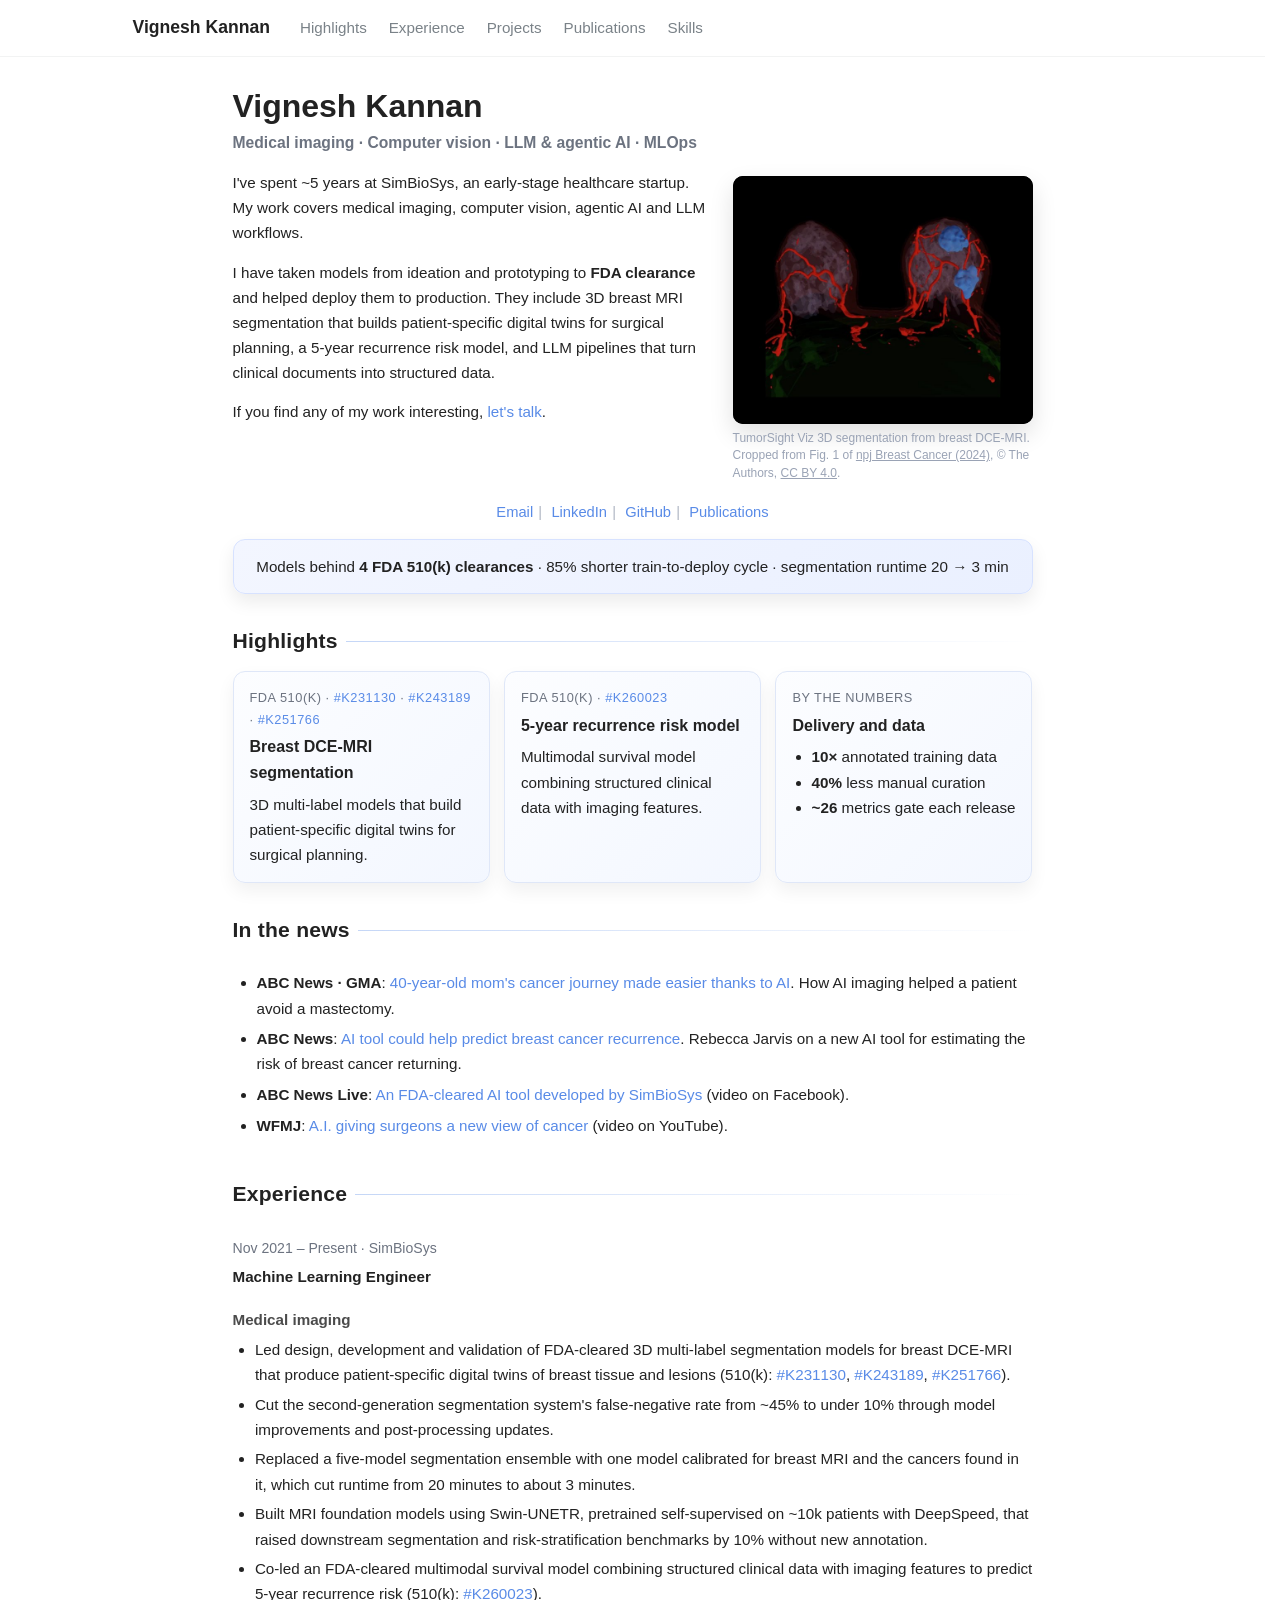
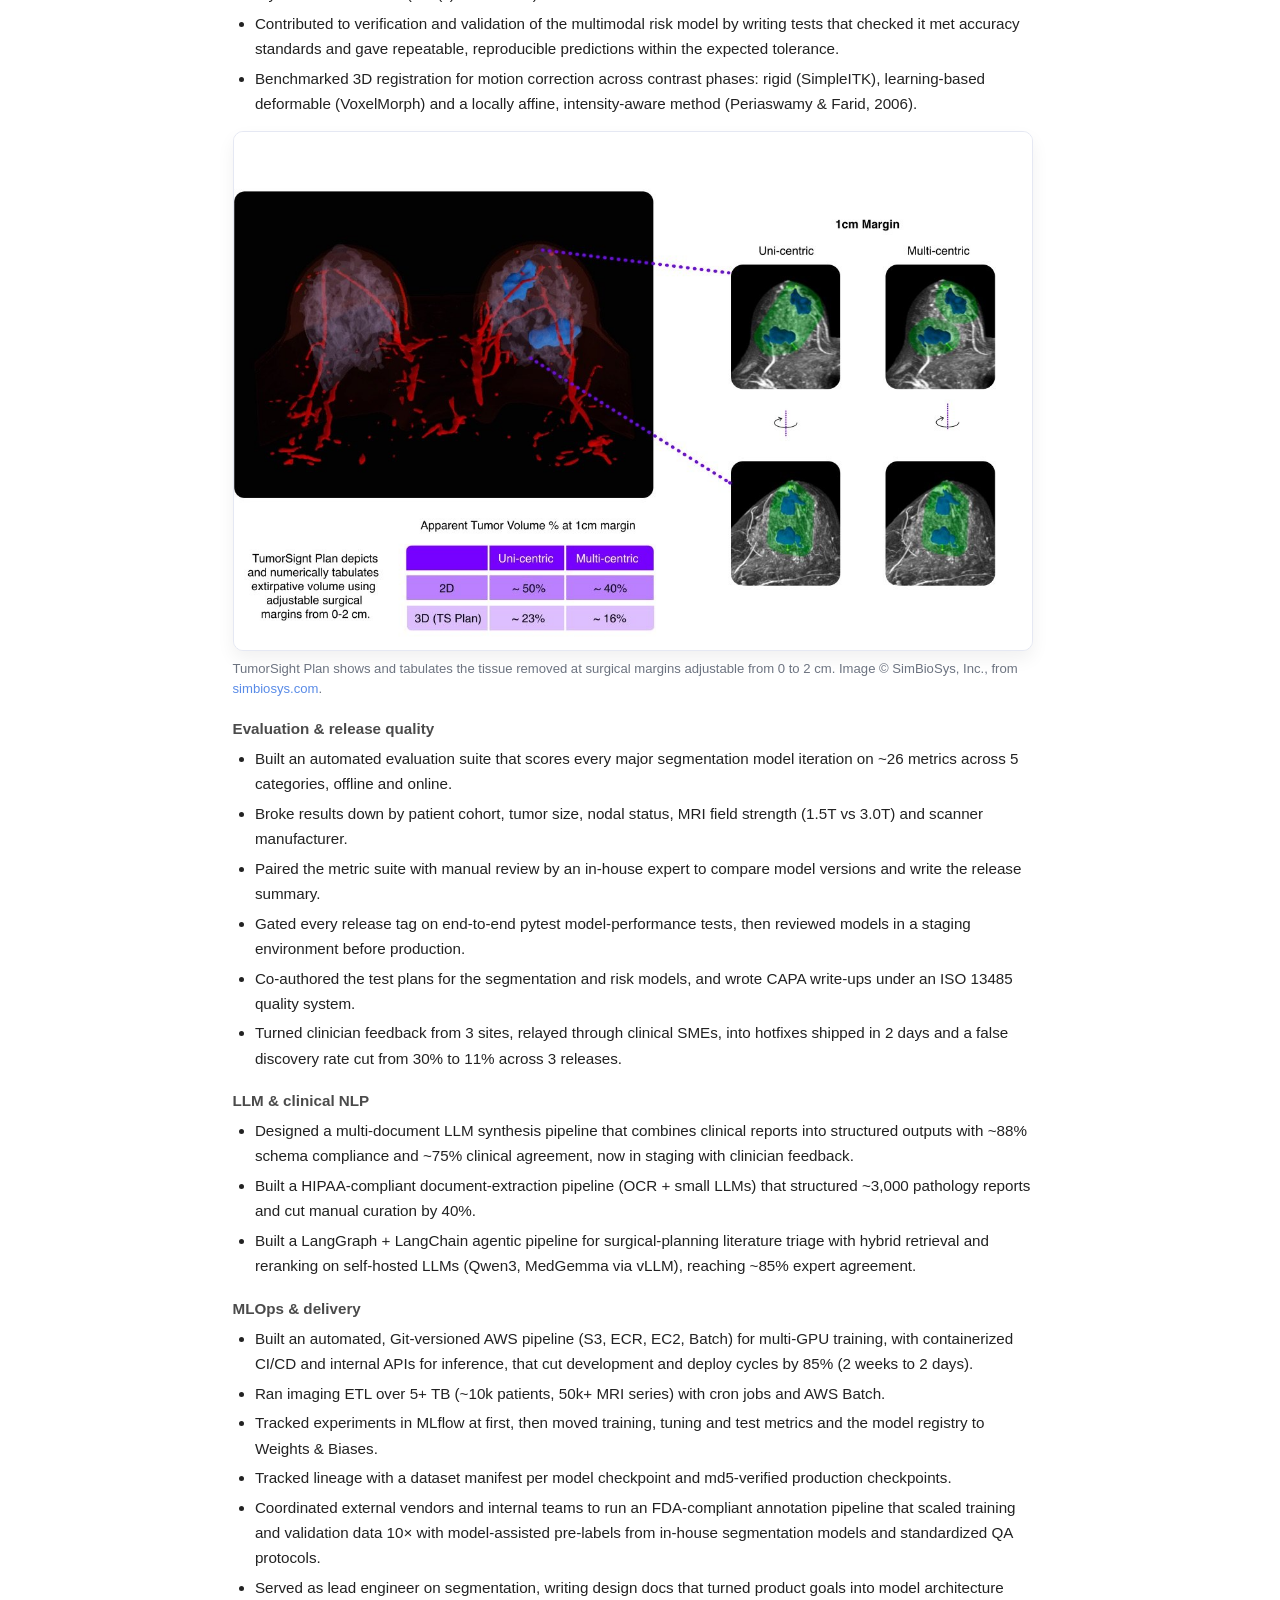
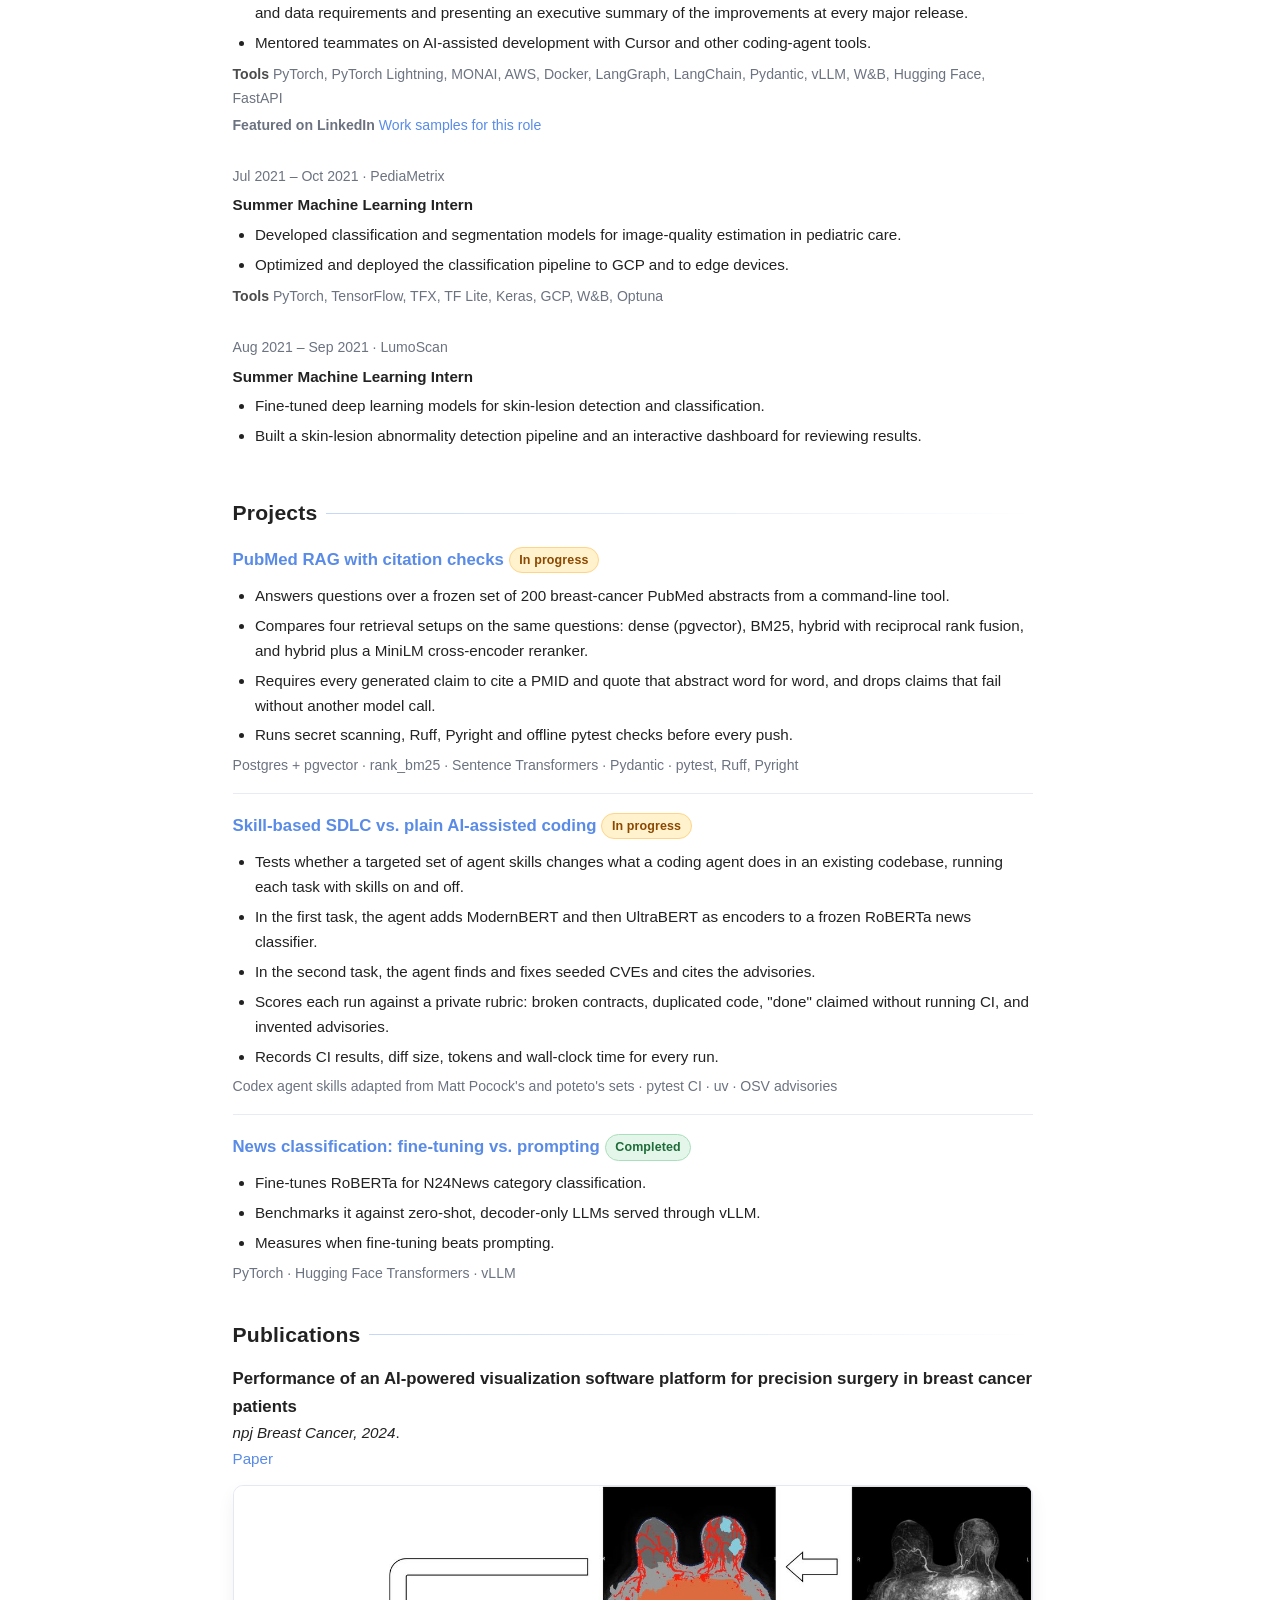
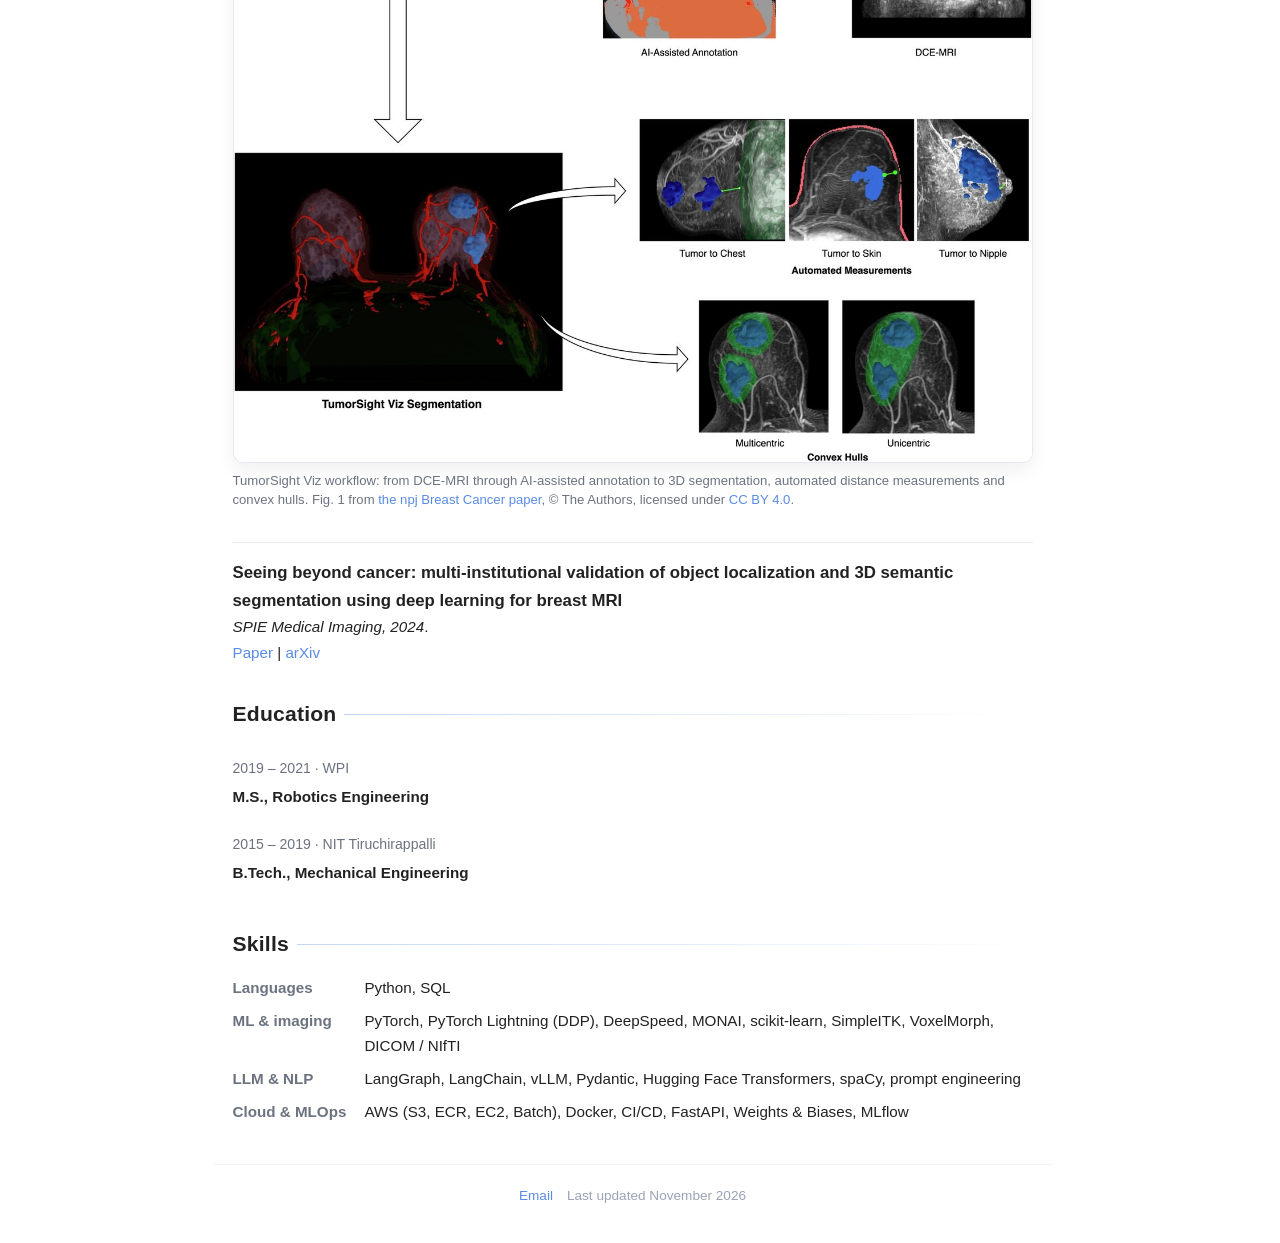
==== commit eb14bdfe: "Restyle site after academicpages layout Replace the teal hero, clearance tickets and scroll-chapter " ====
--- a/index.html
+++ b/index.html
@@ -4,7 +4,7 @@
 <meta charset="utf-8">
 <meta name="viewport" content="width=device-width, initial-scale=1, viewport-fit=cover">
 <title>Vignesh Kannan · AI/ML Engineer</title>
-<meta name="description" content="AI/ML engineer who has taken medical imaging models from prototype to FDA clearance and production, and built clinical LLM pipelines deployed internally.">
+<meta name="description" content="AI/ML engineer who has taken medical imaging and clinical LLM models from prototype to FDA clearance and production.">
 <meta property="og:title" content="Vignesh Kannan · AI/ML Engineer">
 <meta property="og:description" content="Medical imaging, computer vision, agentic AI and LLM workflows. Models behind four FDA 510(k) clearances.">
 <style>
@@ -120,7 +120,7 @@
   <figcaption>TumorSight Viz 3D segmentation from breast DCE-MRI. Cropped from Fig. 1 of <a href="https://doi.org/10.1038/s41523-024-00696-6">npj Breast Cancer (2024)</a>, © The Authors, <a href="https://creativecommons.org/licenses/by/4.0/">CC BY 4.0</a>.</figcaption>
 </figure>
 <p>I've spent ~5 years at SimBioSys, an early-stage healthcare startup. My work covers medical imaging, computer vision, agentic AI and LLM workflows.</p>
-<p>I have taken models from ideation and prototyping to <strong>FDA clearance</strong> and helped deploy them to production. They include 3D breast MRI segmentation that builds patient-specific digital twins for surgical planning and a 5-year recurrence risk model. I have also built LLM pipelines, deployed internally, that turn clinical documents into structured data.</p>
+<p>I have taken models from ideation and prototyping to <strong>FDA clearance</strong> and helped deploy them to production. They include 3D breast MRI segmentation that builds patient-specific digital twins for surgical planning, a 5-year recurrence risk model, and LLM pipelines that turn clinical documents into structured data.</p>
 <p>If you find any of my work interesting, <a href="mailto:gvkannan.work@gmail.com">let's talk</a>.</p>
 <div class="intro-end"></div>
 
@@ -152,7 +152,7 @@
       <ul>
         <li><strong>10×</strong> annotated training data</li>
         <li><strong>40%</strong> less manual curation</li>
-        <li><strong>~26</strong> metrics checked each release</li>
+        <li><strong>~26</strong> metrics gate each release</li>
       </ul>
     </div>
   </div>
@@ -181,8 +181,8 @@
       <ul>
         <li>Led design, development and validation of FDA-cleared 3D multi-label segmentation models for breast DCE-MRI that produce patient-specific digital twins of breast tissue and lesions (510(k): <a href="https://www.accessdata.fda.gov/scripts/cdrh/cfdocs/cfpmn/pmn.cfm?ID=K231130">#K231130</a>, <a href="https://www.accessdata.fda.gov/scripts/cdrh/cfdocs/cfpmn/pmn.cfm?ID=K243189">#K243189</a>, <a href="https://www.accessdata.fda.gov/scripts/cdrh/cfdocs/cfpmn/pmn.cfm?ID=K251766">#K251766</a>).</li>
         <li>Cut the second-generation segmentation system's false-negative rate from ~45% to under 10% through model improvements and post-processing updates.</li>
-        <li>Cut per-case segmentation runtime from 20 minutes to about 3 minutes by replacing a five-model ensemble with one model calibrated for breast MRI, choosing GPUs and adding bfloat16, TorchScript and leaner preprocessing.</li>
-        <li>Co-developed MRI foundation models using Swin-UNETR, pretrained self-supervised on ~10k patients with DeepSpeed, that raised downstream benchmark performance by 10% without new annotation.</li>
+        <li>Replaced a five-model segmentation ensemble with one model calibrated for breast MRI and the cancers found in it, which cut runtime from 20 minutes to about 3 minutes.</li>
+        <li>Built MRI foundation models using Swin-UNETR, pretrained self-supervised on ~10k patients with DeepSpeed, that raised downstream segmentation and risk-stratification benchmarks by 10% without new annotation.</li>
         <li>Co-led an FDA-cleared multimodal survival model combining structured clinical data with imaging features to predict 5-year recurrence risk (510(k): <a href="https://www.accessdata.fda.gov/scripts/cdrh/cfdocs/cfpmn/pmn.cfm?ID=K260023">#K260023</a>).</li>
         <li>Contributed to verification and validation of the multimodal risk model by writing tests that checked it met accuracy standards and gave repeatable, reproducible predictions within the expected tolerance.</li>
         <li>Benchmarked 3D registration for motion correction across contrast phases: rigid (SimpleITK), learning-based deformable (VoxelMorph) and a locally affine, intensity-aware method (Periaswamy &amp; Farid, 2006).</li>
@@ -194,18 +194,18 @@
 
       <h3 class="entry__group">Evaluation &amp; release quality</h3>
       <ul>
-        <li>Built an automated evaluation suite that scores every major segmentation model iteration on ~26 metrics across 5 categories, offline and online, checking all of them for regressions and gating releases on a prioritized subset.</li>
-        <li>Broke results down by patient cohort, tumor size, MRI field strength (1.5T vs 3.0T) and scanner manufacturer.</li>
+        <li>Built an automated evaluation suite that scores every major segmentation model iteration on ~26 metrics across 5 categories, offline and online.</li>
+        <li>Broke results down by patient cohort, tumor size, nodal status, MRI field strength (1.5T vs 3.0T) and scanner manufacturer.</li>
         <li>Paired the metric suite with manual review by an in-house expert to compare model versions and write the release summary.</li>
         <li>Gated every release tag on end-to-end pytest model-performance tests, then reviewed models in a staging environment before production.</li>
         <li>Co-authored the test plans for the segmentation and risk models, and wrote CAPA write-ups under an ISO 13485 quality system.</li>
-        <li>Turned clinician feedback from 3 sites, relayed through clinical SMEs, into hotfixes shipped in 2 days and a version-3 post-processing release that cut the false discovery rate from 30% to under 10%.</li>
+        <li>Turned clinician feedback from 3 sites, relayed through clinical SMEs, into hotfixes shipped in 2 days and a false discovery rate cut from 30% to 11% across 3 releases.</li>
       </ul>
 
       <h3 class="entry__group">LLM &amp; clinical NLP</h3>
       <ul>
-        <li>Designed a multi-document LLM synthesis pipeline that combines clinical reports into structured outputs with ~88% schema compliance and ~75% clinical agreement, staged for testing with stakeholders and clinical SMEs.</li>
-        <li>Built and deployed internally a HIPAA-compliant document-extraction pipeline (OCR + small LLMs) that structured ~3,000 pathology reports, including nodal status, and cut manual curation by 40%.</li>
+        <li>Designed a multi-document LLM synthesis pipeline that combines clinical reports into structured outputs with ~88% schema compliance and ~75% clinical agreement, now in staging with clinician feedback.</li>
+        <li>Built a HIPAA-compliant document-extraction pipeline (OCR + small LLMs) that structured ~3,000 pathology reports and cut manual curation by 40%.</li>
         <li>Built a LangGraph + LangChain agentic pipeline for surgical-planning literature triage with hybrid retrieval and reranking on self-hosted LLMs (Qwen3, MedGemma via vLLM), reaching ~85% expert agreement.</li>
       </ul>
 
@@ -217,8 +217,7 @@
         <li>Tracked lineage with a dataset manifest per model checkpoint and md5-verified production checkpoints.</li>
         <li>Coordinated external vendors and internal teams to run an FDA-compliant annotation pipeline that scaled training and validation data 10× with model-assisted pre-labels from in-house segmentation models and standardized QA protocols.</li>
         <li>Served as lead engineer on segmentation, writing design docs that turned product goals into model architecture and data requirements and presenting an executive summary of the improvements at every major release.</li>
-        <li>Managed AWS infrastructure for the ML and data science team, including IAM and storage, moving cold data to Glacier and cutting storage from 10 TiB to 1.5 TiB, and reported on it at monthly team reviews.</li>
-        <li>Mentored teammates on 3D Slicer, the AWS retraining pipeline, and AI-assisted development with Cursor and other coding agents.</li>
+        <li>Mentored teammates on AI-assisted development with Cursor and other coding-agent tools.</li>
       </ul>
       <div class="entry__meta after"><b>Tools</b> PyTorch, PyTorch Lightning, MONAI, AWS, Docker, LangGraph, LangChain, Pydantic, vLLM, W&amp;B, Hugging Face, FastAPI</div>
       <div class="entry__meta"><b>Featured on LinkedIn</b> <a href="https://www.linkedin.com/in/vignesh-kannang/overlay/Position/1883747230/treasury/?profileId=ACoAAB0HULoBV7qjsorENz1v4ssLEOjbSt0RyPM">Work samples for this role</a></div>
@@ -253,7 +252,7 @@
       <ul>
         <li>Answers questions over a frozen set of 200 breast-cancer PubMed abstracts from a command-line tool.</li>
         <li>Compares four retrieval setups on the same questions: dense (pgvector), BM25, hybrid with reciprocal rank fusion, and hybrid plus a MiniLM cross-encoder reranker.</li>
-        <li>Requires every generated claim to cite a PMID and quote that abstract word for word, and flags claims that fail with a deterministic validator, without another model call.</li>
+        <li>Requires every generated claim to cite a PMID and quote that abstract word for word, and drops claims that fail without another model call.</li>
         <li>Runs secret scanning, Ruff, Pyright and offline pytest checks before every push.</li>
       </ul>
       <div class="pub-meta">Postgres + pgvector · rank_bm25 · Sentence Transformers · Pydantic · pytest, Ruff, Pyright</div>
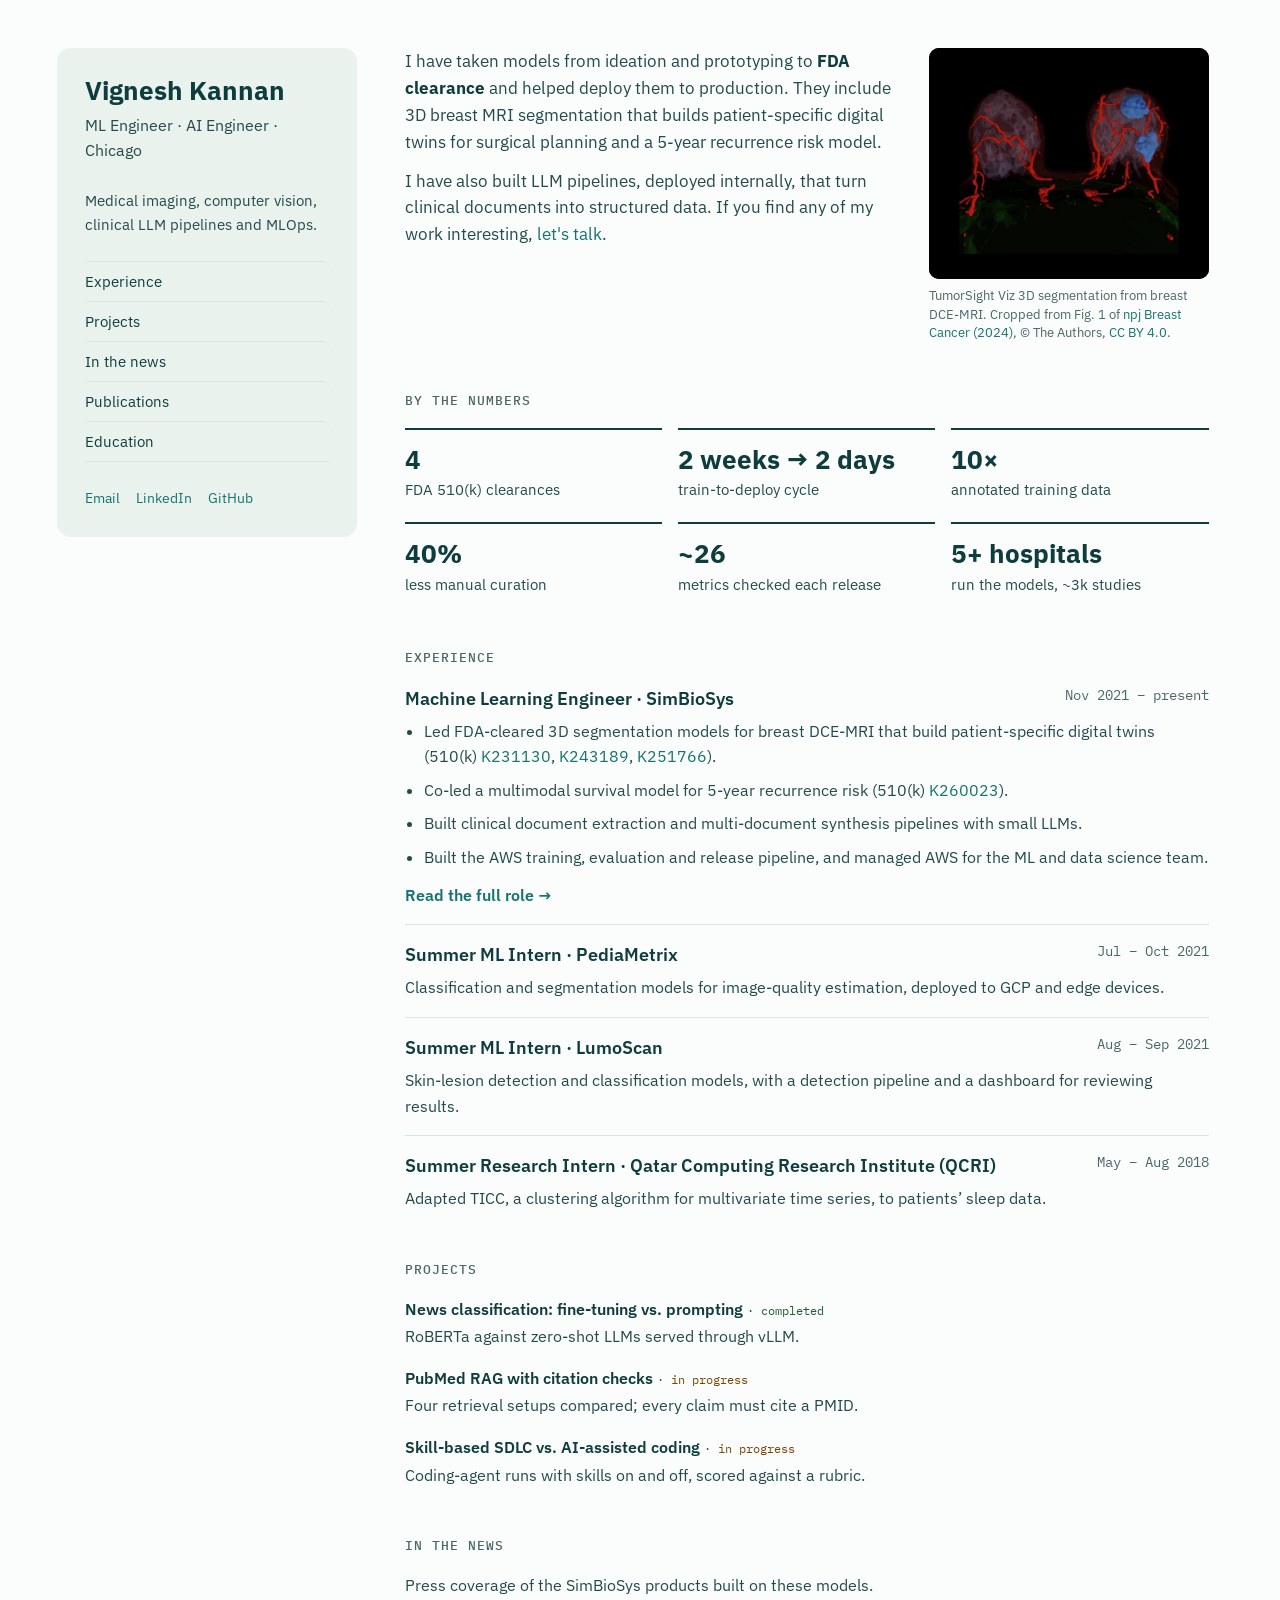
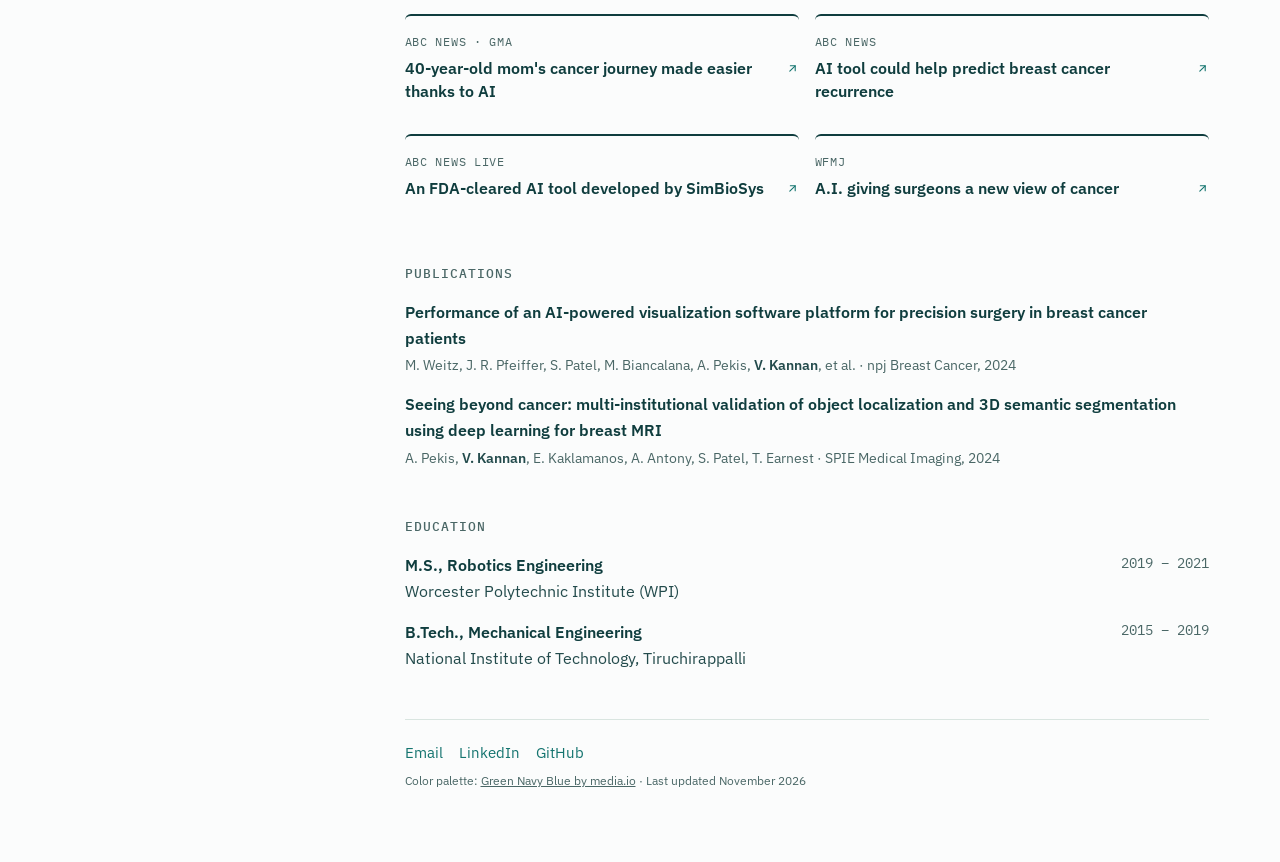
==== commit fbb0c303: "Rework home page for recruiters, split out role page - Add intro text and the 3D render above a six-" ====
--- a/index.html
+++ b/index.html
@@ -4,332 +4,132 @@
 <meta charset="utf-8">
 <meta name="viewport" content="width=device-width, initial-scale=1, viewport-fit=cover">
 <title>Vignesh Kannan · AI/ML Engineer</title>
-<meta name="description" content="AI/ML engineer who has taken medical imaging and clinical LLM models from prototype to FDA clearance and production.">
+<meta name="description" content="AI/ML engineer who has taken medical imaging models from prototype to FDA clearance and production, and built clinical LLM pipelines deployed internally.">
 <meta property="og:title" content="Vignesh Kannan · AI/ML Engineer">
-<meta property="og:description" content="Medical imaging, computer vision, agentic AI and LLM workflows. Models behind four FDA 510(k) clearances.">
-<style>
-/* Style follows the academicpages homepage of RikiyaT.github.io: white page, thin masthead,
-   system sans-serif, blue links, section headings with a fading rule, cards with soft gradients. */
-html{-webkit-text-size-adjust:100%;scrollbar-gutter:stable;background:#fff}
-body{margin:0;background:#fff;color:#222;font:16px/1.65 -apple-system,".SFNSText-Regular","San Francisco",Roboto,"Segoe UI","Helvetica Neue",Arial,sans-serif}
-img{max-width:100%;height:auto}
-p,li,dd,dt,figcaption,h1,h2,h3,h4{overflow-wrap:break-word}
-.quick-links>*,.achievement-list>*,.skills>*,.masthead-in>*{min-width:0}
-a{color:#598BE7;text-decoration:none}
-a:hover,a:focus{text-decoration:underline}
-a:focus-visible{outline:2px solid #598BE7;outline-offset:2px;border-radius:3px}
-h1,h2,h3,h4{text-wrap:balance}
-.col{max-width:800px;margin:0 auto;padding-left:max(20px,env(safe-area-inset-left,0px));padding-right:max(20px,env(safe-area-inset-right,0px))}
-
-/* masthead */
-.masthead{background:#fff;border-bottom:1px solid #f2f3f3;z-index:10}
-@media (min-height:520px){.masthead{position:sticky;top:0}}
-.masthead-in{max-width:1000px;margin:0 auto;padding:12px max(20px,env(safe-area-inset-right,0px)) 12px max(20px,env(safe-area-inset-left,0px));display:flex;flex-wrap:wrap;align-items:baseline;gap:4px 22px;font-size:.95rem}
-.masthead a{color:#7a8288;min-height:32px;display:inline-flex;align-items:center}
-.masthead a:hover{color:#494e52;text-decoration:none}
-.masthead .site-title{color:#222;font-weight:700;font-size:1.1rem;margin-right:8px}
-section[id]{scroll-margin-top:72px}
-@media (max-width:520px){section[id]{scroll-margin-top:110px}}
-
-/* page */
-main{padding-block:12px 40px;font-size:.95rem;line-height:1.65}
-.hero-title{font-size:2rem;line-height:1.2;margin:1.1rem 0 .3rem}
-.hero-subtitle{color:#6c7380;font-size:.98rem;font-weight:600;margin:0 0 .9rem}
-.about-photo{float:right;width:clamp(220px,32vw,300px);margin:6px 0 12px 22px}
-.about-photo .frame{aspect-ratio:726/600;border-radius:10px;overflow:hidden;background:#000;box-shadow:0 10px 24px rgba(0,0,0,.12)}
-.about-photo img{width:100%;height:100%;object-fit:contain;display:block}
-.about-photo figcaption{font-size:.75rem;line-height:1.45;color:#9aa3b5;margin-top:6px}
-.about-photo figcaption a{color:#9aa3b5;text-decoration:underline}
-@media (max-width:700px){.about-photo{float:none;margin:8px auto 16px;max-width:300px}}
-main p{margin:0 0 .9rem}
-.intro-end{clear:both}
-.quick-links{margin:.4em 0 1em;font-size:.92rem;color:#4b4b4b;text-align:center}
-.quick-links .divider{color:#b0b7c3;margin:0 .35em}
-.highlight-card{background:linear-gradient(135deg,#f3f6ff 0%,#eaf0ff 100%);border:1px solid #d7e2ff;padding:14px 16px;border-radius:12px;box-shadow:0 8px 18px rgba(0,0,0,.08);margin:14px 0 18px;text-align:center;font-weight:500}
-
-.section-heading{font-size:1.32rem;letter-spacing:.01em;font-weight:700;margin:1.4em 0 .6em;display:flex;align-items:center;gap:.5rem}
-.section-heading::after{content:"";flex:1;height:1px;background:linear-gradient(90deg,rgba(89,139,231,.35),rgba(89,139,231,0))}
-
-/* highlights */
-.achievement-list{display:grid;grid-template-columns:repeat(auto-fit,minmax(min(100%,240px),1fr));gap:.9rem;margin:0 0 1.3rem}
-.achievement-card{background:linear-gradient(135deg,#fcfdff 0%,#f3f7ff 100%);border:1px solid #dfe7f8;border-radius:12px;box-shadow:0 8px 18px rgba(0,0,0,.06);padding:.95rem 1rem}
-.achievement__meta{font-size:.8rem;color:#6c7380;letter-spacing:.04em;text-transform:uppercase;margin-bottom:.28rem}
-.achievement__title{font-size:1rem;font-weight:700}
-.achievement-card p{margin:.32rem 0 0}
-.achievement-card ul{margin:.32rem 0 0;padding-left:1.2rem}
-
-/* news */
-.news-box{max-height:260px;overflow-y:auto;padding:2px 0;margin-bottom:18px}
-.news-box ul{list-style:disc;padding-left:1.5rem;margin:.5rem 0}
-.news-box li{margin-bottom:.35rem}
-
-/* experience, education */
-.entry-list{list-style:none;padding:0;margin:0}
-.entry{padding:.75rem 0}
-.entry__meta{font-size:.88rem;color:#6c7380;margin-bottom:.25rem;font-variant-numeric:tabular-nums}
-.entry__title{font-weight:700}
-.entry__group{font-size:.95rem;font-weight:700;color:#4b4b4b;margin:1.1rem 0 .3rem}
-.entry ul,.pub-item ul{margin:.3rem 0 .4rem;padding-left:1.4rem;list-style:disc}
-.entry li,.pub-item li{margin-bottom:.3rem}
-.entry .entry__meta.after{margin-top:.5rem}
-.entry .entry__meta.after b{font-weight:600;color:#4b4b4b}
-
-/* figures */
-.fig{margin:.9rem 0 1rem}
-.fig .frame{border-radius:10px;overflow:hidden;border:1px solid #e5e8f3;background:#fff;box-shadow:0 8px 18px rgba(0,0,0,.06)}
-.fig img{width:100%;display:block}
-.fig figcaption{font-size:.82rem;color:#6c7380;line-height:1.5;margin-top:.5rem}
-
-/* projects, publications */
-.pub-list{list-style:none;padding:0;margin:0}
-.pub-item{padding:0 0 1rem;margin-bottom:1rem;border-bottom:1px solid #e8ebf3}
-.pub-item:last-child{border-bottom:none;margin-bottom:.2rem;padding-bottom:.2rem}
-.pub-title{font-size:1.05rem;font-weight:700}
-.badge{display:inline-block;margin:.18rem 0 .3rem .3rem;padding:.12rem .6rem;border-radius:999px;font-size:.78rem;font-weight:700;letter-spacing:.01em;color:#8a4800;background:#fff2cd;border:1px solid #ffd487;vertical-align:middle}
-.badge.done{color:#1f6b3a;background:#e3f6e9;border-color:#a9dfbb}
-.pub-meta{font-size:.88rem;color:#6c7380}
-
-/* skills */
-.skills{display:grid;grid-template-columns:minmax(0,max-content) minmax(0,1fr);gap:8px 18px;margin:0}
-.skills dt{font-weight:600;color:#6c7380}
-.skills dd{margin:0}
-@media (max-width:520px){.skills{grid-template-columns:1fr;gap:2px}.skills dd{margin-bottom:10px}}
-
-footer{border-top:1px solid #f2f3f3;padding-block:20px 36px;font-size:.85rem;color:#9aa3b5;display:flex;flex-wrap:wrap;justify-content:center;gap:6px 14px;text-align:center}
-</style>
+<meta property="og:description" content="AI/ML engineer who has taken medical imaging models from prototype to FDA clearance and production, and built clinical LLM pipelines deployed internally.">
+<meta property="og:type" content="website">
+<meta property="og:url" content="https://gvkannan-explore.github.io/">
+<meta property="og:image" content="https://gvkannan-explore.github.io/assets/img/og-card.jpg">
+<meta name="twitter:card" content="summary_large_image">
+<link rel="icon" href="assets/favicon.svg" type="image/svg+xml">
+<link rel="preconnect" href="https://fonts.googleapis.com">
+<link rel="stylesheet" href="https://fonts.googleapis.com/css2?family=IBM+Plex+Sans:wght@400;500;600;700&amp;family=IBM+Plex+Mono:wght@400;500&amp;display=swap">
+<link rel="stylesheet" href="assets/site.css">
 </head>
 <body>
+<div class="page">
 
-<header class="masthead">
-  <nav class="masthead-in" aria-label="Site">
-    <a class="site-title" href="#top">Vignesh Kannan</a>
-    <a href="#highlights">Highlights</a>
-    <a href="#experience">Experience</a>
-    <a href="#projects">Projects</a>
-    <a href="#publications">Publications</a>
-    <a href="#skills">Skills</a>
-  </nav>
-</header>
+<aside class="sidebar">
+<div class="who">
+<h1 class="name">Vignesh Kannan</h1>
+<p>ML Engineer · AI Engineer · Chicago</p>
+</div>
+<p class="tagline">Medical imaging, computer vision, clinical LLM pipelines and MLOps.</p>
+<nav class="site-nav" aria-label="Site">
+<a class="hl" href="#experience">Experience</a>
+<a class="hl" href="#projects">Projects</a>
+<a class="hl" href="#news">In the news</a>
+<a class="hl" href="#publications">Publications</a>
+<a class="hl" href="#education">Education</a>
+</nav>
+<div class="contacts">
+<a href="mailto:gvkannan.work@gmail.com">Email</a>
+<a href="https://www.linkedin.com/in/vignesh-kannang/">LinkedIn</a>
+<a href="https://github.com/gvkannan-explore">GitHub</a>
+</div>
+</aside>
 
-<main class="col" id="top">
+<main>
 
-<h1 class="hero-title">Vignesh Kannan</h1>
-<div class="hero-subtitle">Medical imaging · Computer vision · LLM &amp; agentic AI · MLOps</div>
-<figure class="about-photo">
-  <div class="frame"><img src="assets/img/tumorsight-viz-3d.jpg" alt="3D rendering of both breasts from a DCE-MRI scan, with two tumors in blue, blood vessels in red and breast tissue in lavender"></div>
-  <figcaption>TumorSight Viz 3D segmentation from breast DCE-MRI. Cropped from Fig. 1 of <a href="https://doi.org/10.1038/s41523-024-00696-6">npj Breast Cancer (2024)</a>, © The Authors, <a href="https://creativecommons.org/licenses/by/4.0/">CC BY 4.0</a>.</figcaption>
+<section class="intro">
+<div class="intro-text">
+<p>I have taken models from ideation and prototyping to <strong>FDA clearance</strong> and helped deploy them to production. They include 3D breast MRI segmentation that builds patient-specific digital twins for surgical planning and a 5-year recurrence risk model.</p>
+<p>I have also built LLM pipelines, deployed internally, that turn clinical documents into structured data. If you find any of my work interesting, <a href="mailto:gvkannan.work@gmail.com">let's talk</a>.</p>
+</div>
+<figure>
+<div class="frame"><img src="assets/img/tumorsight-viz-3d.jpg" width="726" height="600" alt="3D rendering of both breasts from a DCE-MRI scan, with two tumors in blue, blood vessels in red and breast tissue in lavender"></div>
+<figcaption>TumorSight Viz 3D segmentation from breast DCE-MRI. Cropped from Fig. 1 of <a href="https://doi.org/10.1038/s41523-024-00696-6">npj Breast Cancer (2024)</a>, © The Authors, <a href="https://creativecommons.org/licenses/by/4.0/">CC BY 4.0</a>.</figcaption>
 </figure>
-<p>I've spent ~5 years at SimBioSys, an early-stage healthcare startup. My work covers medical imaging, computer vision, agentic AI and LLM workflows.</p>
-<p>I have taken models from ideation and prototyping to <strong>FDA clearance</strong> and helped deploy them to production. They include 3D breast MRI segmentation that builds patient-specific digital twins for surgical planning, a 5-year recurrence risk model, and LLM pipelines that turn clinical documents into structured data.</p>
-<p>If you find any of my work interesting, <a href="mailto:gvkannan.work@gmail.com">let's talk</a>.</p>
-<div class="intro-end"></div>
+</section>
 
-<div class="quick-links">
-  <a href="mailto:gvkannan.work@gmail.com">Email</a><span class="divider">|</span>
-  <a href="https://www.linkedin.com/in/vignesh-kannang/">LinkedIn</a><span class="divider">|</span>
-  <a href="https://github.com/gvkannan-explore">GitHub</a><span class="divider">|</span>
-  <a href="#publications">Publications</a>
+<section>
+<h2 class="kicker">By the numbers</h2>
+<dl class="stats">
+<div><dt>4</dt><dd>FDA 510(k) clearances</dd></div>
+<div><dt>2 weeks → 2 days</dt><dd>train-to-deploy cycle</dd></div>
+<div><dt>10×</dt><dd>annotated training data</dd></div>
+<div><dt>40%</dt><dd>less manual curation</dd></div>
+<div><dt>~26</dt><dd>metrics checked each release</dd></div>
+<div><dt>5+ hospitals</dt><dd>run the models, ~3k studies</dd></div>
+</dl>
+</section>
+
+<section id="experience">
+<h2 class="kicker">Experience</h2>
+<div class="entry">
+<div class="entry-head"><span class="entry-title">Machine Learning Engineer · SimBioSys</span><span class="date">Nov 2021 – present</span></div>
+<ul class="bullets">
+<li>Led FDA-cleared 3D segmentation models for breast DCE-MRI that build patient-specific digital twins (510(k) <a href="https://www.accessdata.fda.gov/scripts/cdrh/cfdocs/cfpmn/pmn.cfm?ID=K231130">K231130</a>, <a href="https://www.accessdata.fda.gov/scripts/cdrh/cfdocs/cfpmn/pmn.cfm?ID=K243189">K243189</a>, <a href="https://www.accessdata.fda.gov/scripts/cdrh/cfdocs/cfpmn/pmn.cfm?ID=K251766">K251766</a>).</li>
+<li>Co-led a multimodal survival model for 5-year recurrence risk (510(k) <a href="https://www.accessdata.fda.gov/scripts/cdrh/cfdocs/cfpmn/pmn.cfm?ID=K260023">K260023</a>).</li>
+<li>Built clinical document extraction and multi-document synthesis pipelines with small LLMs.</li>
+<li>Built the AWS training, evaluation and release pipeline, and managed AWS for the ML and data science team.</li>
+</ul>
+<a class="hl more" href="ml-engineer.html">Read the full role →</a>
 </div>
+<div class="entry">
+<div class="entry-head"><span class="entry-title">Summer ML Intern · PediaMetrix</span><span class="date">Jul – Oct 2021</span></div>
+<p>Classification and segmentation models for image-quality estimation, deployed to GCP and edge devices.</p>
+</div>
+<div class="entry">
+<div class="entry-head"><span class="entry-title">Summer ML Intern · LumoScan</span><span class="date">Aug – Sep 2021</span></div>
+<p>Skin-lesion detection and classification models, with a detection pipeline and a dashboard for reviewing results.</p>
+</div>
+<div class="entry">
+<div class="entry-head"><span class="entry-title">Summer Research Intern · Qatar Computing Research Institute (QCRI)</span><span class="date">May – Aug 2018</span></div>
+<p>Adapted TICC, a clustering algorithm for multivariate time series, to patients’ sleep data.</p>
+</div>
+</section>
 
-<div class="highlight-card">Models behind <strong>4 FDA 510(k) clearances</strong> · 85% shorter train-to-deploy cycle · segmentation runtime 20 → 3 min</div>
-
-<section id="highlights">
-  <h2 class="section-heading">Highlights</h2>
-  <div class="achievement-list">
-    <div class="achievement-card">
-      <div class="achievement__meta">FDA 510(k) · <a href="https://www.accessdata.fda.gov/scripts/cdrh/cfdocs/cfpmn/pmn.cfm?ID=K231130">#K231130</a> · <a href="https://www.accessdata.fda.gov/scripts/cdrh/cfdocs/cfpmn/pmn.cfm?ID=K243189">#K243189</a> · <a href="https://www.accessdata.fda.gov/scripts/cdrh/cfdocs/cfpmn/pmn.cfm?ID=K251766">#K251766</a></div>
-      <div class="achievement__title">Breast DCE-MRI segmentation</div>
-      <p>3D multi-label models that build patient-specific digital twins for surgical planning.</p>
-    </div>
-    <div class="achievement-card">
-      <div class="achievement__meta">FDA 510(k) · <a href="https://www.accessdata.fda.gov/scripts/cdrh/cfdocs/cfpmn/pmn.cfm?ID=K260023">#K260023</a></div>
-      <div class="achievement__title">5-year recurrence risk model</div>
-      <p>Multimodal survival model combining structured clinical data with imaging features.</p>
-    </div>
-    <div class="achievement-card">
-      <div class="achievement__meta">By the numbers</div>
-      <div class="achievement__title">Delivery and data</div>
-      <ul>
-        <li><strong>10×</strong> annotated training data</li>
-        <li><strong>40%</strong> less manual curation</li>
-        <li><strong>~26</strong> metrics gate each release</li>
-      </ul>
-    </div>
-  </div>
+<section id="projects">
+<h2 class="kicker">Projects</h2>
+<a class="hl item" href="https://github.com/gvkannan-explore/MultiLabel_N24"><span class="item-title">News classification: fine-tuning vs. prompting <span class="status ok">· completed</span></span><span class="item-sub">RoBERTa against zero-shot LLMs served through vLLM.</span></a>
+<a class="hl item" href="https://github.com/gvkannan-explore/rag-project"><span class="item-title">PubMed RAG with citation checks <span class="status wip">· in progress</span></span><span class="item-sub">Four retrieval setups compared; every claim must cite a PMID.</span></a>
+<a class="hl item" href="https://github.com/gvkannan-explore/MultiLabel_N24/blob/t3/execute-a0-brownfield/plans/Skill-Based%20SDLC%20Brownfield%20Pilot.md"><span class="item-title">Skill-based SDLC vs. AI-assisted coding <span class="status wip">· in progress</span></span><span class="item-sub">Coding-agent runs with skills on and off, scored against a rubric.</span></a>
 </section>
 
 <section id="news">
-  <h2 class="section-heading">In the news</h2>
-  <div class="news-box">
-    <ul>
-      <li><strong>ABC News · GMA</strong>: <a href="https://abcnews.com/GMA/Wellness/40-year-moms-cancer-journey-made-easier-ai/story?id=126682821">40-year-old mom's cancer journey made easier thanks to AI</a>. How AI imaging helped a patient avoid a mastectomy.</li>
-      <li><strong>ABC News</strong>: <a href="https://abcnews.com/video/137283451/">AI tool could help predict breast cancer recurrence</a>. Rebecca Jarvis on a new AI tool for estimating the risk of breast cancer returning.</li>
-      <li><strong>ABC News Live</strong>: <a href="https://www.facebook.com/ABCNewsLive/videos/an-fda-cleared-artificial-intelligence-tool-developed-by-simbiosys-helped-40-yea/819977064324505/">An FDA-cleared AI tool developed by SimBioSys</a> (video on Facebook).</li>
-      <li><strong>WFMJ</strong>: <a href="https://www.youtube.com/watch?v=ZENsz0pHIkQ">A.I. giving surgeons a new view of cancer</a> (video on YouTube).</li>
-    </ul>
-  </div>
-</section>
-
-<section id="experience">
-  <h2 class="section-heading">Experience</h2>
-  <ul class="entry-list">
-    <li class="entry">
-      <div class="entry__meta">Nov 2021 – Present · SimBioSys</div>
-      <div class="entry__title">Machine Learning Engineer</div>
-
-      <h3 class="entry__group">Medical imaging</h3>
-      <ul>
-        <li>Led design, development and validation of FDA-cleared 3D multi-label segmentation models for breast DCE-MRI that produce patient-specific digital twins of breast tissue and lesions (510(k): <a href="https://www.accessdata.fda.gov/scripts/cdrh/cfdocs/cfpmn/pmn.cfm?ID=K231130">#K231130</a>, <a href="https://www.accessdata.fda.gov/scripts/cdrh/cfdocs/cfpmn/pmn.cfm?ID=K243189">#K243189</a>, <a href="https://www.accessdata.fda.gov/scripts/cdrh/cfdocs/cfpmn/pmn.cfm?ID=K251766">#K251766</a>).</li>
-        <li>Cut the second-generation segmentation system's false-negative rate from ~45% to under 10% through model improvements and post-processing updates.</li>
-        <li>Replaced a five-model segmentation ensemble with one model calibrated for breast MRI and the cancers found in it, which cut runtime from 20 minutes to about 3 minutes.</li>
-        <li>Built MRI foundation models using Swin-UNETR, pretrained self-supervised on ~10k patients with DeepSpeed, that raised downstream segmentation and risk-stratification benchmarks by 10% without new annotation.</li>
-        <li>Co-led an FDA-cleared multimodal survival model combining structured clinical data with imaging features to predict 5-year recurrence risk (510(k): <a href="https://www.accessdata.fda.gov/scripts/cdrh/cfdocs/cfpmn/pmn.cfm?ID=K260023">#K260023</a>).</li>
-        <li>Contributed to verification and validation of the multimodal risk model by writing tests that checked it met accuracy standards and gave repeatable, reproducible predictions within the expected tolerance.</li>
-        <li>Benchmarked 3D registration for motion correction across contrast phases: rigid (SimpleITK), learning-based deformable (VoxelMorph) and a locally affine, intensity-aware method (Periaswamy &amp; Farid, 2006).</li>
-      </ul>
-      <figure class="fig">
-        <div class="frame"><img src="assets/img/tumorsight-plan-margins.jpg" alt="TumorSight Plan: 3D breast rendering with two tumors, MRI views of 1 cm surgical margins for unicentric and multicentric cases, and a table of apparent tumor volume at a 1 cm margin in 2D versus 3D"></div>
-        <figcaption>TumorSight Plan shows and tabulates the tissue removed at surgical margins adjustable from 0 to 2 cm. Image © SimBioSys, Inc., from <a href="https://simbiosys.com">simbiosys.com</a>.</figcaption>
-      </figure>
-
-      <h3 class="entry__group">Evaluation &amp; release quality</h3>
-      <ul>
-        <li>Built an automated evaluation suite that scores every major segmentation model iteration on ~26 metrics across 5 categories, offline and online.</li>
-        <li>Broke results down by patient cohort, tumor size, nodal status, MRI field strength (1.5T vs 3.0T) and scanner manufacturer.</li>
-        <li>Paired the metric suite with manual review by an in-house expert to compare model versions and write the release summary.</li>
-        <li>Gated every release tag on end-to-end pytest model-performance tests, then reviewed models in a staging environment before production.</li>
-        <li>Co-authored the test plans for the segmentation and risk models, and wrote CAPA write-ups under an ISO 13485 quality system.</li>
-        <li>Turned clinician feedback from 3 sites, relayed through clinical SMEs, into hotfixes shipped in 2 days and a false discovery rate cut from 30% to 11% across 3 releases.</li>
-      </ul>
-
-      <h3 class="entry__group">LLM &amp; clinical NLP</h3>
-      <ul>
-        <li>Designed a multi-document LLM synthesis pipeline that combines clinical reports into structured outputs with ~88% schema compliance and ~75% clinical agreement, now in staging with clinician feedback.</li>
-        <li>Built a HIPAA-compliant document-extraction pipeline (OCR + small LLMs) that structured ~3,000 pathology reports and cut manual curation by 40%.</li>
-        <li>Built a LangGraph + LangChain agentic pipeline for surgical-planning literature triage with hybrid retrieval and reranking on self-hosted LLMs (Qwen3, MedGemma via vLLM), reaching ~85% expert agreement.</li>
-      </ul>
-
-      <h3 class="entry__group">MLOps &amp; delivery</h3>
-      <ul>
-        <li>Built an automated, Git-versioned AWS pipeline (S3, ECR, EC2, Batch) for multi-GPU training, with containerized CI/CD and internal APIs for inference, that cut development and deploy cycles by 85% (2 weeks to 2 days).</li>
-        <li>Ran imaging ETL over 5+ TB (~10k patients, 50k+ MRI series) with cron jobs and AWS Batch.</li>
-        <li>Tracked experiments in MLflow at first, then moved training, tuning and test metrics and the model registry to Weights &amp; Biases.</li>
-        <li>Tracked lineage with a dataset manifest per model checkpoint and md5-verified production checkpoints.</li>
-        <li>Coordinated external vendors and internal teams to run an FDA-compliant annotation pipeline that scaled training and validation data 10× with model-assisted pre-labels from in-house segmentation models and standardized QA protocols.</li>
-        <li>Served as lead engineer on segmentation, writing design docs that turned product goals into model architecture and data requirements and presenting an executive summary of the improvements at every major release.</li>
-        <li>Mentored teammates on AI-assisted development with Cursor and other coding-agent tools.</li>
-      </ul>
-      <div class="entry__meta after"><b>Tools</b> PyTorch, PyTorch Lightning, MONAI, AWS, Docker, LangGraph, LangChain, Pydantic, vLLM, W&amp;B, Hugging Face, FastAPI</div>
-      <div class="entry__meta"><b>Featured on LinkedIn</b> <a href="https://www.linkedin.com/in/vignesh-kannang/overlay/Position/1883747230/treasury/?profileId=ACoAAB0HULoBV7qjsorENz1v4ssLEOjbSt0RyPM">Work samples for this role</a></div>
-    </li>
-
-    <li class="entry">
-      <div class="entry__meta">Jul 2021 – Oct 2021 · PediaMetrix</div>
-      <div class="entry__title">Summer Machine Learning Intern</div>
-      <ul>
-        <li>Developed classification and segmentation models for image-quality estimation in pediatric care.</li>
-        <li>Optimized and deployed the classification pipeline to GCP and to edge devices.</li>
-      </ul>
-      <div class="entry__meta after"><b>Tools</b> PyTorch, TensorFlow, TFX, TF Lite, Keras, GCP, W&amp;B, Optuna</div>
-    </li>
-
-    <li class="entry">
-      <div class="entry__meta">Aug 2021 – Sep 2021 · LumoScan</div>
-      <div class="entry__title">Summer Machine Learning Intern</div>
-      <ul>
-        <li>Fine-tuned deep learning models for skin-lesion detection and classification.</li>
-        <li>Built a skin-lesion abnormality detection pipeline and an interactive dashboard for reviewing results.</li>
-      </ul>
-    </li>
-  </ul>
-</section>
-
-<section id="projects">
-  <h2 class="section-heading">Projects</h2>
-  <ol class="pub-list">
-    <li class="pub-item">
-      <span class="pub-title"><a href="https://github.com/gvkannan-explore/rag-project">PubMed RAG with citation checks</a></span><span class="badge">In progress</span>
-      <ul>
-        <li>Answers questions over a frozen set of 200 breast-cancer PubMed abstracts from a command-line tool.</li>
-        <li>Compares four retrieval setups on the same questions: dense (pgvector), BM25, hybrid with reciprocal rank fusion, and hybrid plus a MiniLM cross-encoder reranker.</li>
-        <li>Requires every generated claim to cite a PMID and quote that abstract word for word, and drops claims that fail without another model call.</li>
-        <li>Runs secret scanning, Ruff, Pyright and offline pytest checks before every push.</li>
-      </ul>
-      <div class="pub-meta">Postgres + pgvector · rank_bm25 · Sentence Transformers · Pydantic · pytest, Ruff, Pyright</div>
-    </li>
-    <li class="pub-item">
-      <span class="pub-title"><a href="https://github.com/gvkannan-explore/MultiLabel_N24/blob/t3/execute-a0-brownfield/plans/Skill-Based%20SDLC%20Brownfield%20Pilot.md">Skill-based SDLC vs. plain AI-assisted coding</a></span><span class="badge">In progress</span>
-      <ul>
-        <li>Tests whether a targeted set of agent skills changes what a coding agent does in an existing codebase, running each task with skills on and off.</li>
-        <li>In the first task, the agent adds ModernBERT and then UltraBERT as encoders to a frozen RoBERTa news classifier.</li>
-        <li>In the second task, the agent finds and fixes seeded CVEs and cites the advisories.</li>
-        <li>Scores each run against a private rubric: broken contracts, duplicated code, "done" claimed without running CI, and invented advisories.</li>
-        <li>Records CI results, diff size, tokens and wall-clock time for every run.</li>
-      </ul>
-      <div class="pub-meta">Codex agent skills adapted from Matt Pocock's and poteto's sets · pytest CI · uv · OSV advisories</div>
-    </li>
-    <li class="pub-item">
-      <span class="pub-title"><a href="https://github.com/gvkannan-explore/MultiLabel_N24">News classification: fine-tuning vs. prompting</a></span><span class="badge done">Completed</span>
-      <ul>
-        <li>Fine-tunes RoBERTa for N24News category classification.</li>
-        <li>Benchmarks it against zero-shot, decoder-only LLMs served through vLLM.</li>
-        <li>Measures when fine-tuning beats prompting.</li>
-      </ul>
-      <div class="pub-meta">PyTorch · Hugging Face Transformers · vLLM</div>
-    </li>
-  </ol>
+<h2 class="kicker">In the news</h2>
+<p class="lede">Press coverage of the SimBioSys products built on these models.</p>
+<div class="cards">
+<a class="hl card" href="https://abcnews.com/GMA/Wellness/40-year-moms-cancer-journey-made-easier-ai/story?id=126682821"><span class="card-src">ABC News · GMA</span><span class="card-title">40-year-old mom's cancer journey made easier thanks to AI<svg aria-hidden="true" width="13" height="13" viewBox="0 0 24 24" fill="none" stroke="currentColor" stroke-width="2" stroke-linecap="round" stroke-linejoin="round"><path d="M7 17 17 7"></path><path d="M8 7h9v9"></path></svg></span></a>
+<a class="hl card" href="https://abcnews.com/video/137283451/"><span class="card-src">ABC News</span><span class="card-title">AI tool could help predict breast cancer recurrence<svg aria-hidden="true" width="13" height="13" viewBox="0 0 24 24" fill="none" stroke="currentColor" stroke-width="2" stroke-linecap="round" stroke-linejoin="round"><path d="M7 17 17 7"></path><path d="M8 7h9v9"></path></svg></span></a>
+<a class="hl card" href="https://www.facebook.com/ABCNewsLive/videos/an-fda-cleared-artificial-intelligence-tool-developed-by-simbiosys-helped-40-yea/819977064324505/"><span class="card-src">ABC News Live</span><span class="card-title">An FDA-cleared AI tool developed by SimBioSys<svg aria-hidden="true" width="13" height="13" viewBox="0 0 24 24" fill="none" stroke="currentColor" stroke-width="2" stroke-linecap="round" stroke-linejoin="round"><path d="M7 17 17 7"></path><path d="M8 7h9v9"></path></svg></span></a>
+<a class="hl card" href="https://www.youtube.com/watch?v=ZENsz0pHIkQ"><span class="card-src">WFMJ</span><span class="card-title">A.I. giving surgeons a new view of cancer<svg aria-hidden="true" width="13" height="13" viewBox="0 0 24 24" fill="none" stroke="currentColor" stroke-width="2" stroke-linecap="round" stroke-linejoin="round"><path d="M7 17 17 7"></path><path d="M8 7h9v9"></path></svg></span></a>
+</div>
 </section>
 
 <section id="publications">
-  <h2 class="section-heading">Publications</h2>
-  <ol class="pub-list">
-    <li class="pub-item">
-      <span class="pub-title">Performance of an AI-powered visualization software platform for precision surgery in breast cancer patients</span><br>
-      <em>npj Breast Cancer, 2024</em>.<br>
-      <a href="https://doi.org/10.1038/s41523-024-00696-6">Paper</a>
-      <figure class="fig">
-        <div class="frame"><img src="assets/img/npj-breast-cancer-2024-fig1.jpg" alt="TumorSight Viz workflow: DCE-MRI, AI-assisted annotation, 3D segmentation, automated tumor-to-chest, skin and nipple measurements, and convex hulls for multicentric and unicentric disease"></div>
-        <figcaption>TumorSight Viz workflow: from DCE-MRI through AI-assisted annotation to 3D segmentation, automated distance measurements and convex hulls. Fig. 1 from <a href="https://www.nature.com/articles/s41523-024-00696-6/figures/1">the npj Breast Cancer paper</a>, © The Authors, licensed under <a href="https://creativecommons.org/licenses/by/4.0/">CC BY 4.0</a>.</figcaption>
-      </figure>
-    </li>
-    <li class="pub-item">
-      <span class="pub-title">Seeing beyond cancer: multi-institutional validation of object localization and 3D semantic segmentation using deep learning for breast MRI</span><br>
-      <em>SPIE Medical Imaging, 2024</em>.<br>
-      <a href="https://journals.spiedigitallibrary.org/conference-proceedings-of-spie/12927/129270H/Seeing-beyond-cancer--multi-institutional-validation-of-object-localization/10.1117/12.3009341.short">Paper</a> | <a href="https://arxiv.org/abs/2311.16213">arXiv</a>
-    </li>
-  </ol>
+<h2 class="kicker">Publications</h2>
+<a class="hl item" href="https://doi.org/10.1038/s41523-024-00696-6"><span class="item-title">Performance of an AI-powered visualization software platform for precision surgery in breast cancer patients</span><span class="item-meta">M. Weitz, J. R. Pfeiffer, S. Patel, M. Biancalana, A. Pekis, <b>V. Kannan</b>, et al. · npj Breast Cancer, 2024</span></a>
+<a class="hl item" href="https://journals.spiedigitallibrary.org/conference-proceedings-of-spie/12927/129270H/Seeing-beyond-cancer--multi-institutional-validation-of-object-localization/10.1117/12.3009341.short"><span class="item-title">Seeing beyond cancer: multi-institutional validation of object localization and 3D semantic segmentation using deep learning for breast MRI</span><span class="item-meta">A. Pekis, <b>V. Kannan</b>, E. Kaklamanos, A. Antony, S. Patel, T. Earnest · SPIE Medical Imaging, 2024</span></a>
 </section>
 
 <section id="education">
-  <h2 class="section-heading">Education</h2>
-  <ul class="entry-list">
-    <li class="entry">
-      <div class="entry__meta">2019 – 2021 · WPI</div>
-      <div class="entry__title">M.S., Robotics Engineering</div>
-    </li>
-    <li class="entry">
-      <div class="entry__meta">2015 – 2019 · NIT Tiruchirappalli</div>
-      <div class="entry__title">B.Tech., Mechanical Engineering</div>
-    </li>
-  </ul>
+<h2 class="kicker">Education</h2>
+<div class="edu"><span><b>M.S., Robotics Engineering</b><br><span class="school">Worcester Polytechnic Institute (WPI)</span></span><span class="date">2019 – 2021</span></div>
+<div class="edu"><span><b>B.Tech., Mechanical Engineering</b><br><span class="school">National Institute of Technology, Tiruchirappalli</span></span><span class="date">2015 – 2019</span></div>
 </section>
 
-<section id="skills">
-  <h2 class="section-heading">Skills</h2>
-  <dl class="skills">
-    <dt>Languages</dt><dd>Python, SQL</dd>
-    <dt>ML &amp; imaging</dt><dd>PyTorch, PyTorch Lightning (DDP), DeepSpeed, MONAI, scikit-learn, SimpleITK, VoxelMorph, DICOM / NIfTI</dd>
-    <dt>LLM &amp; NLP</dt><dd>LangGraph, LangChain, vLLM, Pydantic, Hugging Face Transformers, spaCy, prompt engineering</dd>
-    <dt>Cloud &amp; MLOps</dt><dd>AWS (S3, ECR, EC2, Batch), Docker, CI/CD, FastAPI, Weights &amp; Biases, MLflow</dd>
-  </dl>
-</section>
+<footer class="foot">
+<div class="contacts">
+<a href="mailto:gvkannan.work@gmail.com">Email</a>
+<a href="https://www.linkedin.com/in/vignesh-kannang/">LinkedIn</a>
+<a href="https://github.com/gvkannan-explore">GitHub</a>
+</div>
+<p class="credit">Color palette: <a href="https://www.media.io/color-palette/green-navy-blue-color-palette.html">Green Navy Blue by media.io</a> · Last updated November 2026</p>
+</footer>
 
 </main>
-
-<footer class="col">
-  <a href="mailto:gvkannan.work@gmail.com">Email</a>
-  <span>Last updated November 2026</span>
-</footer>
-
+</div>
 </body>
 </html>
--- a/assets/site.css
+++ b/assets/site.css
@@ -0,0 +1,111 @@
+/* Shared styles for index.html and ml-engineer.html. */
+:root{--paper:#FBFCFC;--ink:#0F3D3E;--text:#234B4C;--muted:#4A6766;--rule:#D9E5E0;--tint:#EAF2ED;--link:#14746F;--link-hover:#0F3D3E;--warn-fg:#7A4300;--ok-fg:#1C5F34;color-scheme:light}
+@media (prefers-color-scheme: dark){:root{--paper:#0A2627;--ink:#E9F1EC;--text:#CFE0D7;--muted:#A3BFB1;--rule:#1E4A4A;--tint:#12403F;--link:#8EB69B;--link-hover:#E9F1EC;--warn-fg:#F3CD86;--ok-fg:#9FDCB2;color-scheme:dark}}
+
+*,*::before,*::after{box-sizing:border-box}
+html{-webkit-text-size-adjust:100%;scrollbar-gutter:stable;background:var(--paper)}
+body{margin:0;background:var(--paper);color:var(--ink);font-family:'IBM Plex Sans',system-ui,sans-serif;line-height:1.6}
+img{max-width:100%;height:auto}
+p,li,dd,dt,figcaption,h1,h2,h3{overflow-wrap:break-word}
+a{color:var(--link);text-decoration:none}
+a:hover{color:var(--link-hover)}
+a:focus-visible{outline:2px solid var(--link);outline-offset:2px;border-radius:3px}
+.hl{border-radius:6px;transition:background-color .15s ease,box-shadow .15s ease}
+.hl:hover{background:var(--tint);box-shadow:0 0 0 6px var(--tint)}
+@media (prefers-reduced-motion: reduce){.hl{transition:none}}
+.mono{font-family:'IBM Plex Mono',monospace}
+
+/* layout */
+.page{max-width:1200px;margin:0 auto;padding:48px max(24px,env(safe-area-inset-right,0px)) 72px max(24px,env(safe-area-inset-left,0px));display:flex;align-items:flex-start;gap:48px}
+main{flex:1;min-width:0;display:flex;flex-direction:column;gap:48px}
+main.role-page{gap:28px}
+section{display:flex;flex-direction:column;gap:16px}
+section[id]{scroll-margin-top:24px}
+
+/* sidebar */
+.sidebar{flex:0 0 300px;display:flex;flex-direction:column;gap:24px;padding:28px;border-radius:14px;background:var(--tint)}
+.who{display:flex;flex-direction:column;gap:6px}
+.name{margin:0;align-self:flex-start;font-size:1.6rem;line-height:1.2;font-weight:700;color:var(--ink)}
+.who p,.tagline{margin:0;color:var(--text)}
+.tagline{font-size:.95rem}
+.site-nav{display:flex;flex-direction:column;font-size:.95rem;border-bottom:1px solid var(--rule)}
+.site-nav a{min-height:40px;display:flex;align-items:center;color:var(--ink);border-top:1px solid var(--rule)}
+.contacts{display:flex;flex-wrap:wrap;gap:6px 16px;font-size:.9rem}
+@media (min-width:900px) and (min-height:560px){.sidebar{position:sticky;top:48px}}
+@media (max-width:899px){
+  .page{flex-direction:column;align-items:stretch;gap:28px;padding-top:20px}
+  .sidebar{flex:none;flex-direction:row;flex-wrap:wrap;align-items:center;justify-content:space-between;gap:8px 16px;padding:16px 18px}
+  .sidebar .site-nav,.sidebar .tagline{display:none}
+  .name{font-size:1.3rem}
+}
+
+/* headings */
+.kicker{margin:0;font-family:'IBM Plex Mono',monospace;font-size:.8rem;font-weight:500;letter-spacing:.08em;text-transform:uppercase;color:var(--muted)}
+
+/* intro */
+.intro{display:grid;grid-template-columns:minmax(0,1fr) minmax(200px,280px);gap:28px;align-items:start}
+.intro-text{display:flex;flex-direction:column;gap:12px;font-size:1.05rem;color:var(--text)}
+.intro-text p{margin:0}
+.intro-text strong{color:var(--ink)}
+.intro figure{margin:0}
+.intro .frame{aspect-ratio:726/600;border-radius:10px;overflow:hidden;background:#000}
+.intro .frame img{width:100%;height:100%;object-fit:contain;display:block}
+figcaption{margin-top:8px;font-size:.8rem;line-height:1.45;color:var(--muted)}
+@media (max-width:640px){.intro{grid-template-columns:1fr}.intro figure{max-width:320px}}
+
+/* by the numbers */
+.stats{margin:0;display:grid;grid-template-columns:repeat(3,minmax(0,1fr));gap:16px}
+.stats div{padding:14px 0 4px;border-top:2px solid var(--ink)}
+.stats dt{font-size:1.6rem;line-height:1.25;font-weight:700}
+.stats dd{margin:2px 0 0;color:var(--text);font-size:.95rem}
+@media (max-width:640px){.stats{grid-template-columns:repeat(2,minmax(0,1fr))}.stats dt{font-size:1.3rem}}
+
+/* experience, education */
+.entry{display:flex;flex-direction:column;gap:6px}
+.entry + .entry{padding-top:16px;border-top:1px solid var(--rule)}
+.entry-head{display:flex;flex-wrap:wrap;justify-content:space-between;gap:4px 16px}
+.entry-title{font-weight:600;font-size:1.1rem}
+.date{font-family:'IBM Plex Mono',monospace;font-size:.85rem;color:var(--muted);white-space:nowrap}
+.entry p{margin:0;color:var(--text)}
+.bullets{margin:0;padding-left:1.2rem;display:flex;flex-direction:column;gap:8px;color:var(--text)}
+.more{align-self:flex-start;margin-top:6px;font-weight:600}
+.edu{display:flex;flex-wrap:wrap;justify-content:space-between;gap:4px 16px}
+.edu b{font-weight:600}
+.edu .school{color:var(--text)}
+
+/* projects, publications */
+.item{display:flex;flex-direction:column;gap:2px;color:var(--ink)}
+.item-title{font-weight:600}
+.item-sub{color:var(--text)}
+.item-meta{color:var(--muted);font-size:.9rem}
+.item-meta b{color:var(--text);font-weight:600}
+.status{font-family:'IBM Plex Mono',monospace;font-size:.78rem;font-weight:400;white-space:nowrap}
+.status.ok{color:var(--ok-fg)}
+.status.wip{color:var(--warn-fg)}
+.lede{margin:0;color:var(--text)}
+
+/* in the news */
+.cards{display:grid;grid-template-columns:repeat(2,minmax(0,1fr));gap:16px}
+@media (max-width:640px){.cards{grid-template-columns:1fr}}
+.card{display:flex;flex-direction:column;gap:6px;padding:16px 0;border-top:2px solid var(--ink);color:var(--ink)}
+.card-src{font-family:'IBM Plex Mono',monospace;font-size:.75rem;letter-spacing:.06em;text-transform:uppercase;color:var(--muted)}
+.card-title{display:flex;align-items:flex-start;justify-content:space-between;gap:8px;font-weight:600;line-height:1.4}
+.card-title svg{flex:none;margin-top:5px;color:var(--link)}
+
+/* role page */
+.back{align-self:flex-start;font-size:.95rem}
+.role-head{display:flex;flex-direction:column;gap:6px}
+.role-head h1{margin:0;font-size:2rem;line-height:1.2;font-weight:700}
+.role-head p{margin:0;color:var(--text)}
+.group{gap:10px;padding-top:20px;border-top:1px solid var(--rule)}
+.group h3{margin:0;font-size:1.1rem;font-weight:600}
+.fig{margin:16px 0 0}
+.fig img{width:100%;display:block;border-radius:10px;border:1px solid var(--rule);background:#fff}
+.tools{margin:0;padding-top:20px;border-top:1px solid var(--rule);font-size:.92rem;color:var(--text)}
+.tools b{font-weight:600;color:var(--ink)}
+
+/* footer */
+.foot{display:flex;flex-direction:column;gap:6px;padding-top:20px;border-top:1px solid var(--rule)}
+.foot .contacts{font-size:.95rem}
+.credit{margin:0;font-size:.75rem;color:var(--muted)}
+.credit a{color:var(--muted);text-decoration:underline}
